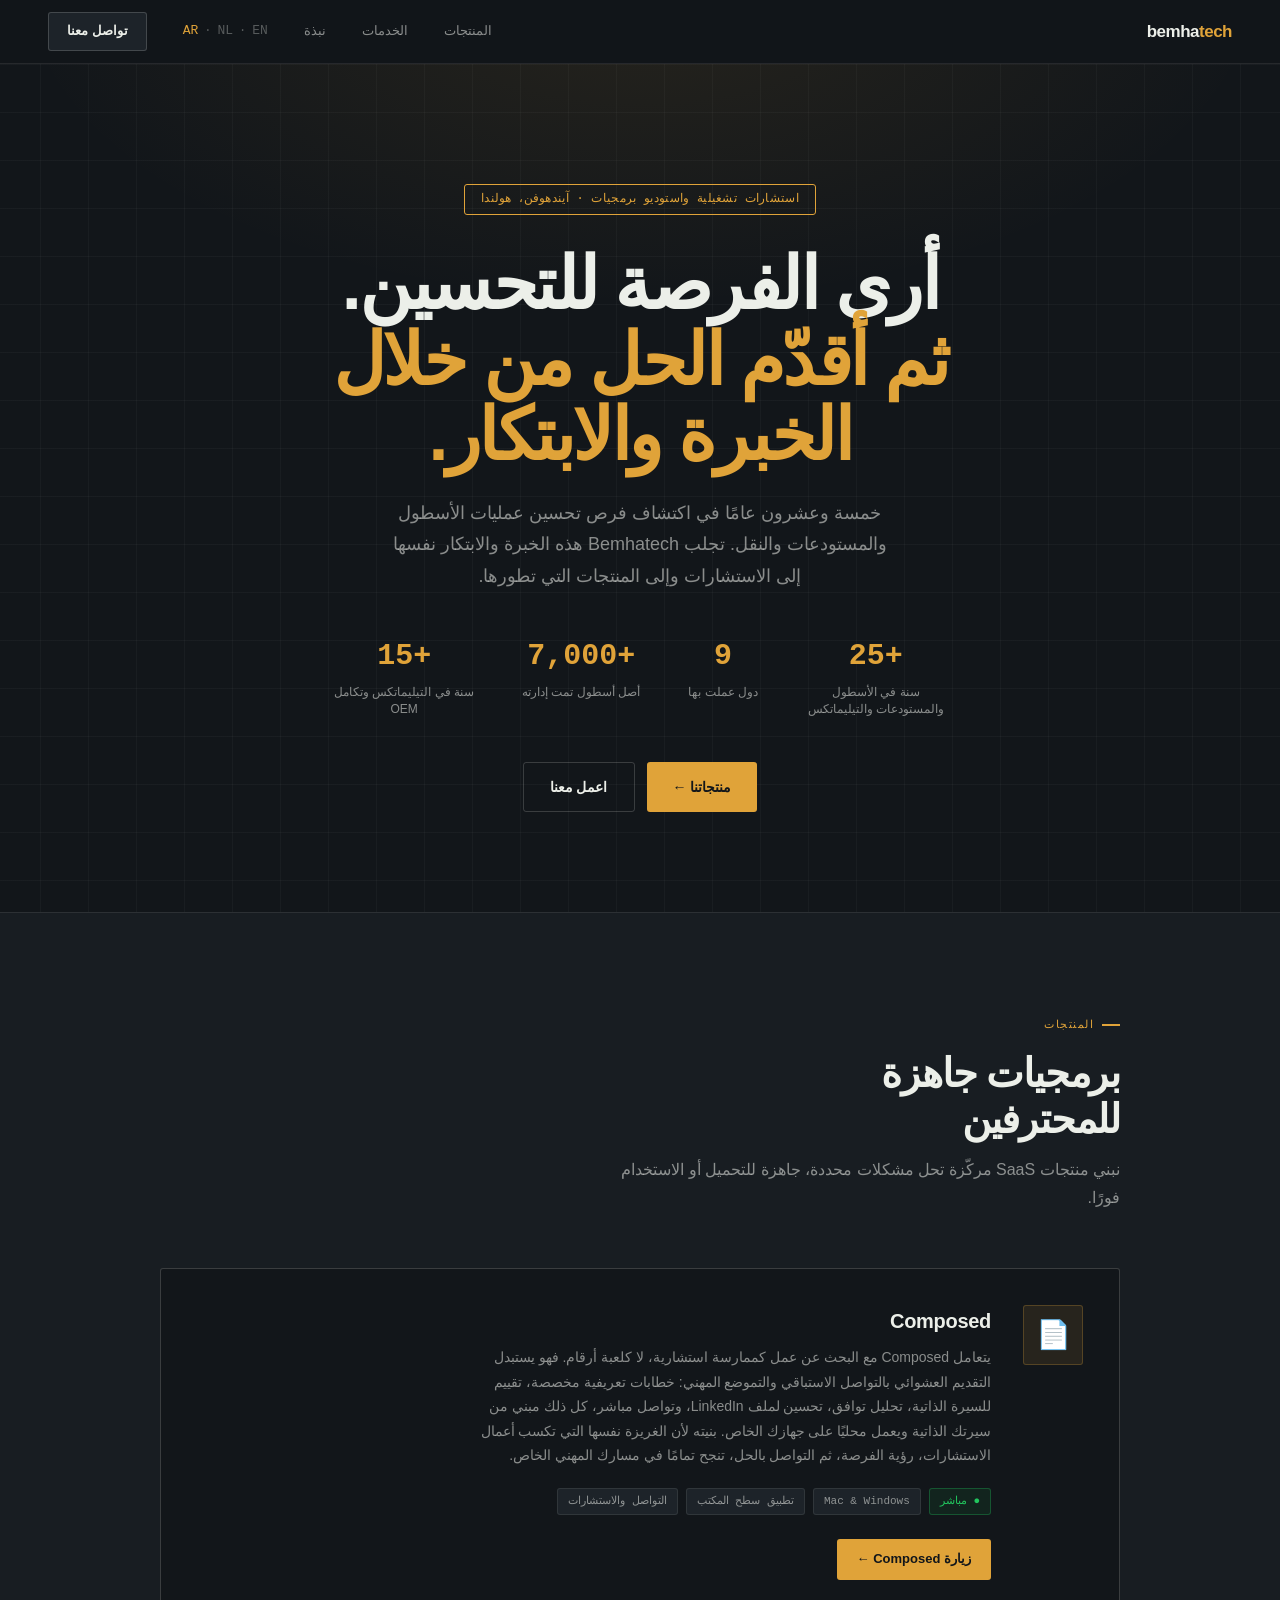
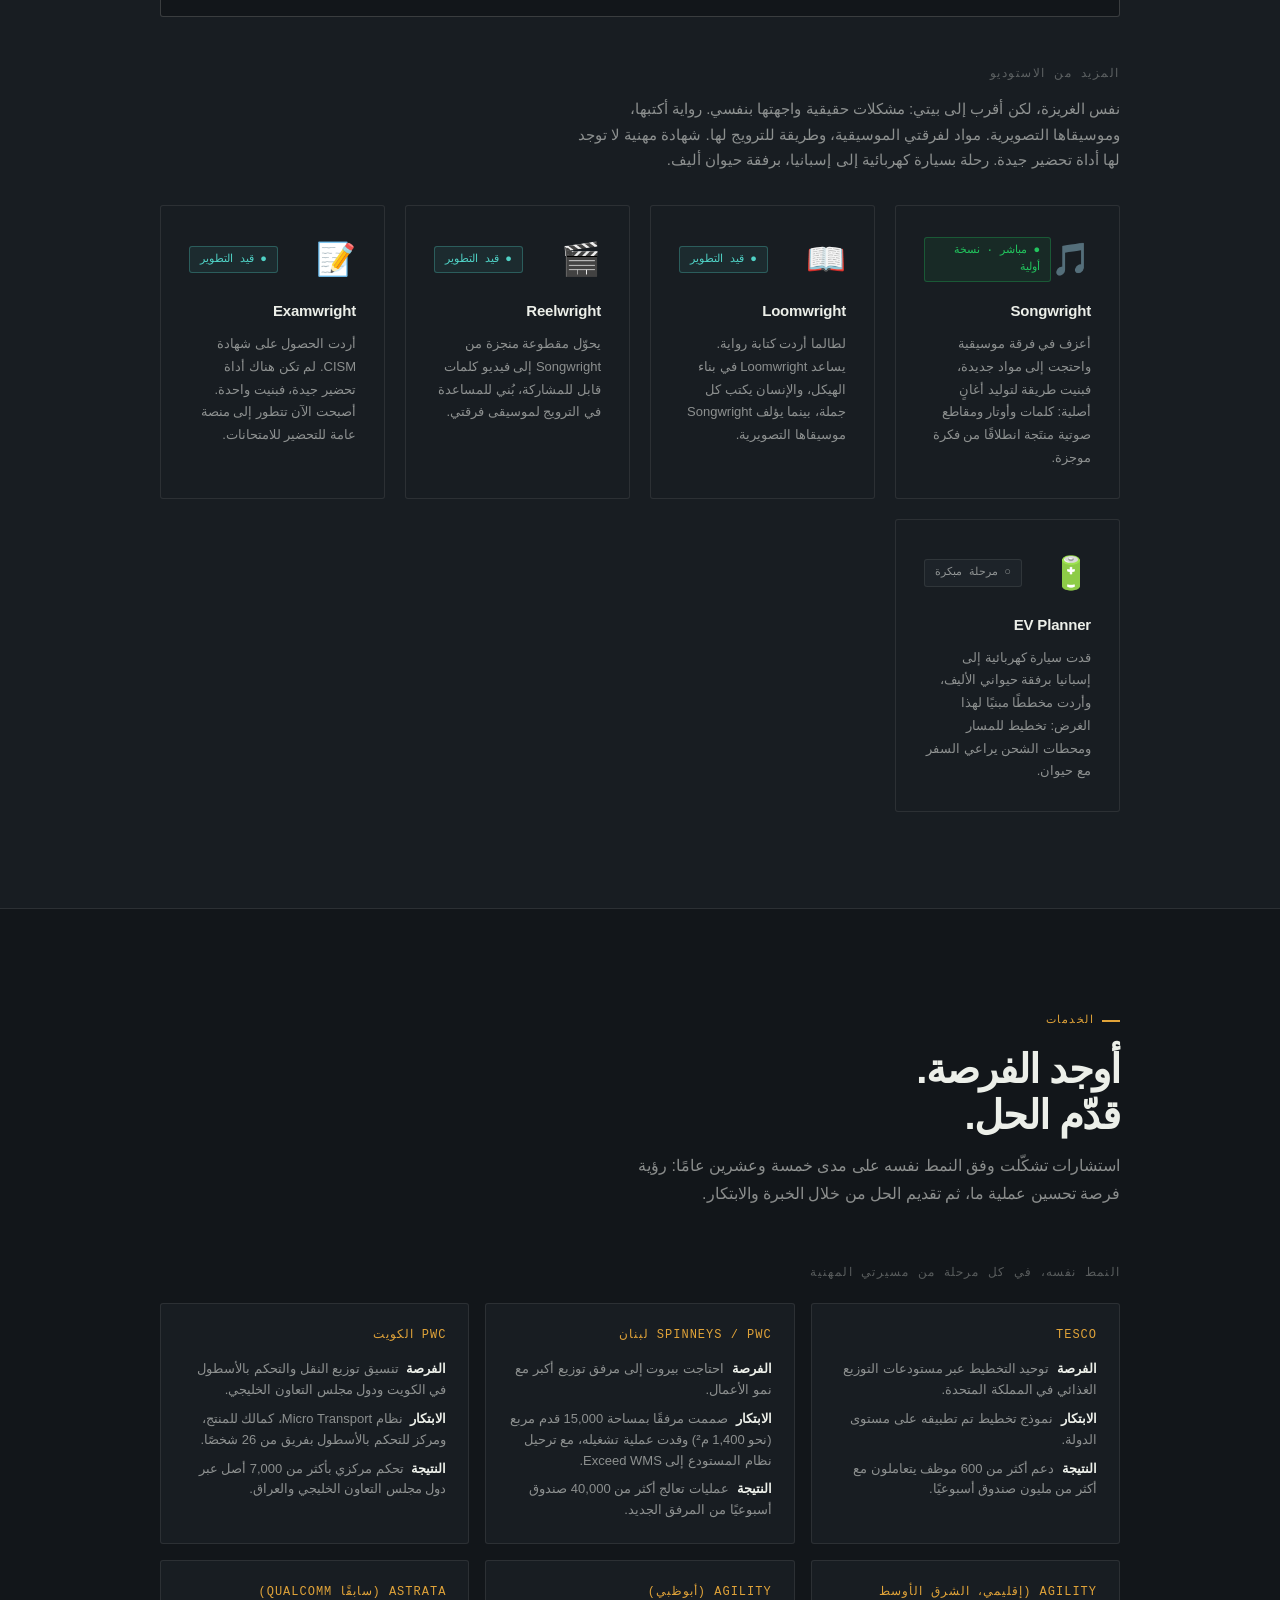
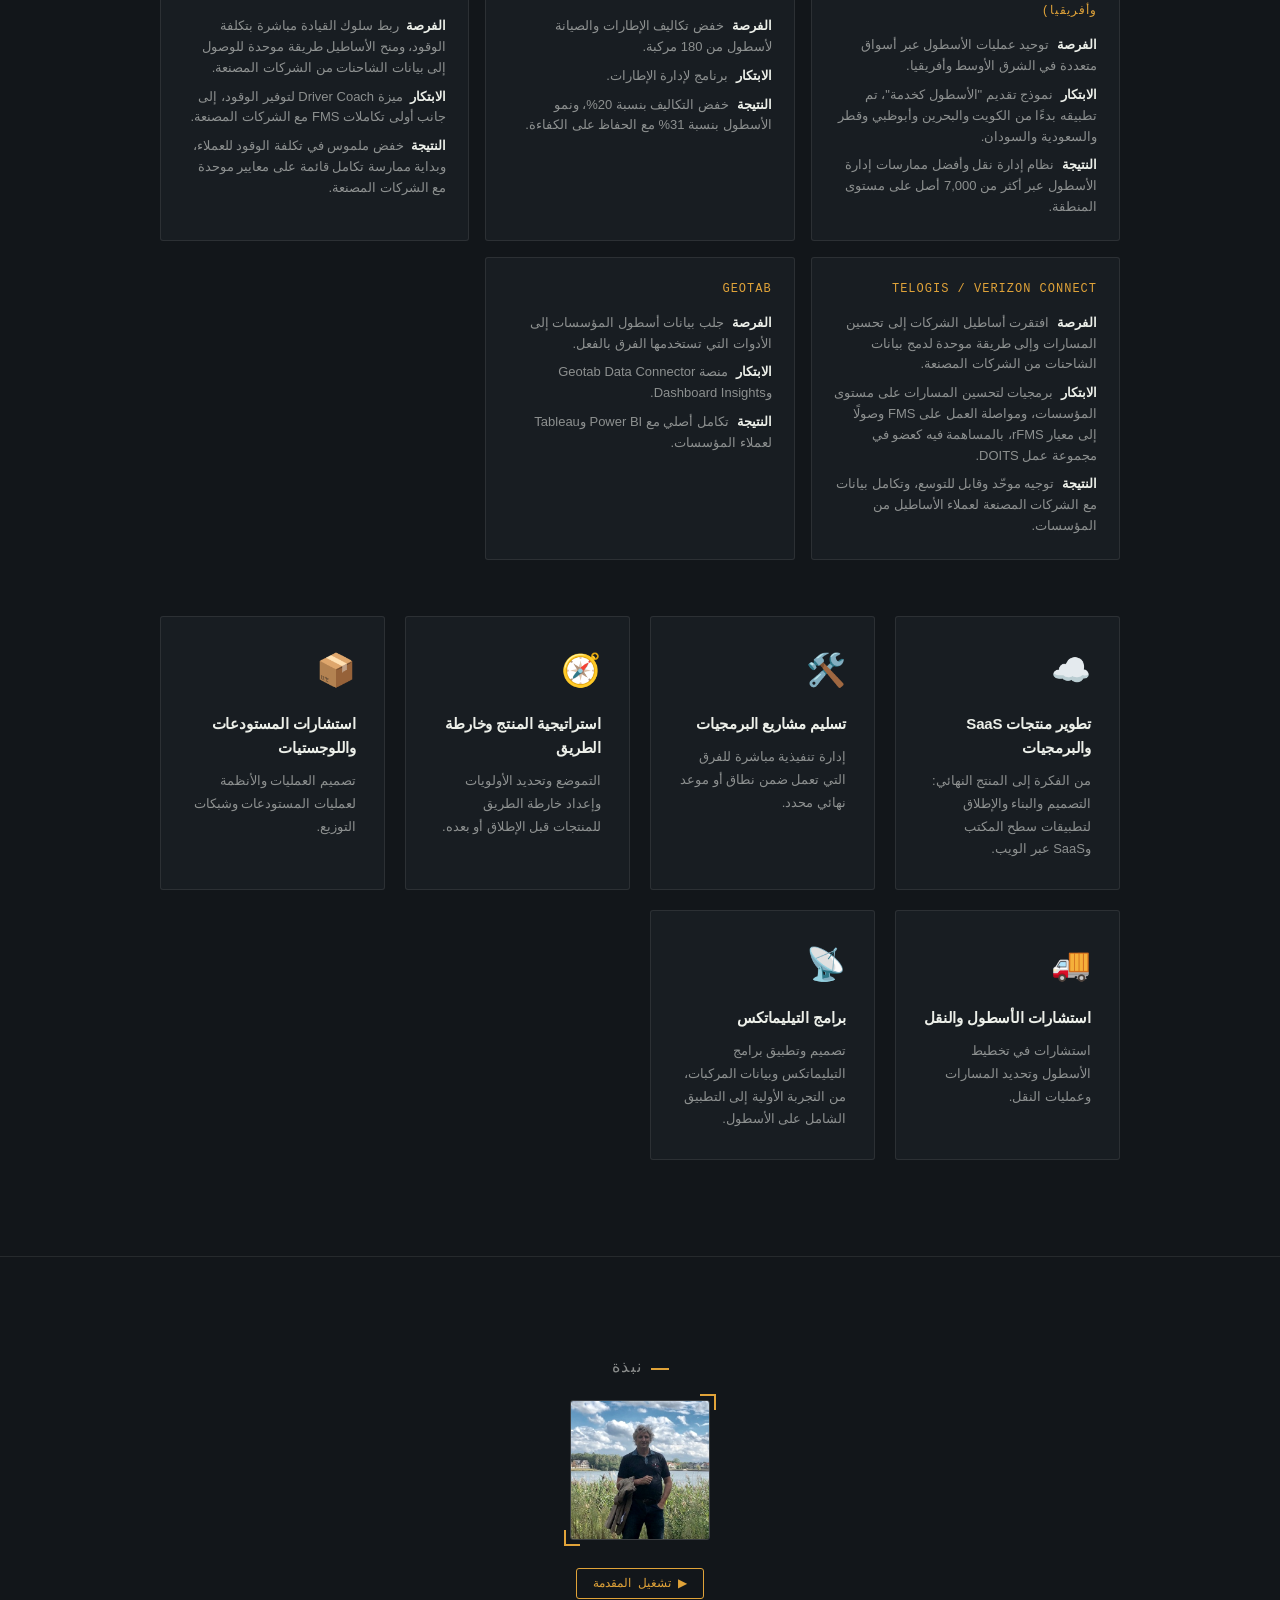
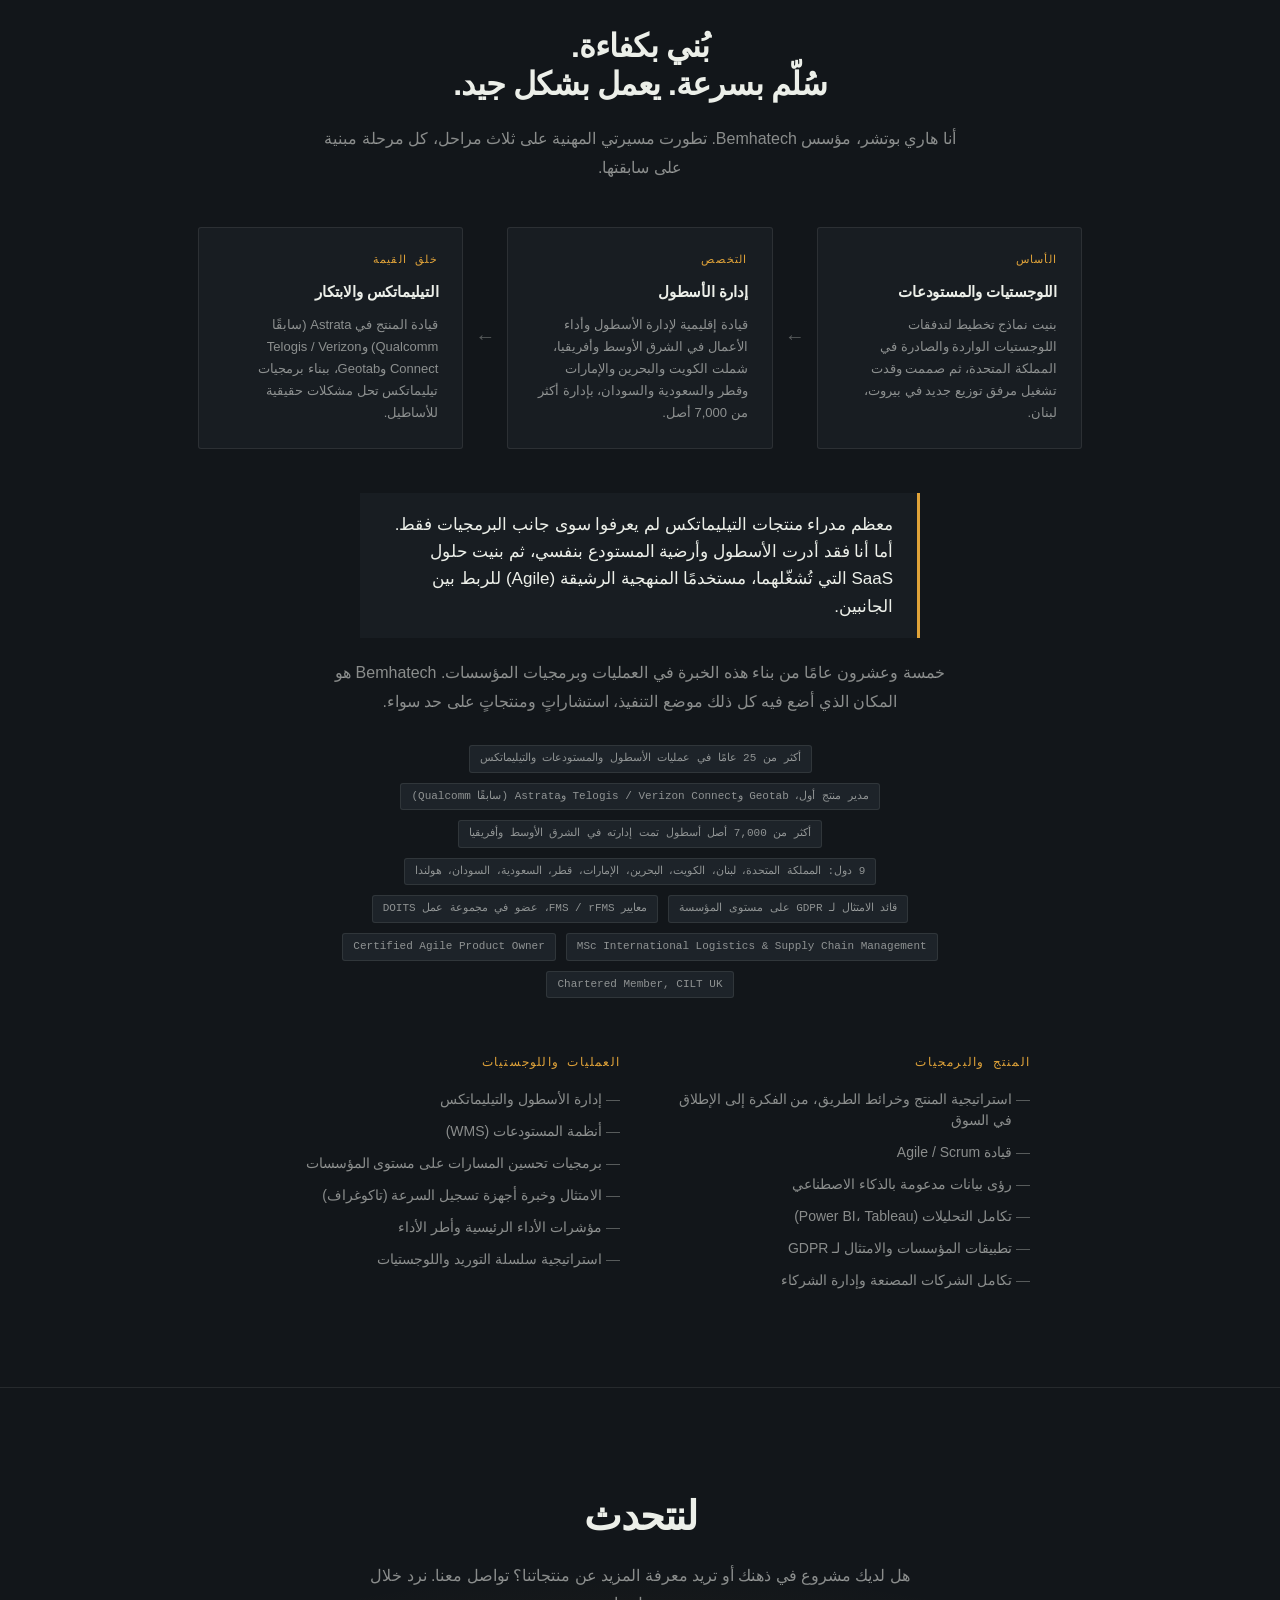
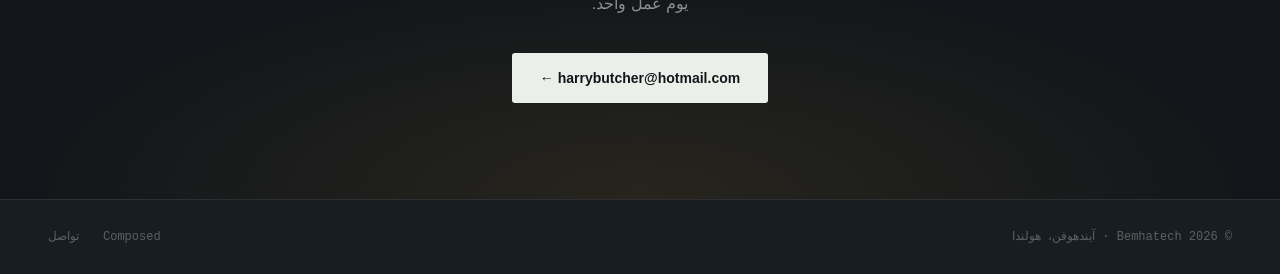
==== ar/index.html @ c2f83c28 "Redesign homepage: operator-led narrative, career track record, Dutch/Arabic support Rebuilds the st" ====
<!DOCTYPE html>
<html lang="ar" dir="rtl">
<head>
  <meta charset="UTF-8" />
  <meta name="viewport" content="width=device-width, initial-scale=1.0" />
  <title>Bemhatech | برمجيات تعمل لخدمتك</title>
  <meta name="description" content="Bemhatech استوديو برمجيات ومكتب استشارات: تطوير منتجات SaaS والبرمجيات، وتسليم المشاريع، واستراتيجية المنتج، والمستودعات، والأسطول، والنقل، والتيليماتكس، إضافة إلى مجموعة متنامية من المنتجات المطوَّرة ذاتيًا." />
  <link rel="icon" href="../favicon.svg" type="image/svg+xml" />
  <link rel="canonical" href="https://bemhatech.nl/ar/" />
  <link rel="alternate" hreflang="en" href="https://bemhatech.nl/" />
  <link rel="alternate" hreflang="nl" href="https://bemhatech.nl/nl/" />
  <link rel="alternate" hreflang="ar" href="https://bemhatech.nl/ar/" />
  <link rel="alternate" hreflang="x-default" href="https://bemhatech.nl/" />
  <meta property="og:type" content="website" />
  <meta property="og:title" content="Bemhatech | برمجيات تعمل لخدمتك" />
  <meta property="og:description" content="استشارات تشغيلية واستوديو برمجيات: تطوير SaaS، واستشارات الأسطول والمستودعات والتيليماتكس، إضافة إلى مجموعة متنامية من المنتجات المطوَّرة ذاتيًا." />
  <meta property="og:url" content="https://bemhatech.nl/ar/" />
  <meta property="og:locale" content="ar" />
  <meta name="twitter:card" content="summary" />
  <link rel="stylesheet" href="../style.css" />
  <link rel="stylesheet" href="../style-rtl.css" />
</head>
<body>

  <nav>
    <span class="logo">bemha<span>tech</span></span>
    <div class="nav-links">
      <a href="#products">المنتجات</a>
      <a href="#services">الخدمات</a>
      <a href="#about">نبذة</a>
      <div class="lang-switch">
        <a href="/">EN</a>
        <span>·</span>
        <a href="/nl/">NL</a>
        <span>·</span>
        <a href="/ar/" class="active">AR</a>
      </div>
      <a href="#contact" class="btn-nav">تواصل معنا</a>
    </div>
  </nav>

  <!-- Hero -->
  <section class="hero">
    <div class="hero-inner">
      <div class="hero-badge">استشارات تشغيلية واستوديو برمجيات · آيندهوفن، هولندا</div>
      <h1>أرى الفرصة للتحسين.<br/><span>ثم أقدّم الحل من خلال الخبرة والابتكار.</span></h1>
      <p>خمسة وعشرون عامًا في اكتشاف فرص تحسين عمليات الأسطول والمستودعات والنقل. تجلب Bemhatech هذه الخبرة والابتكار نفسها إلى الاستشارات وإلى المنتجات التي تطورها.</p>
      <div class="hero-stats">
        <div class="stat">
          <div class="num">+25</div>
          <div class="label">سنة في الأسطول والمستودعات والتيليماتكس</div>
        </div>
        <div class="stat">
          <div class="num">9</div>
          <div class="label">دول عملت بها</div>
        </div>
        <div class="stat">
          <div class="num">+7,000</div>
          <div class="label">أصل أسطول تمت إدارته</div>
        </div>
        <div class="stat">
          <div class="num">+15</div>
          <div class="label">سنة في التيليماتكس وتكامل OEM</div>
        </div>
      </div>
      <div class="hero-actions">
        <a href="#products" class="btn-primary">منتجاتنا ←</a>
        <a href="#services" class="btn-ghost">اعمل معنا</a>
      </div>
    </div>
  </section>

  <div class="divider"></div>

  <!-- Products -->
  <section class="products" id="products">
    <div class="section-inner">
      <p class="section-label">المنتجات</p>
      <h2 class="section-title">برمجيات جاهزة<br/>للمحترفين</h2>
      <p class="section-sub">نبني منتجات SaaS مركّزة تحل مشكلات محددة، جاهزة للتحميل أو الاستخدام فورًا.</p>

      <div class="product-card">
        <div class="product-icon">📄</div>
        <div class="product-info">
          <h3>Composed</h3>
          <p>يتعامل Composed مع البحث عن عمل كممارسة استشارية، لا كلعبة أرقام. فهو يستبدل التقديم العشوائي بالتواصل الاستباقي والتموضع المهني: خطابات تعريفية مخصصة، تقييم للسيرة الذاتية، تحليل توافق، تحسين لملف LinkedIn، وتواصل مباشر، كل ذلك مبني من سيرتك الذاتية ويعمل محليًا على جهازك الخاص. بنيته لأن الغريزة نفسها التي تكسب أعمال الاستشارات، رؤية الفرصة، ثم التواصل بالحل، تنجح تمامًا في مسارك المهني الخاص.</p>
          <div class="product-tags">
            <span class="tag live">● مباشر</span>
            <span class="tag">Mac &amp; Windows</span>
            <span class="tag">تطبيق سطح المكتب</span>
            <span class="tag">التواصل والاستشارات</span>
          </div>
          <a href="https://bemhatech.nl/composed" target="_blank" rel="noopener" class="btn-primary" style="font-size:13px;padding:10px 20px;">زيارة Composed ←</a>
        </div>
      </div>

      <p class="products-more-label">المزيد من الاستوديو</p>
      <p class="products-more-sub">نفس الغريزة، لكن أقرب إلى بيتي: مشكلات حقيقية واجهتها بنفسي. رواية أكتبها، وموسيقاها التصويرية. مواد لفرقتي الموسيقية، وطريقة للترويج لها. شهادة مهنية لا توجد لها أداة تحضير جيدة. رحلة بسيارة كهربائية إلى إسبانيا، برفقة حيوان أليف.</p>
      <div class="services-grid">
        <div class="service-card">
          <div class="mini-card-top">
            <span class="service-icon" style="margin-bottom:0;">🎵</span>
            <span class="tag live">● مباشر · نسخة أولية</span>
          </div>
          <h3>Songwright</h3>
          <p>أعزف في فرقة موسيقية واحتجت إلى مواد جديدة، فبنيت طريقة لتوليد أغانٍ أصلية: كلمات وأوتار ومقاطع صوتية منتَجة انطلاقًا من فكرة موجزة.</p>
        </div>
        <div class="service-card">
          <div class="mini-card-top">
            <span class="service-icon" style="margin-bottom:0;">📖</span>
            <span class="tag dev">● قيد التطوير</span>
          </div>
          <h3>Loomwright</h3>
          <p>لطالما أردت كتابة رواية. يساعد Loomwright في بناء الهيكل، والإنسان يكتب كل جملة، بينما يؤلف Songwright موسيقاها التصويرية.</p>
        </div>
        <div class="service-card">
          <div class="mini-card-top">
            <span class="service-icon" style="margin-bottom:0;">🎬</span>
            <span class="tag dev">● قيد التطوير</span>
          </div>
          <h3>Reelwright</h3>
          <p>يحوّل مقطوعة منجزة من Songwright إلى فيديو كلمات قابل للمشاركة، بُني للمساعدة في الترويج لموسيقى فرقتي.</p>
        </div>
        <div class="service-card">
          <div class="mini-card-top">
            <span class="service-icon" style="margin-bottom:0;">📝</span>
            <span class="tag dev">● قيد التطوير</span>
          </div>
          <h3>Examwright</h3>
          <p>أردت الحصول على شهادة CISM. لم تكن هناك أداة تحضير جيدة، فبنيت واحدة. أصبحت الآن تتطور إلى منصة عامة للتحضير للامتحانات.</p>
        </div>
        <div class="service-card">
          <div class="mini-card-top">
            <span class="service-icon" style="margin-bottom:0;">🔋</span>
            <span class="tag">○ مرحلة مبكرة</span>
          </div>
          <h3>EV Planner</h3>
          <p>قدت سيارة كهربائية إلى إسبانيا برفقة حيواني الأليف، وأردت مخططًا مبنيًا لهذا الغرض: تخطيط للمسار ومحطات الشحن يراعي السفر مع حيوان.</p>
        </div>
      </div>
    </div>
  </section>

  <!-- Services -->
  <section id="services">
    <div class="section-inner">
      <p class="section-label">الخدمات</p>
      <h2 class="section-title">أوجد الفرصة.<br/>قدّم الحل.</h2>
      <p class="section-sub">استشارات تشكّلت وفق النمط نفسه على مدى خمسة وعشرين عامًا: رؤية فرصة تحسين عملية ما، ثم تقديم الحل من خلال الخبرة والابتكار.</p>

      <p class="track-label">النمط نفسه، في كل مرحلة من مسيرتي المهنية</p>
      <div class="track-grid">
        <div class="track-card">
          <div class="track-org">Tesco</div>
          <p><b>الفرصة</b> توحيد التخطيط عبر مستودعات التوزيع الغذائي في المملكة المتحدة.</p>
          <p><b>الابتكار</b> نموذج تخطيط تم تطبيقه على مستوى الدولة.</p>
          <p><b>النتيجة</b> دعم أكثر من 600 موظف يتعاملون مع أكثر من مليون صندوق أسبوعيًا.</p>
        </div>
        <div class="track-card">
          <div class="track-org">Spinneys / PWC لبنان</div>
          <p><b>الفرصة</b> احتاجت بيروت إلى مرفق توزيع أكبر مع نمو الأعمال.</p>
          <p><b>الابتكار</b> صممت مرفقًا بمساحة 15,000 قدم مربع (نحو 1,400 م²) وقدت عملية تشغيله، مع ترحيل نظام المستودع إلى Exceed WMS.</p>
          <p><b>النتيجة</b> عمليات تعالج أكثر من 40,000 صندوق أسبوعيًا من المرفق الجديد.</p>
        </div>
        <div class="track-card">
          <div class="track-org">PWC الكويت</div>
          <p><b>الفرصة</b> تنسيق توزيع النقل والتحكم بالأسطول في الكويت ودول مجلس التعاون الخليجي.</p>
          <p><b>الابتكار</b> نظام Micro Transport، كمالك للمنتج، ومركز للتحكم بالأسطول بفريق من 26 شخصًا.</p>
          <p><b>النتيجة</b> تحكم مركزي بأكثر من 7,000 أصل عبر دول مجلس التعاون الخليجي والعراق.</p>
        </div>
        <div class="track-card">
          <div class="track-org">Agility (إقليمي، الشرق الأوسط وأفريقيا)</div>
          <p><b>الفرصة</b> توحيد عمليات الأسطول عبر أسواق متعددة في الشرق الأوسط وأفريقيا.</p>
          <p><b>الابتكار</b> نموذج تقديم "الأسطول كخدمة"، تم تطبيقه بدءًا من الكويت والبحرين وأبوظبي وقطر والسعودية والسودان.</p>
          <p><b>النتيجة</b> نظام إدارة نقل وأفضل ممارسات إدارة الأسطول عبر أكثر من 7,000 أصل على مستوى المنطقة.</p>
        </div>
        <div class="track-card">
          <div class="track-org">Agility (أبوظبي)</div>
          <p><b>الفرصة</b> خفض تكاليف الإطارات والصيانة لأسطول من 180 مركبة.</p>
          <p><b>الابتكار</b> برنامج لإدارة الإطارات.</p>
          <p><b>النتيجة</b> خفض التكاليف بنسبة 20%، ونمو الأسطول بنسبة 31% مع الحفاظ على الكفاءة.</p>
        </div>
        <div class="track-card">
          <div class="track-org">Astrata (سابقًا Qualcomm)</div>
          <p><b>الفرصة</b> ربط سلوك القيادة مباشرة بتكلفة الوقود، ومنح الأساطيل طريقة موحدة للوصول إلى بيانات الشاحنات من الشركات المصنعة.</p>
          <p><b>الابتكار</b> ميزة Driver Coach لتوفير الوقود، إلى جانب أولى تكاملات FMS مع الشركات المصنعة.</p>
          <p><b>النتيجة</b> خفض ملموس في تكلفة الوقود للعملاء، وبداية ممارسة تكامل قائمة على معايير موحدة مع الشركات المصنعة.</p>
        </div>
        <div class="track-card">
          <div class="track-org">Telogis / Verizon Connect</div>
          <p><b>الفرصة</b> افتقرت أساطيل الشركات إلى تحسين المسارات وإلى طريقة موحدة لدمج بيانات الشاحنات من الشركات المصنعة.</p>
          <p><b>الابتكار</b> برمجيات لتحسين المسارات على مستوى المؤسسات، ومواصلة العمل على FMS وصولًا إلى معيار rFMS، بالمساهمة فيه كعضو في مجموعة عمل DOITS.</p>
          <p><b>النتيجة</b> توجيه موحّد وقابل للتوسع، وتكامل بيانات مع الشركات المصنعة لعملاء الأساطيل من المؤسسات.</p>
        </div>
        <div class="track-card">
          <div class="track-org">Geotab</div>
          <p><b>الفرصة</b> جلب بيانات أسطول المؤسسات إلى الأدوات التي تستخدمها الفرق بالفعل.</p>
          <p><b>الابتكار</b> منصة Geotab Data Connector وDashboard Insights.</p>
          <p><b>النتيجة</b> تكامل أصلي مع Power BI وTableau لعملاء المؤسسات.</p>
        </div>
      </div>

      <div class="services-grid">
        <div class="service-card">
          <span class="service-icon">☁️</span>
          <h3>تطوير منتجات SaaS والبرمجيات</h3>
          <p>من الفكرة إلى المنتج النهائي: التصميم والبناء والإطلاق لتطبيقات سطح المكتب وSaaS عبر الويب.</p>
        </div>
        <div class="service-card">
          <span class="service-icon">🛠️</span>
          <h3>تسليم مشاريع البرمجيات</h3>
          <p>إدارة تنفيذية مباشرة للفرق التي تعمل ضمن نطاق أو موعد نهائي محدد.</p>
        </div>
        <div class="service-card">
          <span class="service-icon">🧭</span>
          <h3>استراتيجية المنتج وخارطة الطريق</h3>
          <p>التموضع وتحديد الأولويات وإعداد خارطة الطريق للمنتجات قبل الإطلاق أو بعده.</p>
        </div>
        <div class="service-card">
          <span class="service-icon">📦</span>
          <h3>استشارات المستودعات واللوجستيات</h3>
          <p>تصميم العمليات والأنظمة لعمليات المستودعات وشبكات التوزيع.</p>
        </div>
        <div class="service-card">
          <span class="service-icon">🚚</span>
          <h3>استشارات الأسطول والنقل</h3>
          <p>استشارات في تخطيط الأسطول وتحديد المسارات وعمليات النقل.</p>
        </div>
        <div class="service-card">
          <span class="service-icon">📡</span>
          <h3>برامج التيليماتكس</h3>
          <p>تصميم وتطبيق برامج التيليماتكس وبيانات المركبات، من التجربة الأولية إلى التطبيق الشامل على الأسطول.</p>
        </div>
      </div>
    </div>
  </section>

  <div class="divider"></div>

  <!-- About -->
  <section class="about" id="about">
    <div class="about-inner">
      <p class="section-label" style="justify-content:center;">نبذة</p>
      <div class="about-photo-frame">
        <img class="about-photo" src="../assets/harry-butcher.jpg" alt="هاري بوتشر، مؤسس Bemhatech" width="140" height="140" />
      </div>
      <button id="bio-play-btn" class="bio-play-btn" type="button">▶ تشغيل المقدمة</button>
      <audio id="bio-audio" src="../assets/harry-bio.mp3" preload="none"></audio>
      <h2>بُني بكفاءة.<br/>سُلّم بسرعة. يعمل بشكل جيد.</h2>
      <p>أنا هاري بوتشر، مؤسس Bemhatech. تطورت مسيرتي المهنية على ثلاث مراحل، كل مرحلة مبنية على سابقتها.</p>
    </div>

    <div class="arc">
      <div class="arc-step">
        <div class="arc-stage">الأساس</div>
        <h4>اللوجستيات والمستودعات</h4>
        <p>بنيت نماذج تخطيط لتدفقات اللوجستيات الواردة والصادرة في المملكة المتحدة، ثم صممت وقدت تشغيل مرفق توزيع جديد في بيروت، لبنان.</p>
      </div>
      <div class="arc-arrow">←</div>
      <div class="arc-step">
        <div class="arc-stage">التخصص</div>
        <h4>إدارة الأسطول</h4>
        <p>قيادة إقليمية لإدارة الأسطول وأداء الأعمال في الشرق الأوسط وأفريقيا، شملت الكويت والبحرين والإمارات وقطر والسعودية والسودان، بإدارة أكثر من 7,000 أصل.</p>
      </div>
      <div class="arc-arrow">←</div>
      <div class="arc-step">
        <div class="arc-stage">خلق القيمة</div>
        <h4>التيليماتكس والابتكار</h4>
        <p>قيادة المنتج في Astrata (سابقًا Qualcomm) وTelogis / Verizon Connect وGeotab، ببناء برمجيات تيليماتكس تحل مشكلات حقيقية للأساطيل.</p>
      </div>
    </div>

    <div class="about-inner">
      <p class="usp">معظم مدراء منتجات التيليماتكس لم يعرفوا سوى جانب البرمجيات فقط. أما أنا فقد أدرت الأسطول وأرضية المستودع بنفسي، ثم بنيت حلول SaaS التي تُشغّلهما، مستخدمًا المنهجية الرشيقة (Agile) للربط بين الجانبين.</p>
      <p>خمسة وعشرون عامًا من بناء هذه الخبرة في العمليات وبرمجيات المؤسسات. Bemhatech هو المكان الذي أضع فيه كل ذلك موضع التنفيذ، استشاراتٍ ومنتجاتٍ على حد سواء.</p>

      <div class="about-highlights">
        <span class="tag">أكثر من 25 عامًا في عمليات الأسطول والمستودعات والتيليماتكس</span>
        <span class="tag">مدير منتج أول، Geotab وTelogis / Verizon Connect وAstrata (سابقًا Qualcomm)</span>
        <span class="tag">أكثر من 7,000 أصل أسطول تمت إدارته في الشرق الأوسط وأفريقيا</span>
        <span class="tag">9 دول: المملكة المتحدة، لبنان، الكويت، البحرين، الإمارات، قطر، السعودية، السودان، هولندا</span>
        <span class="tag">قائد الامتثال لـ GDPR على مستوى المؤسسة</span>
        <span class="tag">معايير FMS / rFMS، عضو في مجموعة عمل DOITS</span>
        <span class="tag">MSc International Logistics &amp; Supply Chain Management</span>
        <span class="tag">Certified Agile Product Owner</span>
        <span class="tag">Chartered Member, CILT UK</span>
      </div>
    </div>

    <div class="skills-wrap">
      <div class="skills-col">
        <h4>المنتج والبرمجيات</h4>
        <ul>
          <li>استراتيجية المنتج وخرائط الطريق، من الفكرة إلى الإطلاق في السوق</li>
          <li>قيادة Agile / Scrum</li>
          <li>رؤى بيانات مدعومة بالذكاء الاصطناعي</li>
          <li>تكامل التحليلات (Power BI، Tableau)</li>
          <li>تطبيقات المؤسسات والامتثال لـ GDPR</li>
          <li>تكامل الشركات المصنعة وإدارة الشركاء</li>
        </ul>
      </div>
      <div class="skills-col">
        <h4>العمليات واللوجستيات</h4>
        <ul>
          <li>إدارة الأسطول والتيليماتكس</li>
          <li>أنظمة المستودعات (WMS)</li>
          <li>برمجيات تحسين المسارات على مستوى المؤسسات</li>
          <li>الامتثال وخبرة أجهزة تسجيل السرعة (تاكوغراف)</li>
          <li>مؤشرات الأداء الرئيسية وأطر الأداء</li>
          <li>استراتيجية سلسلة التوريد واللوجستيات</li>
        </ul>
      </div>
    </div>
  </section>

  <!-- Contact -->
  <section class="contact" id="contact">
    <div class="contact-inner">
      <h2>لنتحدث</h2>
      <p>هل لديك مشروع في ذهنك أو تريد معرفة المزيد عن منتجاتنا؟ تواصل معنا. نرد خلال يوم عمل واحد.</p>
      <a href="mailto:harrybutcher@hotmail.com" class="btn-white">harrybutcher@hotmail.com ←</a>
    </div>
  </section>

  <!-- Footer -->
  <footer>
    <span>© 2026 Bemhatech · آيندهوفن، هولندا</span>
    <div style="display:flex;gap:24px;">
      <a href="https://bemhatech.nl/composed" target="_blank" rel="noopener">Composed</a>
      <a href="mailto:harrybutcher@hotmail.com">تواصل</a>
    </div>
  </footer>

  <script>
    const bioBtn = document.getElementById('bio-play-btn');
    const bioAudio = document.getElementById('bio-audio');
    bioBtn.addEventListener('click', () => {
      if (bioAudio.paused) {
        bioAudio.play();
        bioBtn.textContent = '⏸ إيقاف المقدمة مؤقتًا';
      } else {
        bioAudio.pause();
        bioBtn.textContent = '▶ تشغيل المقدمة';
      }
    });
    bioAudio.addEventListener('ended', () => {
      bioBtn.textContent = '▶ تشغيل المقدمة';
    });
  </script>
</body>
</html>
---- style.css ----
*, *::before, *::after { box-sizing: border-box; margin: 0; padding: 0; }

:root {
  --bg: #12161A;
  --surface: #181D22;
  --surface2: #1D2329;
  --border: rgba(236,239,233,0.09);
  --border2: rgba(236,239,233,0.18);
  --text: #ECEFE9;
  --muted: rgba(236,239,233,0.55);
  --muted2: rgba(236,239,233,0.32);
  --highlight: #E0A339;
  --highlight2: #F0BE66;
  --green: #22c55e;
  --status-dev: #4FD1C5;
  --radius: 3px;
  --radius-lg: 3px;
  --mono: ui-monospace, "SF Mono", "Cascadia Code", "Roboto Mono", Menlo, monospace;
}

html { scroll-behavior: smooth; }

body {
  font-family: -apple-system, BlinkMacSystemFont, 'Segoe UI', sans-serif;
  background: var(--bg);
  color: var(--text);
  font-size: 15px;
  line-height: 1.6;
  -webkit-font-smoothing: antialiased;
}

a { color: inherit; text-decoration: none; }

/* ── Nav ── */
nav {
  position: sticky;
  top: 0;
  z-index: 100;
  display: flex;
  align-items: center;
  justify-content: space-between;
  padding: 0 48px;
  height: 64px;
  background: rgba(18,22,26,0.85);
  backdrop-filter: blur(20px);
  -webkit-backdrop-filter: blur(20px);
  border-bottom: 1px solid var(--border);
}

.logo {
  font-size: 17px;
  font-weight: 700;
  letter-spacing: -0.5px;
  color: var(--text);
}

.logo span { color: var(--highlight); }

.nav-links {
  display: flex;
  align-items: center;
  gap: 36px;
}

.nav-links a {
  font-size: 13px;
  font-weight: 500;
  color: var(--muted);
  transition: color 0.15s;
}

.nav-links a:hover { color: var(--text); }

.lang-switch {
  display: flex;
  align-items: center;
  gap: 6px;
  font-family: var(--mono);
  font-size: 12px;
}

.lang-switch a { color: var(--muted2); }
.lang-switch a:hover { color: var(--text); }
.lang-switch a.active { color: var(--highlight); }
.lang-switch span { color: var(--muted2); }

.btn-nav {
  font-size: 13px !important;
  font-weight: 600 !important;
  color: var(--text) !important;
  background: var(--surface2);
  border: 1px solid var(--border2);
  border-radius: var(--radius);
  padding: 8px 18px;
  transition: border-color 0.2s, background 0.2s !important;
}

.btn-nav:hover {
  border-color: var(--highlight) !important;
  background: rgba(224,163,57,0.1) !important;
  color: var(--text) !important;
}

/* ── Hero ── */
.hero {
  position: relative;
  overflow: hidden;
  padding: 120px 48px 100px;
  text-align: center;
  background-image:
    linear-gradient(rgba(236,239,233,0.035) 1px, transparent 1px),
    linear-gradient(90deg, rgba(236,239,233,0.035) 1px, transparent 1px);
  background-size: 48px 48px;
  background-position: center top;
}

.hero::before {
  content: '';
  position: absolute;
  inset: 0;
  background: radial-gradient(ellipse 70% 55% at 50% -10%, rgba(224,163,57,0.10) 0%, transparent 70%);
  pointer-events: none;
}

.hero-inner {
  position: relative;
  max-width: 760px;
  margin: 0 auto;
}

.hero-badge {
  display: inline-flex;
  align-items: center;
  gap: 8px;
  font-family: var(--mono);
  font-size: 12px;
  font-weight: 500;
  color: var(--highlight);
  background: transparent;
  border: 1px solid var(--highlight);
  border-radius: var(--radius);
  padding: 5px 16px;
  margin-bottom: 32px;
  letter-spacing: 0.3px;
}

.hero h1 {
  font-size: clamp(40px, 7vw, 72px);
  font-weight: 800;
  letter-spacing: -2.5px;
  line-height: 1.05;
  margin-bottom: 24px;
  color: var(--text);
}

.hero h1 span { color: var(--highlight); }

.hero p {
  font-size: 18px;
  color: var(--muted);
  line-height: 1.75;
  max-width: 520px;
  margin: 0 auto 40px;
}

/* ── Hero stats ── */
.hero-stats {
  display: flex;
  gap: 48px;
  justify-content: center;
  flex-wrap: wrap;
  margin: 0 0 44px;
}

.hero-stats .stat { text-align: center; }

.hero-stats .num {
  font-family: var(--mono);
  font-size: 30px;
  font-weight: 700;
  color: var(--highlight);
  font-variant-numeric: tabular-nums;
}

.hero-stats .label {
  font-size: 12px;
  color: var(--muted);
  max-width: 140px;
  margin: 4px auto 0;
  line-height: 1.4;
}

.hero-actions {
  display: flex;
  gap: 12px;
  justify-content: center;
  flex-wrap: wrap;
}

/* ── Buttons ── */
.btn-primary {
  display: inline-flex;
  align-items: center;
  gap: 6px;
  background: var(--highlight);
  color: var(--bg);
  font-size: 14px;
  font-weight: 700;
  padding: 13px 26px;
  border-radius: var(--radius);
  transition: background 0.15s, transform 0.1s, box-shadow 0.15s;
}

.btn-primary:hover {
  background: var(--highlight2);
  transform: translateY(-1px);
  box-shadow: 0 8px 24px rgba(224,163,57,0.25);
}

.btn-ghost {
  display: inline-flex;
  align-items: center;
  gap: 6px;
  background: transparent;
  color: var(--text);
  font-size: 14px;
  font-weight: 600;
  padding: 13px 26px;
  border-radius: var(--radius);
  border: 1px solid var(--border2);
  transition: border-color 0.15s, background 0.15s;
}

.btn-ghost:hover {
  border-color: var(--highlight);
  background: rgba(224,163,57,0.08);
}

.btn-white {
  display: inline-flex;
  align-items: center;
  gap: 6px;
  background: var(--text);
  color: var(--bg);
  font-size: 14px;
  font-weight: 700;
  padding: 14px 28px;
  border-radius: var(--radius);
  transition: opacity 0.15s, transform 0.1s;
}

.btn-white:hover {
  opacity: 0.9;
  transform: translateY(-1px);
}

/* ── Section ── */
section { padding: 96px 48px; }
section[id] { scroll-margin-top: 84px; }

.section-inner {
  max-width: 960px;
  margin: 0 auto;
}

.section-label {
  display: inline-flex;
  align-items: center;
  gap: 8px;
  font-family: var(--mono);
  font-size: 11px;
  font-weight: 500;
  text-transform: uppercase;
  letter-spacing: 1.5px;
  color: var(--highlight);
  margin-bottom: 16px;
}

.section-label::before {
  content: '';
  display: block;
  width: 18px;
  height: 2px;
  background: var(--highlight);
}

.section-title {
  font-size: clamp(26px, 4vw, 40px);
  font-weight: 800;
  letter-spacing: -1.2px;
  margin-bottom: 14px;
  line-height: 1.15;
}

.section-sub {
  font-size: 16px;
  color: var(--muted);
  max-width: 520px;
  line-height: 1.75;
  margin-bottom: 56px;
}

/* ── Products ── */
.products { background: var(--surface); border-top: 1px solid var(--border); border-bottom: 1px solid var(--border); }

.product-card {
  background: var(--bg);
  border: 1px solid var(--border2);
  border-radius: var(--radius-lg);
  padding: 36px;
  display: flex;
  gap: 32px;
  align-items: flex-start;
  transition: border-color 0.2s, box-shadow 0.2s;
  position: relative;
  overflow: hidden;
}

.product-card::before {
  content: '';
  position: absolute;
  top: 0; left: 0; right: 0;
  height: 1px;
  background: linear-gradient(90deg, transparent, var(--highlight), transparent);
  opacity: 0;
  transition: opacity 0.3s;
}

.product-card:hover {
  border-color: rgba(224,163,57,0.4);
  box-shadow: 0 8px 48px rgba(224,163,57,0.10);
}

.product-card:hover::before { opacity: 1; }

.product-icon {
  width: 60px;
  height: 60px;
  border-radius: var(--radius);
  background: rgba(224,163,57,0.10);
  border: 1px solid rgba(224,163,57,0.25);
  display: flex;
  align-items: center;
  justify-content: center;
  font-size: 28px;
  flex-shrink: 0;
}

.product-info h3 {
  font-size: 20px;
  font-weight: 700;
  margin-bottom: 8px;
  letter-spacing: -0.3px;
}

.product-info p {
  font-size: 14px;
  color: var(--muted);
  line-height: 1.75;
  margin-bottom: 20px;
  max-width: 520px;
}

.product-tags {
  display: flex;
  gap: 8px;
  flex-wrap: wrap;
  margin-bottom: 24px;
}

.tag {
  font-family: var(--mono);
  font-size: 11px;
  font-weight: 500;
  padding: 4px 10px;
  border-radius: var(--radius);
  background: var(--surface2);
  border: 1px solid var(--border);
  color: var(--muted);
}

.tag.live {
  background: rgba(34,197,94,0.08);
  border-color: rgba(34,197,94,0.3);
  color: var(--green);
}

.tag.dev {
  background: rgba(79,209,197,0.08);
  border-color: rgba(79,209,197,0.3);
  color: var(--status-dev);
}

.products-more-label {
  font-family: var(--mono);
  font-size: 12px;
  font-weight: 500;
  text-transform: uppercase;
  letter-spacing: 1.5px;
  color: var(--muted2);
  margin: 48px 0 12px;
}

.products-more-sub {
  font-size: 15px;
  color: var(--muted);
  line-height: 1.7;
  max-width: 560px;
  margin: 0 0 32px;
}

.mini-card-top {
  display: flex;
  align-items: center;
  justify-content: space-between;
  margin-bottom: 14px;
}

/* ── Track record ── */
.track-label {
  font-family: var(--mono);
  font-size: 12px;
  font-weight: 500;
  text-transform: uppercase;
  letter-spacing: 1.2px;
  color: var(--muted2);
  margin-bottom: 20px;
}

.track-grid {
  display: grid;
  grid-template-columns: repeat(auto-fit, minmax(230px, 1fr));
  gap: 16px;
  margin-bottom: 56px;
}

.track-card {
  background: var(--surface);
  border: 1px solid var(--border);
  border-radius: var(--radius);
  padding: 22px;
}

.track-org {
  font-family: var(--mono);
  font-size: 12px;
  font-weight: 500;
  text-transform: uppercase;
  letter-spacing: 1px;
  color: var(--highlight);
  margin-bottom: 14px;
}

.track-card p {
  font-size: 13px;
  color: var(--muted);
  line-height: 1.6;
  margin-bottom: 8px;
}

.track-card p:last-child { margin-bottom: 0; }

.track-card p b {
  color: var(--text);
  font-weight: 600;
  margin-right: 4px;
}

/* ── About photo (bracket frame) ── */
.about-photo-frame {
  position: relative;
  width: 140px;
  height: 140px;
  margin: 0 auto 28px;
}

.about-photo-frame::before,
.about-photo-frame::after {
  content: '';
  position: absolute;
  width: 16px;
  height: 16px;
  border: 2px solid var(--highlight);
  z-index: 1;
}

.about-photo-frame::before { top: -6px; left: -6px; border-right: none; border-bottom: none; }
.about-photo-frame::after { bottom: -6px; right: -6px; border-left: none; border-top: none; }

.about-photo {
  width: 140px;
  height: 140px;
  border-radius: var(--radius);
  object-fit: cover;
  display: block;
  border: 1px solid var(--border2);
  filter: grayscale(35%) contrast(1.05);
}

.bio-play-btn {
  display: inline-flex;
  align-items: center;
  gap: 6px;
  font-family: var(--mono);
  font-size: 12px;
  font-weight: 500;
  color: var(--highlight);
  background: transparent;
  border: 1px solid var(--highlight);
  border-radius: var(--radius);
  padding: 7px 16px;
  margin-bottom: 28px;
  cursor: pointer;
  transition: background 0.15s, color 0.15s;
}

.bio-play-btn:hover {
  background: rgba(224,163,57,0.1);
}

/* ── About: career arc ── */
.arc {
  max-width: 900px;
  margin: 44px auto;
  padding: 0 8px;
  display: flex;
  align-items: stretch;
  justify-content: center;
  gap: 16px;
  flex-wrap: wrap;
  text-align: left;
}

.arc-step {
  flex: 1 1 220px;
  background: var(--surface);
  border: 1px solid var(--border);
  border-radius: var(--radius);
  padding: 24px;
}

.arc-stage {
  font-family: var(--mono);
  font-size: 11px;
  font-weight: 500;
  text-transform: uppercase;
  letter-spacing: 1.2px;
  color: var(--highlight);
  margin-bottom: 10px;
}

.arc-step h4 {
  font-size: 15px;
  font-weight: 700;
  letter-spacing: -0.2px;
  margin-bottom: 10px;
}

.arc-step p {
  font-size: 13px;
  color: var(--muted);
  line-height: 1.7;
}

.arc-arrow {
  display: flex;
  align-items: center;
  justify-content: center;
  flex: 0 0 auto;
  color: var(--muted2);
  font-size: 20px;
  font-family: var(--mono);
}

@media (max-width: 760px) {
  .arc { flex-direction: column; }
  .arc-arrow { display: none; }
}

/* ── About: USP callout ── */
.about-inner p.usp {
  max-width: 560px;
  margin: 0 auto 20px;
  padding: 18px 24px;
  border-left: 3px solid var(--highlight);
  background: var(--surface);
  font-size: 17px;
  font-weight: 500;
  color: var(--text);
  text-align: left;
  line-height: 1.6;
}

/* ── About: highlights & skills ── */
.about-highlights {
  display: flex;
  flex-wrap: wrap;
  gap: 10px;
  justify-content: center;
  margin-top: 28px;
}

.skills-wrap {
  max-width: 780px;
  margin: 56px auto 0;
  display: grid;
  grid-template-columns: 1fr 1fr;
  gap: 40px;
  text-align: left;
}

.skills-col h4 {
  font-family: var(--mono);
  font-size: 12px;
  font-weight: 500;
  text-transform: uppercase;
  letter-spacing: 1.2px;
  color: var(--highlight);
  margin-bottom: 16px;
}

.skills-col ul {
  list-style: none;
  display: flex;
  flex-direction: column;
  gap: 11px;
}

.skills-col li {
  font-size: 14px;
  color: var(--muted);
  line-height: 1.5;
  padding-left: 18px;
  position: relative;
}

.skills-col li::before {
  content: '—';
  position: absolute;
  left: 0;
  color: var(--muted2);
}

@media (max-width: 680px) {
  .skills-wrap { grid-template-columns: 1fr; gap: 32px; }
}

/* ── Services ── */
.services-grid {
  display: grid;
  grid-template-columns: repeat(auto-fit, minmax(220px, 1fr));
  gap: 20px;
}

.service-card {
  background: var(--surface);
  border: 1px solid var(--border);
  border-radius: var(--radius);
  padding: 28px;
  transition: border-color 0.2s, transform 0.15s;
}

.service-card:hover {
  border-color: var(--border2);
  transform: translateY(-3px);
}

.service-icon {
  font-size: 32px;
  margin-bottom: 16px;
  display: block;
}

.service-card h3 {
  font-size: 15px;
  font-weight: 700;
  margin-bottom: 10px;
  letter-spacing: -0.2px;
}

.service-card p {
  font-size: 13px;
  color: var(--muted);
  line-height: 1.75;
}

/* ── About ── */
.about { border-top: 1px solid var(--border); }

.about-inner {
  max-width: 640px;
  margin: 0 auto;
  text-align: center;
}

.about-inner h2 {
  font-size: 32px;
  font-weight: 800;
  letter-spacing: -1px;
  margin-bottom: 20px;
  line-height: 1.2;
}

.about-inner p {
  font-size: 16px;
  color: var(--muted);
  line-height: 1.85;
  margin-bottom: 16px;
}

/* ── Contact ── */
.contact {
  position: relative;
  overflow: hidden;
  text-align: center;
  border-top: 1px solid var(--border);
}

.contact::before {
  content: '';
  position: absolute;
  inset: 0;
  background: radial-gradient(ellipse 70% 80% at 50% 100%, rgba(224,163,57,0.10) 0%, transparent 70%);
  pointer-events: none;
}

.contact-inner {
  position: relative;
  max-width: 560px;
  margin: 0 auto;
}

.contact h2 {
  font-size: 40px;
  font-weight: 800;
  letter-spacing: -1.5px;
  margin-bottom: 14px;
}

.contact p {
  font-size: 16px;
  color: var(--muted);
  margin-bottom: 36px;
  line-height: 1.7;
}

/* ── Footer ── */
footer {
  background: var(--surface);
  border-top: 1px solid var(--border);
  padding: 28px 48px;
  display: flex;
  justify-content: space-between;
  align-items: center;
  color: var(--muted2);
  font-family: var(--mono);
  font-size: 12px;
}

footer a { color: var(--muted2); transition: color 0.15s; }
footer a:hover { color: var(--muted); }

/* ── Responsive ── */
@media (max-width: 680px) {
  nav { padding: 0 20px; }
  .nav-links > a:not(.btn-nav) { display: none; }
  section { padding: 64px 20px; }
  .hero { padding: 80px 20px 64px; }
  .hero h1 { letter-spacing: -1.5px; }
  .product-card { flex-direction: column; gap: 20px; }
  footer { flex-direction: column; gap: 12px; text-align: center; padding: 24px 20px; }
}
---- style-rtl.css ----
/* RTL overrides for Arabic, loaded after style.css on the /ar/ page only. */

.about-photo-frame::before { left: auto; right: -6px; border-right: 2px solid var(--highlight); border-left: none; }
.about-photo-frame::after { right: auto; left: -6px; border-left: 2px solid var(--highlight); border-right: none; }

.arc { text-align: right; }

.about-inner p.usp {
  border-left: none;
  border-right: 3px solid var(--highlight);
  text-align: right;
}

.skills-wrap { text-align: right; }

.skills-col li {
  padding-left: 0;
  padding-right: 18px;
}

.skills-col li::before {
  left: auto;
  right: 0;
}

.track-card p b { margin-right: 0; margin-left: 4px; }
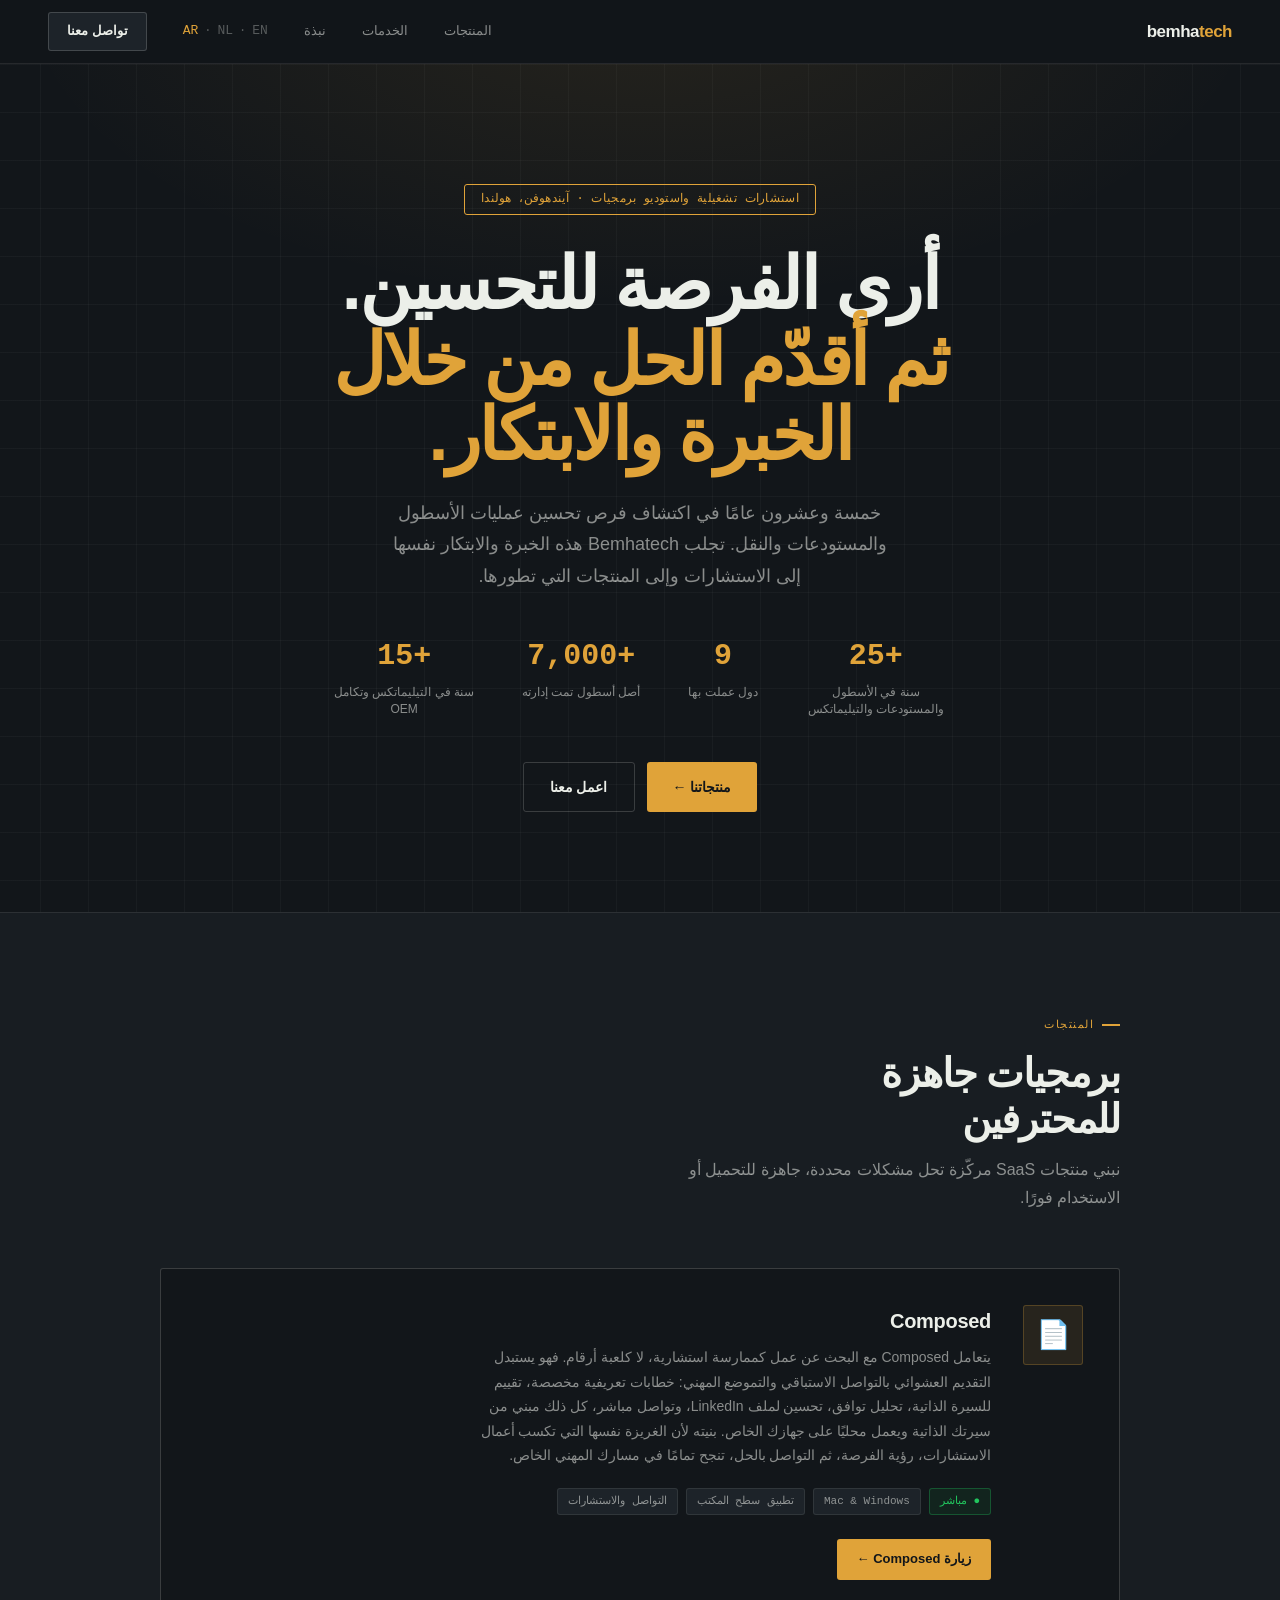
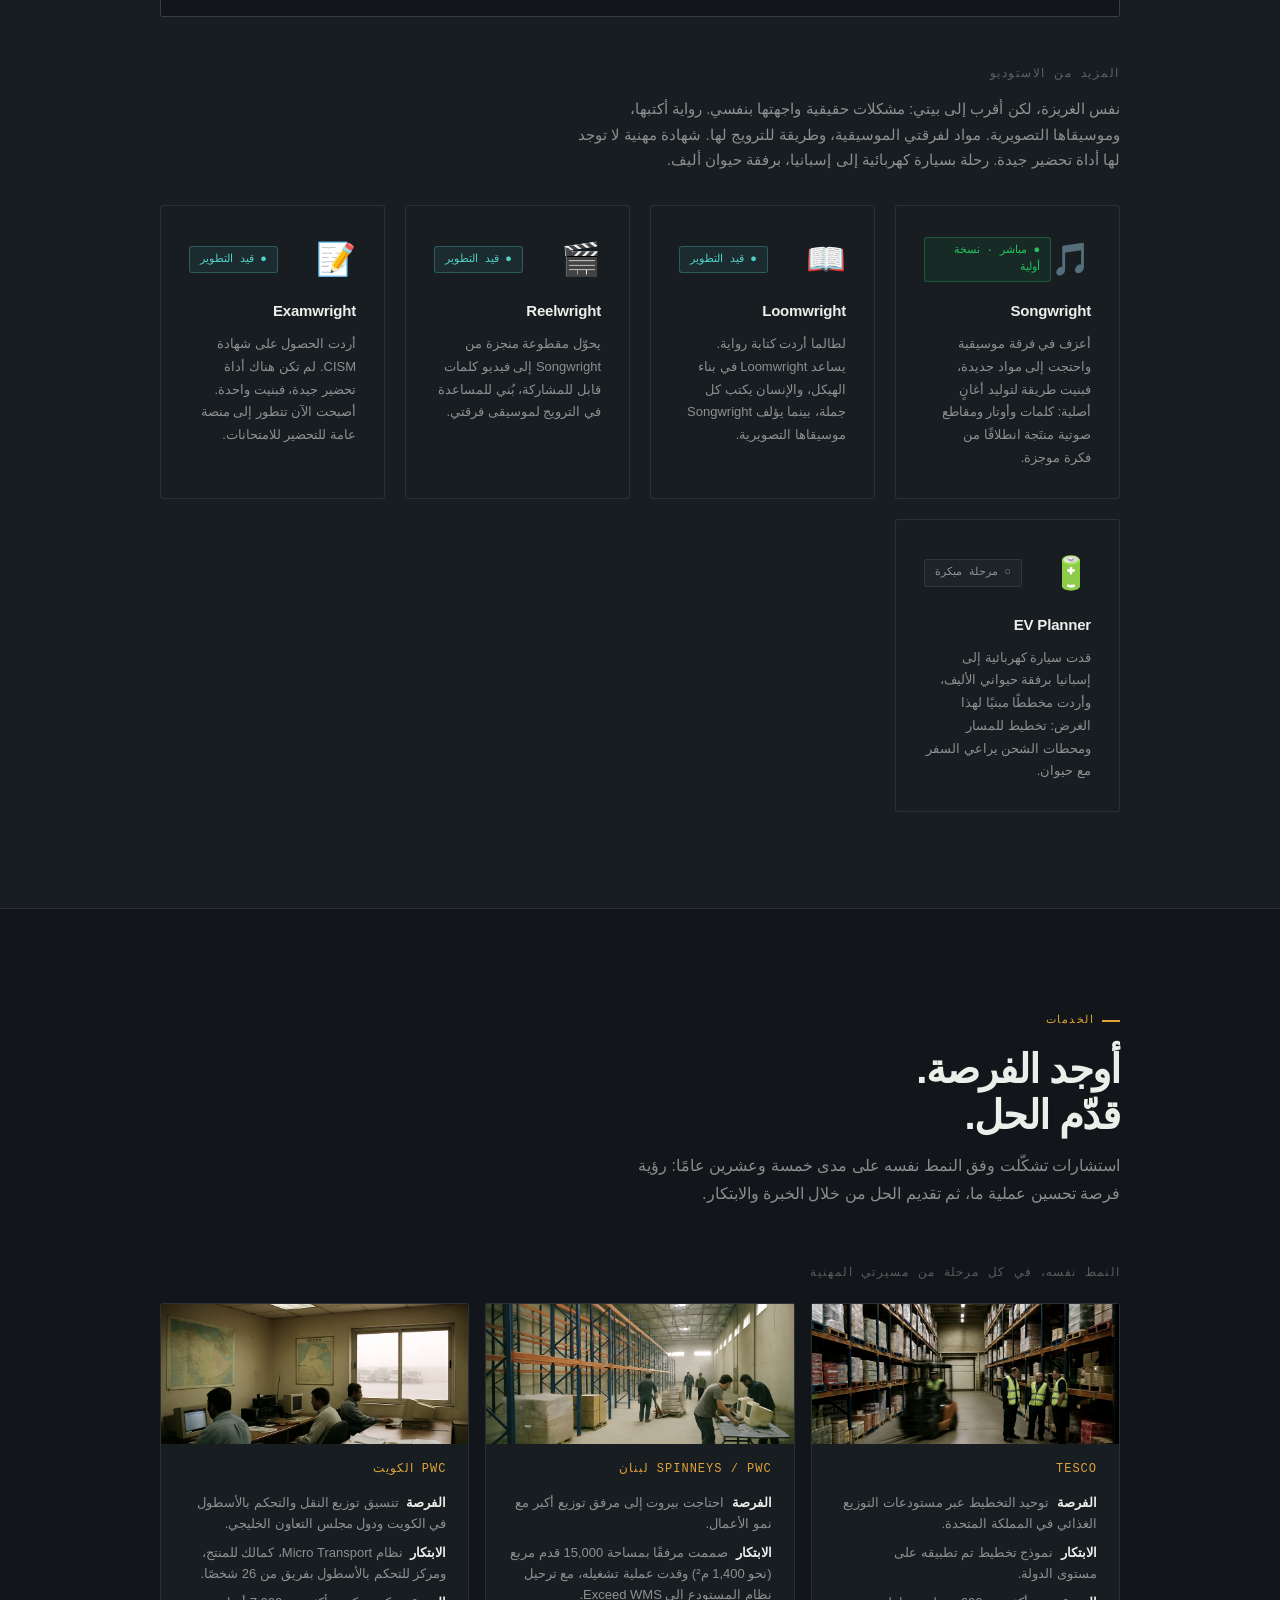
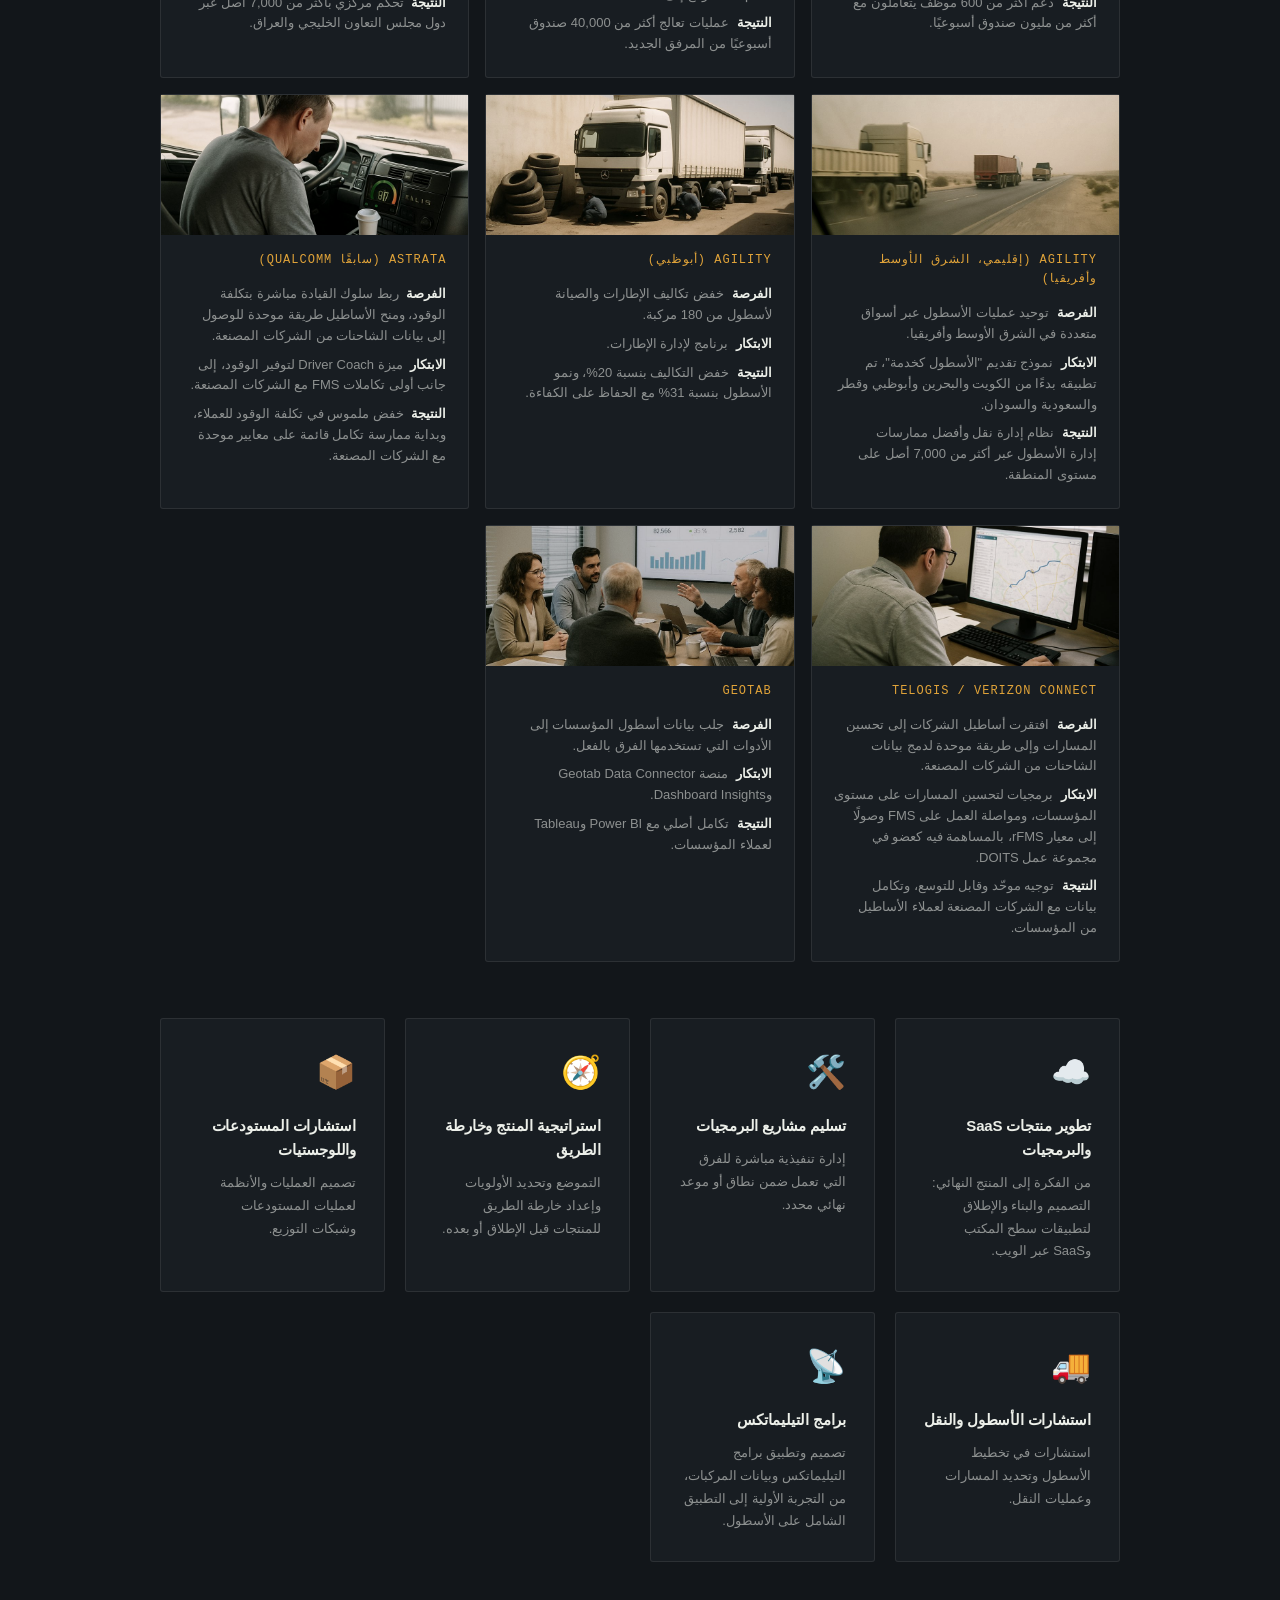
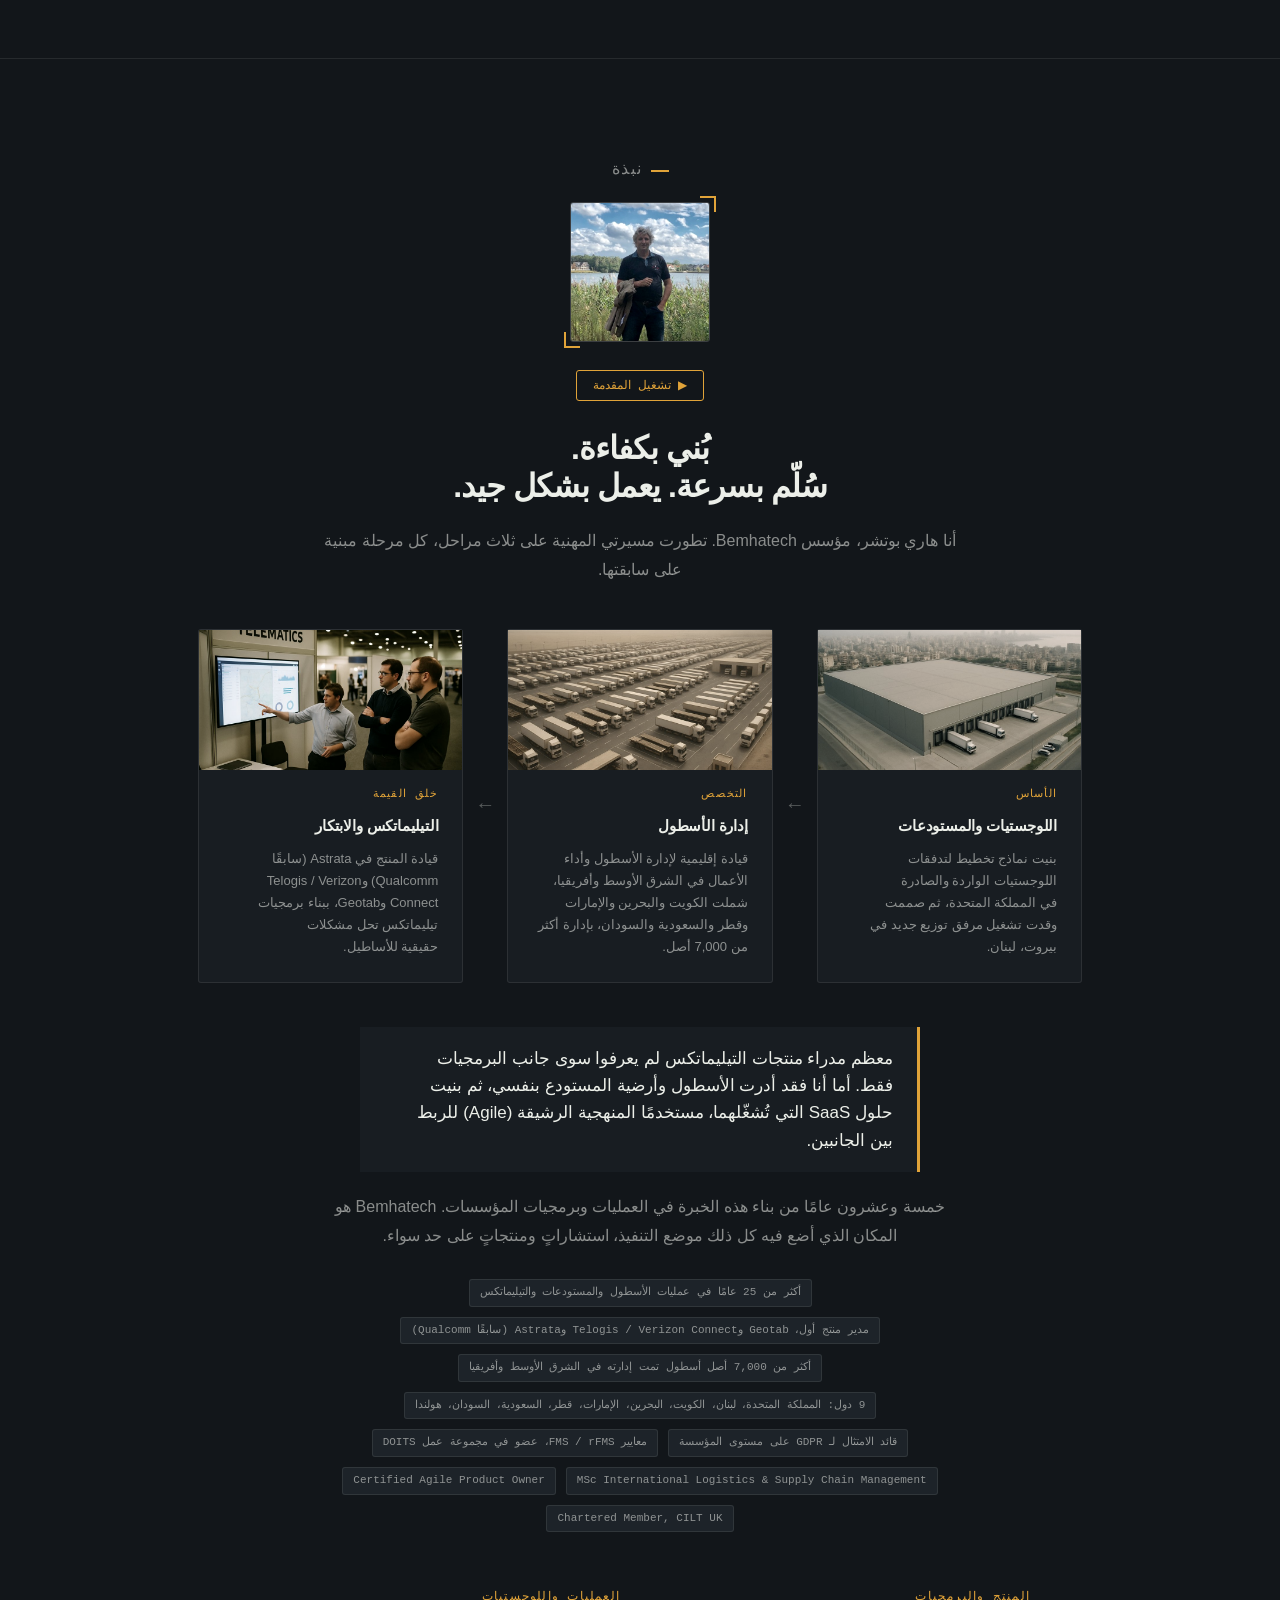
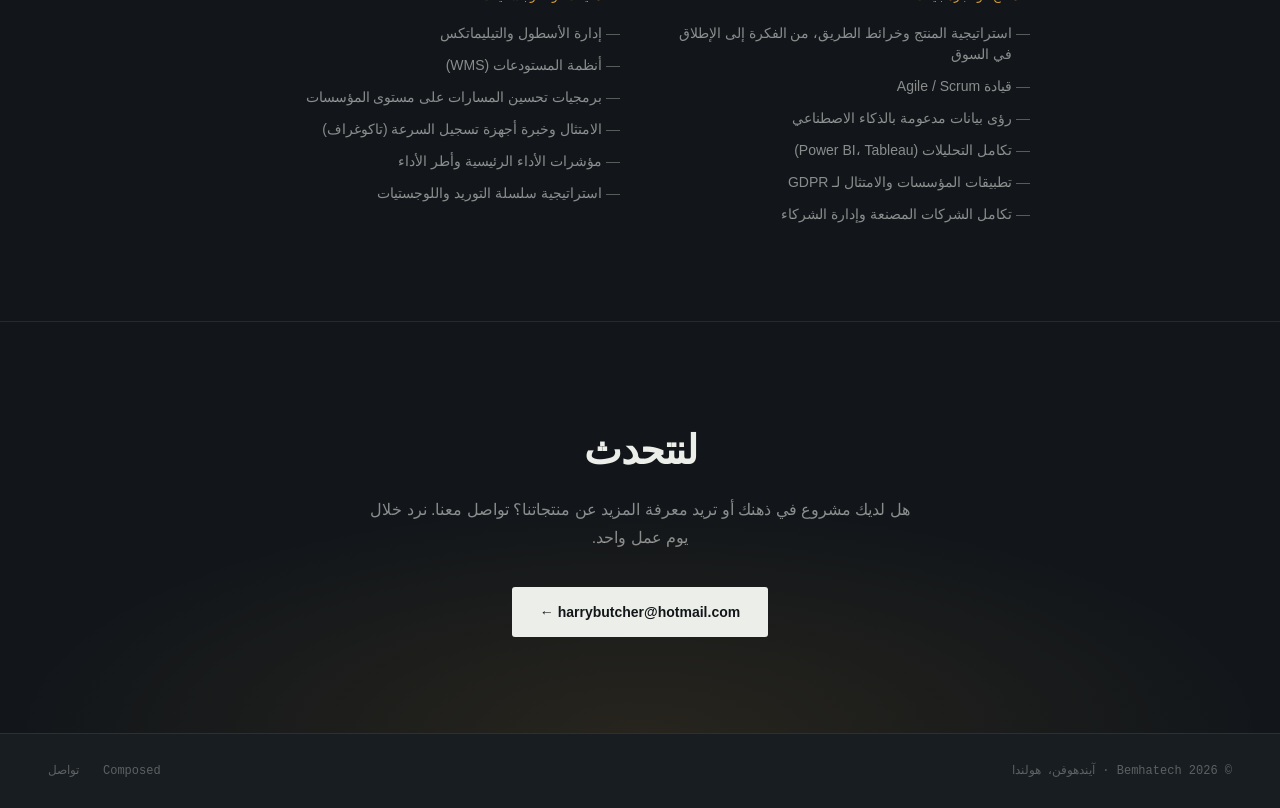
==== commit fc35a957: "Add illustrative photography across career track record and arc Adds 11 AI-generated documentary-sty" ====
--- a/ar/index.html
+++ b/ar/index.html
@@ -151,48 +151,56 @@
       <p class="track-label">النمط نفسه، في كل مرحلة من مسيرتي المهنية</p>
       <div class="track-grid">
         <div class="track-card">
+          <img class="track-photo" src="../assets/track-tesco.jpg" alt="مستودع توزيع غذائي في المملكة المتحدة" loading="lazy" />
           <div class="track-org">Tesco</div>
           <p><b>الفرصة</b> توحيد التخطيط عبر مستودعات التوزيع الغذائي في المملكة المتحدة.</p>
           <p><b>الابتكار</b> نموذج تخطيط تم تطبيقه على مستوى الدولة.</p>
           <p><b>النتيجة</b> دعم أكثر من 600 موظف يتعاملون مع أكثر من مليون صندوق أسبوعيًا.</p>
         </div>
         <div class="track-card">
+          <img class="track-photo" src="../assets/track-lebanon.jpg" alt="تشغيل مرفق توزيع في بيروت، لبنان" loading="lazy" />
           <div class="track-org">Spinneys / PWC لبنان</div>
           <p><b>الفرصة</b> احتاجت بيروت إلى مرفق توزيع أكبر مع نمو الأعمال.</p>
           <p><b>الابتكار</b> صممت مرفقًا بمساحة 15,000 قدم مربع (نحو 1,400 م²) وقدت عملية تشغيله، مع ترحيل نظام المستودع إلى Exceed WMS.</p>
           <p><b>النتيجة</b> عمليات تعالج أكثر من 40,000 صندوق أسبوعيًا من المرفق الجديد.</p>
         </div>
         <div class="track-card">
+          <img class="track-photo" src="../assets/track-kuwait.jpg" alt="مركز التحكم بالأسطول في الكويت" loading="lazy" />
           <div class="track-org">PWC الكويت</div>
           <p><b>الفرصة</b> تنسيق توزيع النقل والتحكم بالأسطول في الكويت ودول مجلس التعاون الخليجي.</p>
           <p><b>الابتكار</b> نظام Micro Transport، كمالك للمنتج، ومركز للتحكم بالأسطول بفريق من 26 شخصًا.</p>
           <p><b>النتيجة</b> تحكم مركزي بأكثر من 7,000 أصل عبر دول مجلس التعاون الخليجي والعراق.</p>
         </div>
         <div class="track-card">
+          <img class="track-photo" src="../assets/track-mea.jpg" alt="قافلة شاحنات على طريق صحراوي في الشرق الأوسط" loading="lazy" />
           <div class="track-org">Agility (إقليمي، الشرق الأوسط وأفريقيا)</div>
           <p><b>الفرصة</b> توحيد عمليات الأسطول عبر أسواق متعددة في الشرق الأوسط وأفريقيا.</p>
           <p><b>الابتكار</b> نموذج تقديم "الأسطول كخدمة"، تم تطبيقه بدءًا من الكويت والبحرين وأبوظبي وقطر والسعودية والسودان.</p>
           <p><b>النتيجة</b> نظام إدارة نقل وأفضل ممارسات إدارة الأسطول عبر أكثر من 7,000 أصل على مستوى المنطقة.</p>
         </div>
         <div class="track-card">
+          <img class="track-photo" src="../assets/track-abudhabi.jpg" alt="ورشة صيانة مركبات في أبوظبي" loading="lazy" />
           <div class="track-org">Agility (أبوظبي)</div>
           <p><b>الفرصة</b> خفض تكاليف الإطارات والصيانة لأسطول من 180 مركبة.</p>
           <p><b>الابتكار</b> برنامج لإدارة الإطارات.</p>
           <p><b>النتيجة</b> خفض التكاليف بنسبة 20%، ونمو الأسطول بنسبة 31% مع الحفاظ على الكفاءة.</p>
         </div>
         <div class="track-card">
+          <img class="track-photo" src="../assets/track-driver-coach.jpg" alt="سائق ينظر إلى نتيجة Driver Coach داخل مقصورة شاحنة IVECO Stralis" loading="lazy" />
           <div class="track-org">Astrata (سابقًا Qualcomm)</div>
           <p><b>الفرصة</b> ربط سلوك القيادة مباشرة بتكلفة الوقود، ومنح الأساطيل طريقة موحدة للوصول إلى بيانات الشاحنات من الشركات المصنعة.</p>
           <p><b>الابتكار</b> ميزة Driver Coach لتوفير الوقود، إلى جانب أولى تكاملات FMS مع الشركات المصنعة.</p>
           <p><b>النتيجة</b> خفض ملموس في تكلفة الوقود للعملاء، وبداية ممارسة تكامل قائمة على معايير موحدة مع الشركات المصنعة.</p>
         </div>
         <div class="track-card">
+          <img class="track-photo" src="../assets/track-telogis.jpg" alt="موظف تنسيق ينظر إلى مركبة على مسار محدد" loading="lazy" />
           <div class="track-org">Telogis / Verizon Connect</div>
           <p><b>الفرصة</b> افتقرت أساطيل الشركات إلى تحسين المسارات وإلى طريقة موحدة لدمج بيانات الشاحنات من الشركات المصنعة.</p>
           <p><b>الابتكار</b> برمجيات لتحسين المسارات على مستوى المؤسسات، ومواصلة العمل على FMS وصولًا إلى معيار rFMS، بالمساهمة فيه كعضو في مجموعة عمل DOITS.</p>
           <p><b>النتيجة</b> توجيه موحّد وقابل للتوسع، وتكامل بيانات مع الشركات المصنعة لعملاء الأساطيل من المؤسسات.</p>
         </div>
         <div class="track-card">
+          <img class="track-photo" src="../assets/track-geotab.jpg" alt="مديرون تنفيذيون يناقشون لوحة بيانات Power BI في قاعة اجتماعات" loading="lazy" />
           <div class="track-org">Geotab</div>
           <p><b>الفرصة</b> جلب بيانات أسطول المؤسسات إلى الأدوات التي تستخدمها الفرق بالفعل.</p>
           <p><b>الابتكار</b> منصة Geotab Data Connector وDashboard Insights.</p>
@@ -252,18 +260,21 @@
 
     <div class="arc">
       <div class="arc-step">
+        <img class="arc-photo" src="../assets/arc-foundation-aerial.jpg" alt="منظر جوي لمرفق التوزيع على شكل حرف L في بيروت، لبنان" loading="lazy" />
         <div class="arc-stage">الأساس</div>
         <h4>اللوجستيات والمستودعات</h4>
         <p>بنيت نماذج تخطيط لتدفقات اللوجستيات الواردة والصادرة في المملكة المتحدة، ثم صممت وقدت تشغيل مرفق توزيع جديد في بيروت، لبنان.</p>
       </div>
       <div class="arc-arrow">←</div>
       <div class="arc-step">
+        <img class="arc-photo" src="../assets/arc-specialisation-fleet.jpg" alt="مجمع كبير لصيانة الأسطول بورشة يمر عبرها المركبات" loading="lazy" />
         <div class="arc-stage">التخصص</div>
         <h4>إدارة الأسطول</h4>
         <p>قيادة إقليمية لإدارة الأسطول وأداء الأعمال في الشرق الأوسط وأفريقيا، شملت الكويت والبحرين والإمارات وقطر والسعودية والسودان، بإدارة أكثر من 7,000 أصل.</p>
       </div>
       <div class="arc-arrow">←</div>
       <div class="arc-step">
+        <img class="arc-photo" src="../assets/arc-value-telematics.jpg" alt="جناح تيليماتكس في معرض تجاري مع عملاء يناقشون لوحة بيانات الأسطول" loading="lazy" />
         <div class="arc-stage">خلق القيمة</div>
         <h4>التيليماتكس والابتكار</h4>
         <p>قيادة المنتج في Astrata (سابقًا Qualcomm) وTelogis / Verizon Connect وGeotab، ببناء برمجيات تيليماتكس تحل مشكلات حقيقية للأساطيل.</p>
--- a/style.css
+++ b/style.css
@@ -29,6 +29,8 @@
   -webkit-font-smoothing: antialiased;
 }
 
+p, li { text-wrap: pretty; }
+
 a { color: inherit; text-decoration: none; }
 
 /* ── Nav ── */
@@ -441,6 +443,15 @@
   padding: 22px;
 }
 
+.track-photo {
+  display: block;
+  width: calc(100% + 44px);
+  margin: -22px -22px 16px -22px;
+  height: 140px;
+  object-fit: cover;
+  filter: grayscale(25%) contrast(1.05) saturate(0.9);
+}
+
 .track-org {
   font-family: var(--mono);
   font-size: 12px;
@@ -537,6 +548,15 @@
   border: 1px solid var(--border);
   border-radius: var(--radius);
   padding: 24px;
+}
+
+.arc-photo {
+  display: block;
+  width: calc(100% + 48px);
+  margin: -24px -24px 16px -24px;
+  height: 140px;
+  object-fit: cover;
+  filter: grayscale(25%) contrast(1.05) saturate(0.9);
 }
 
 .arc-stage {
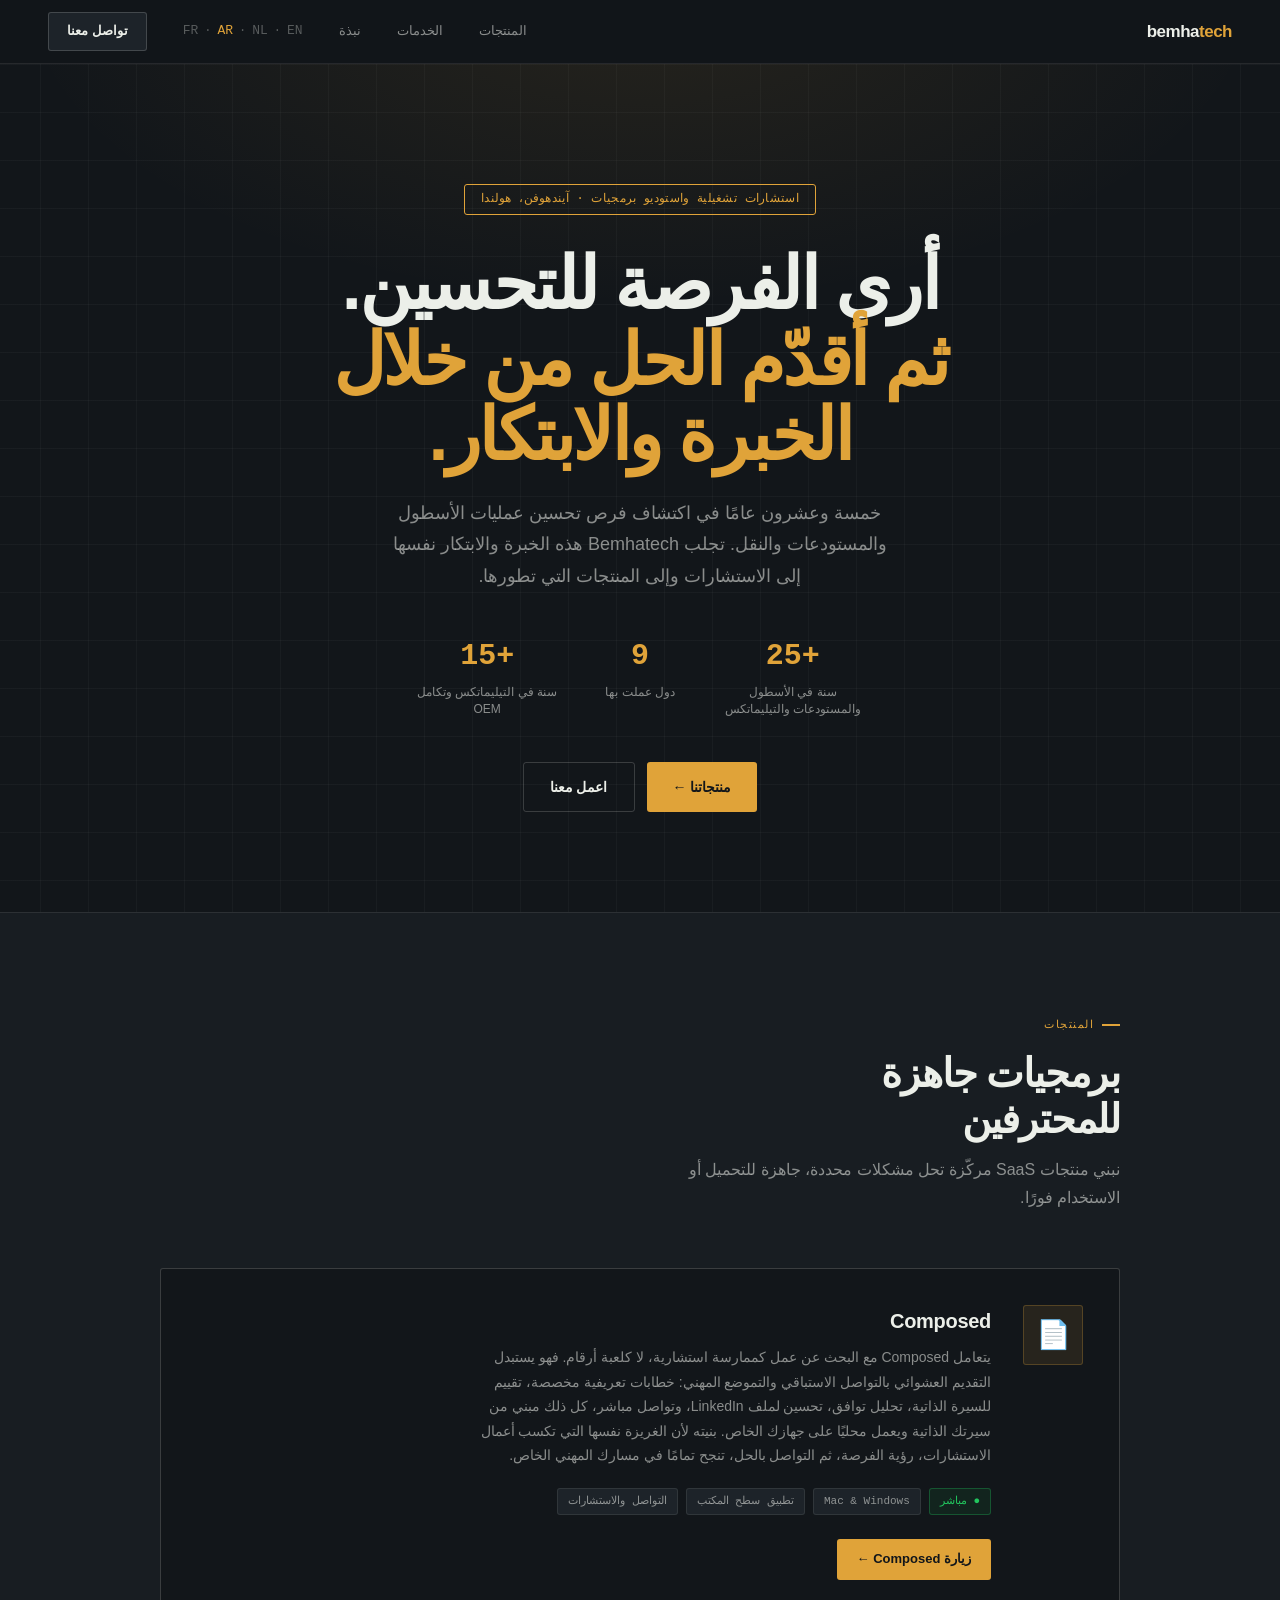
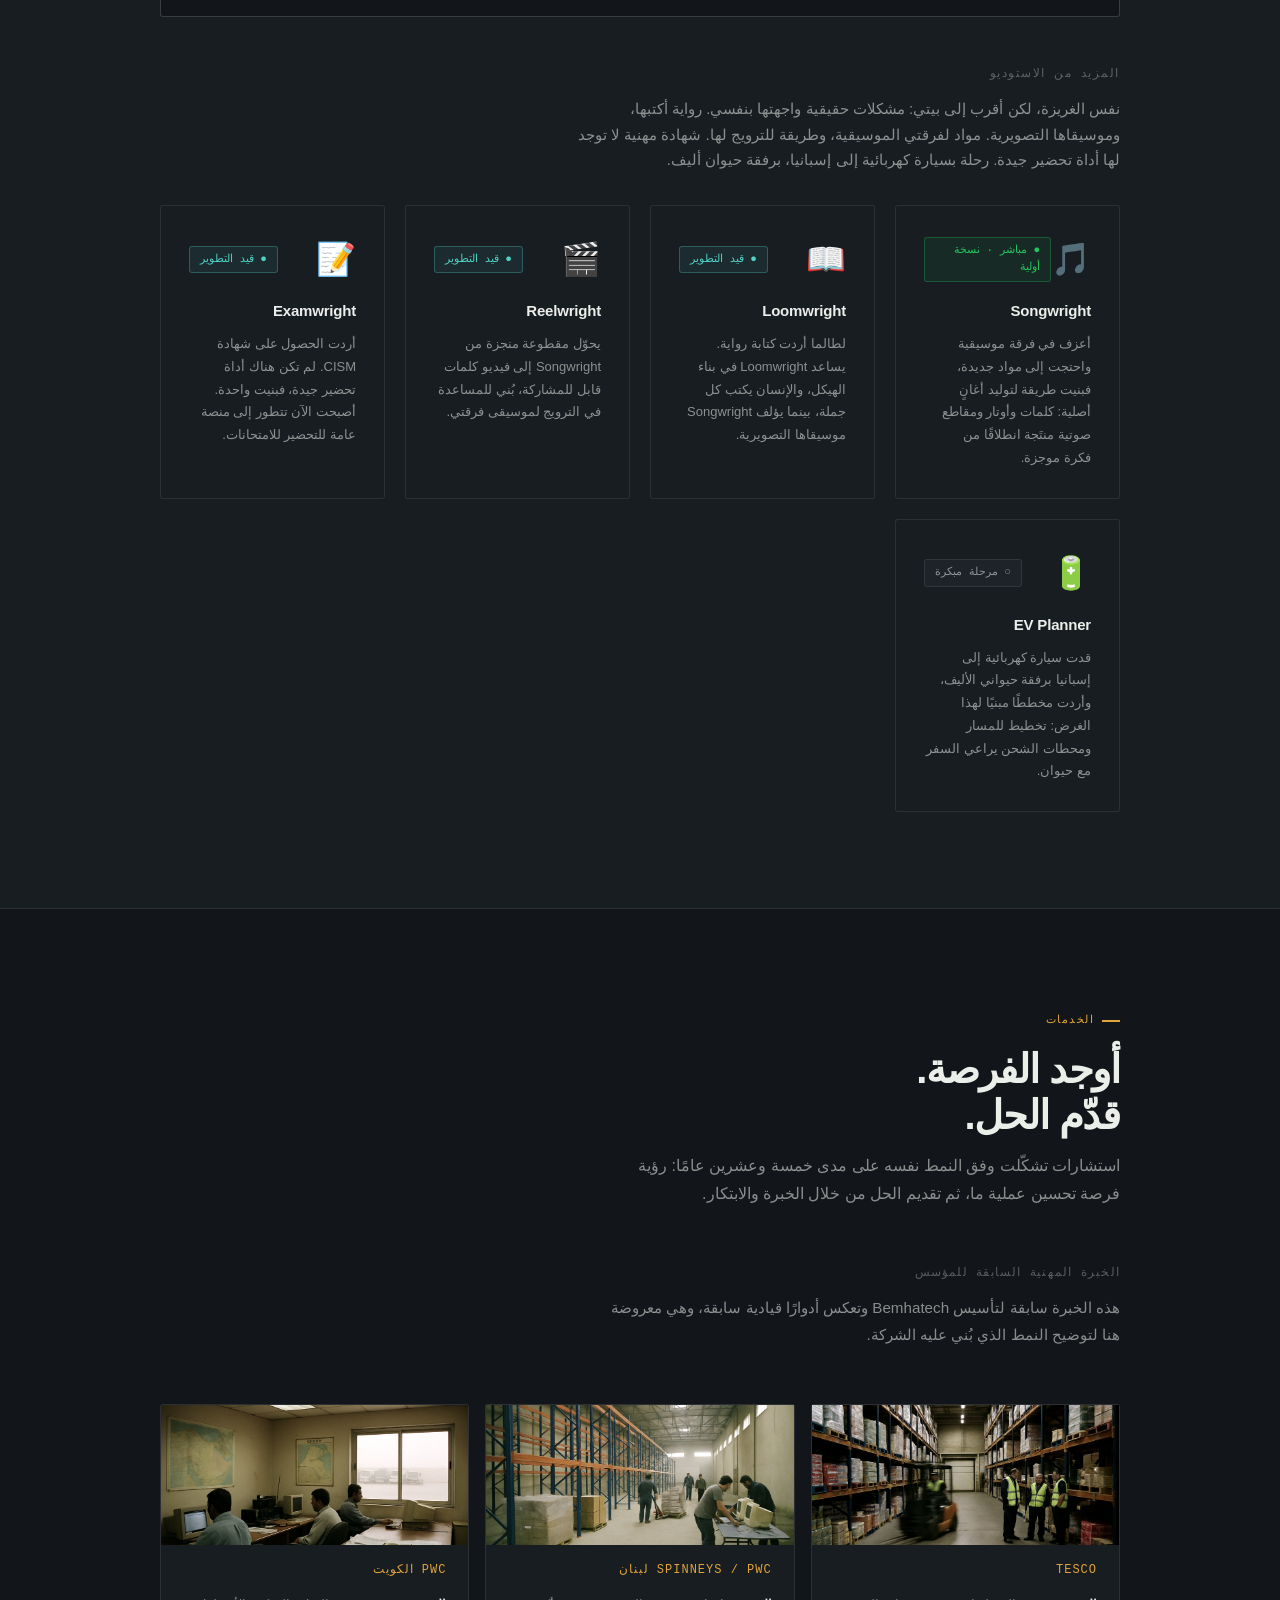
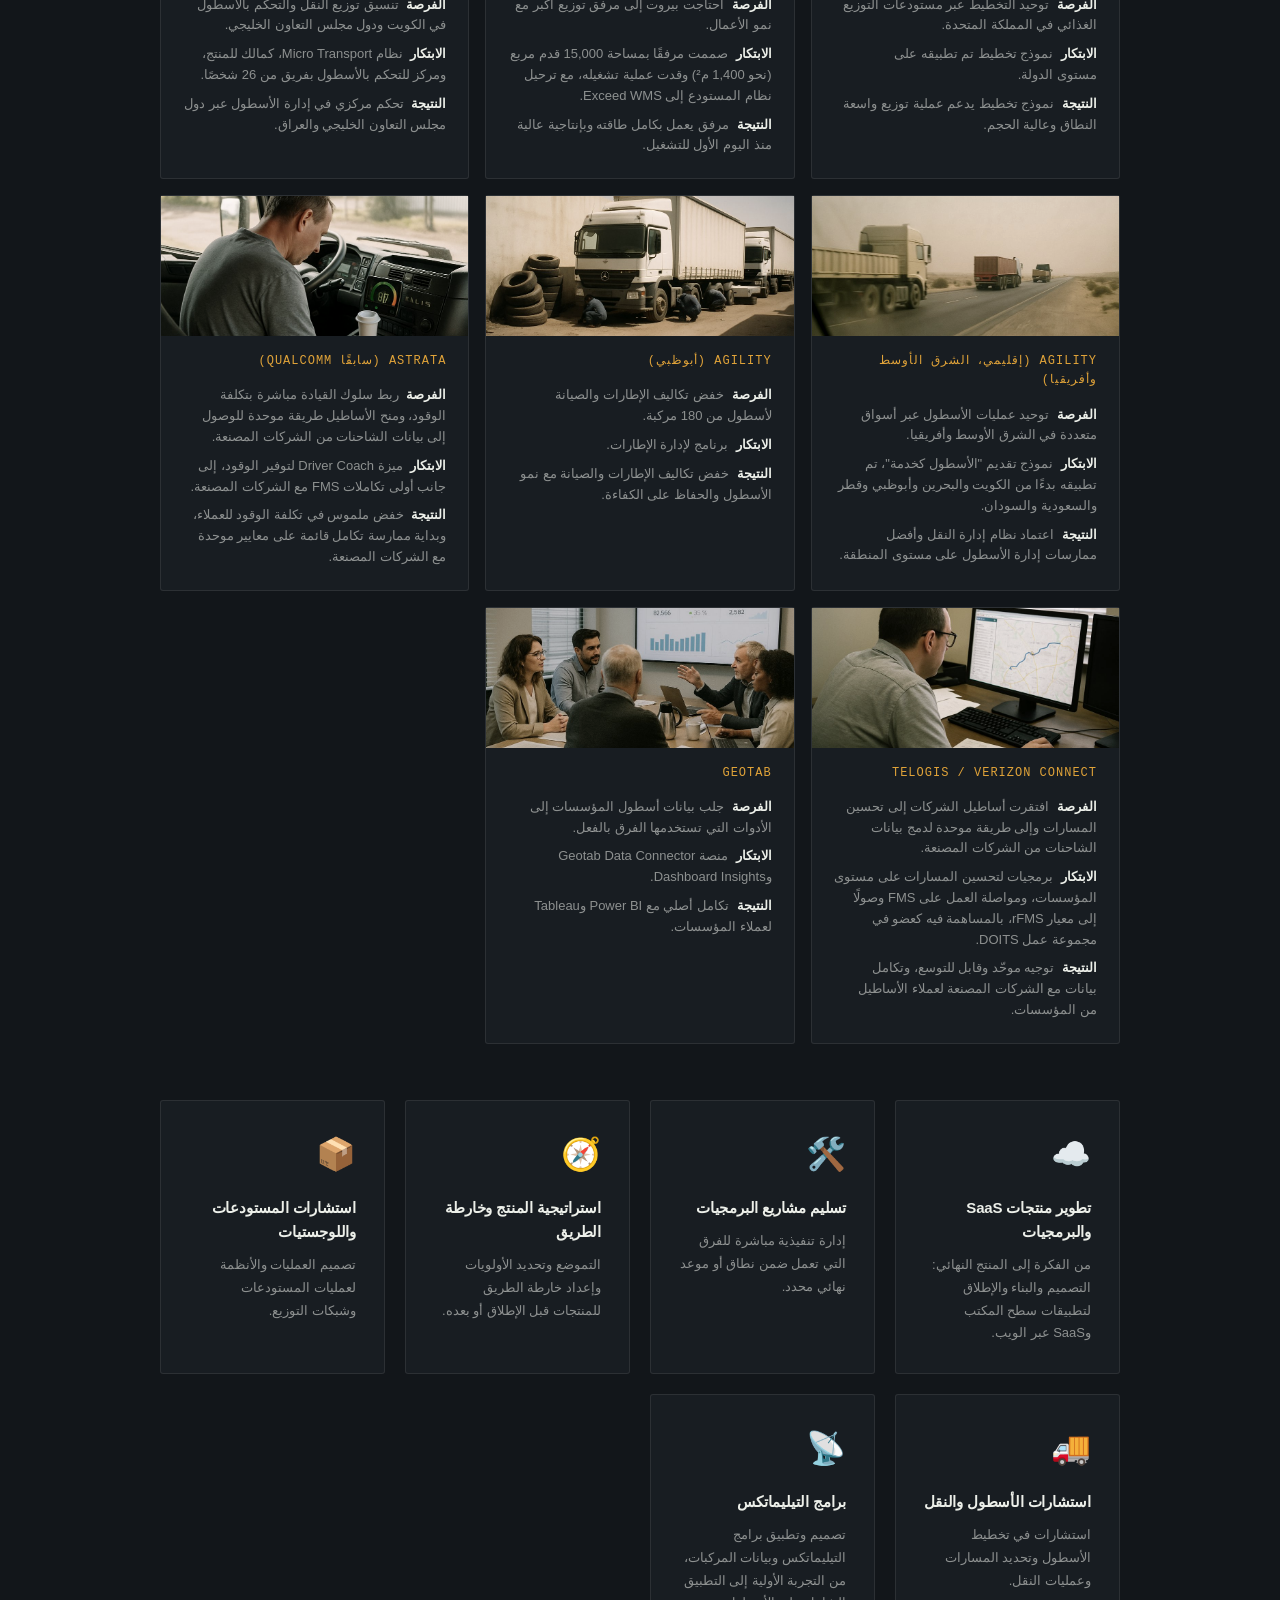
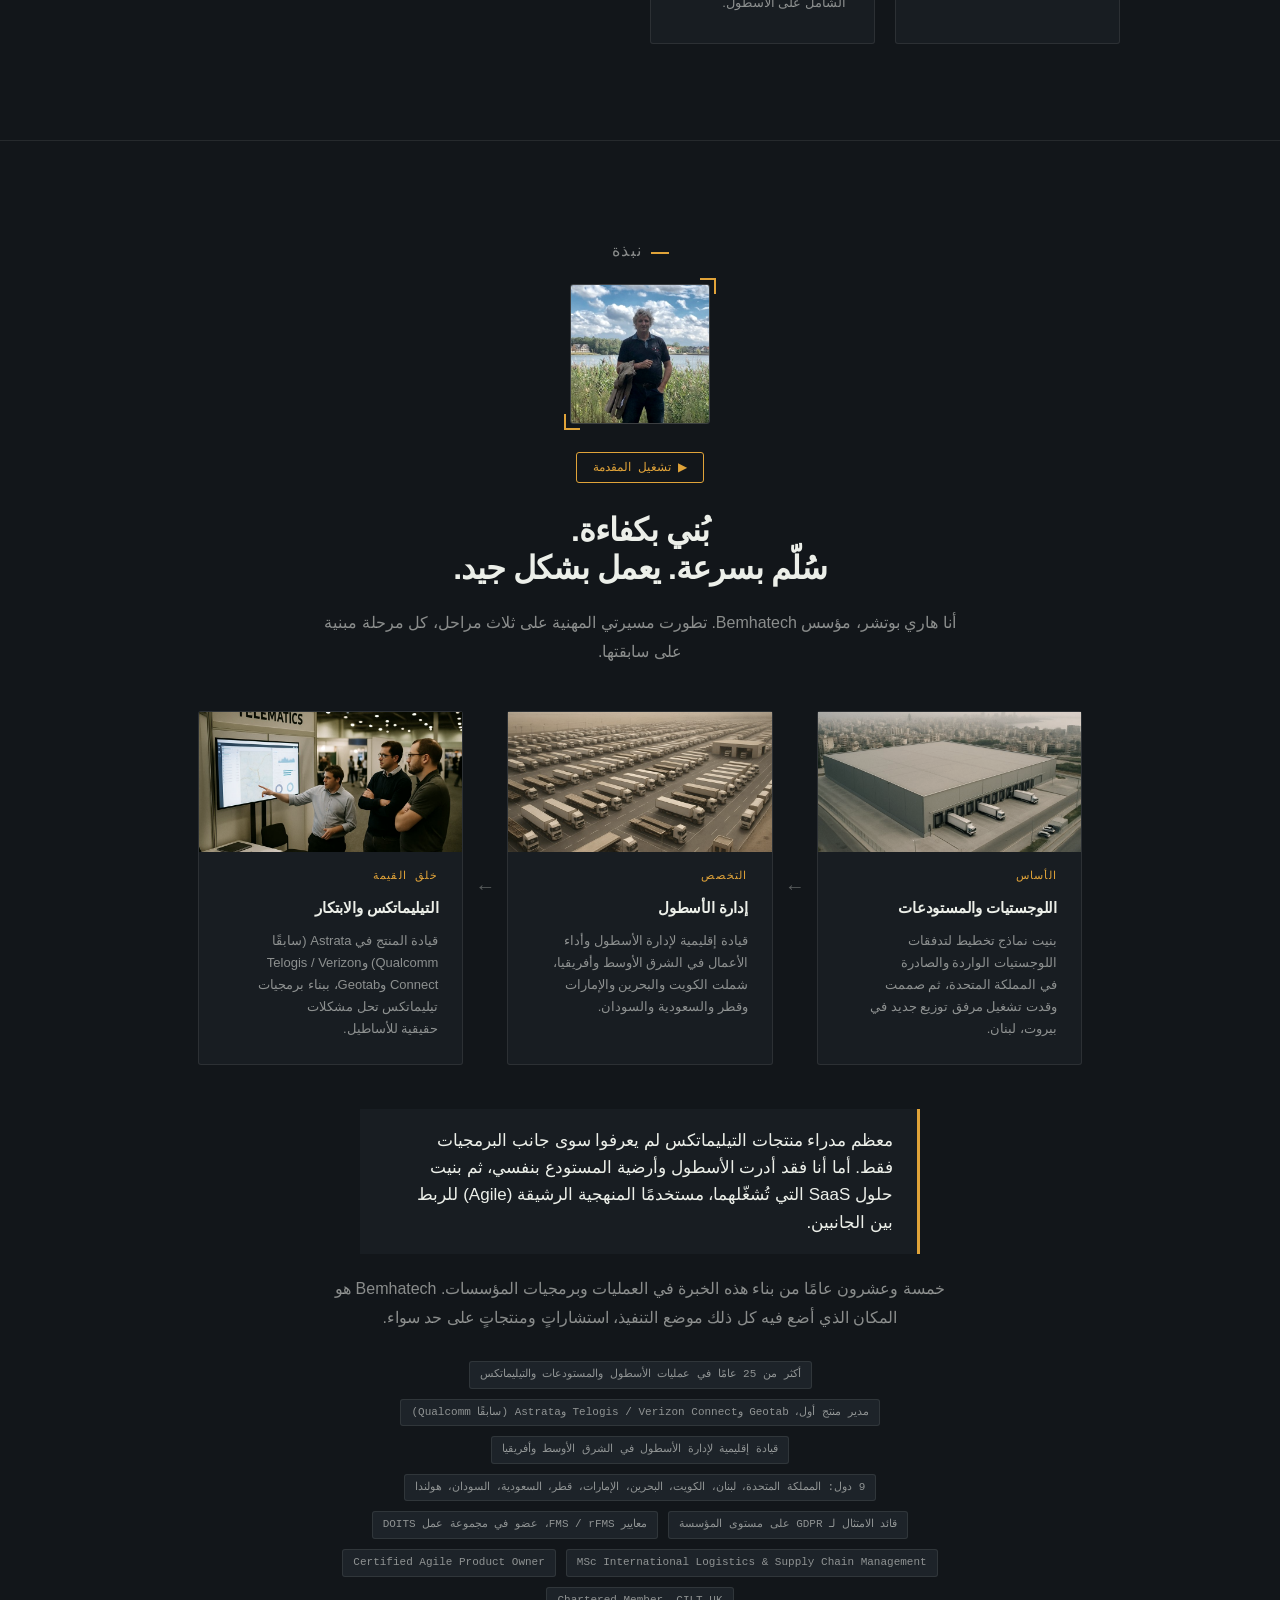
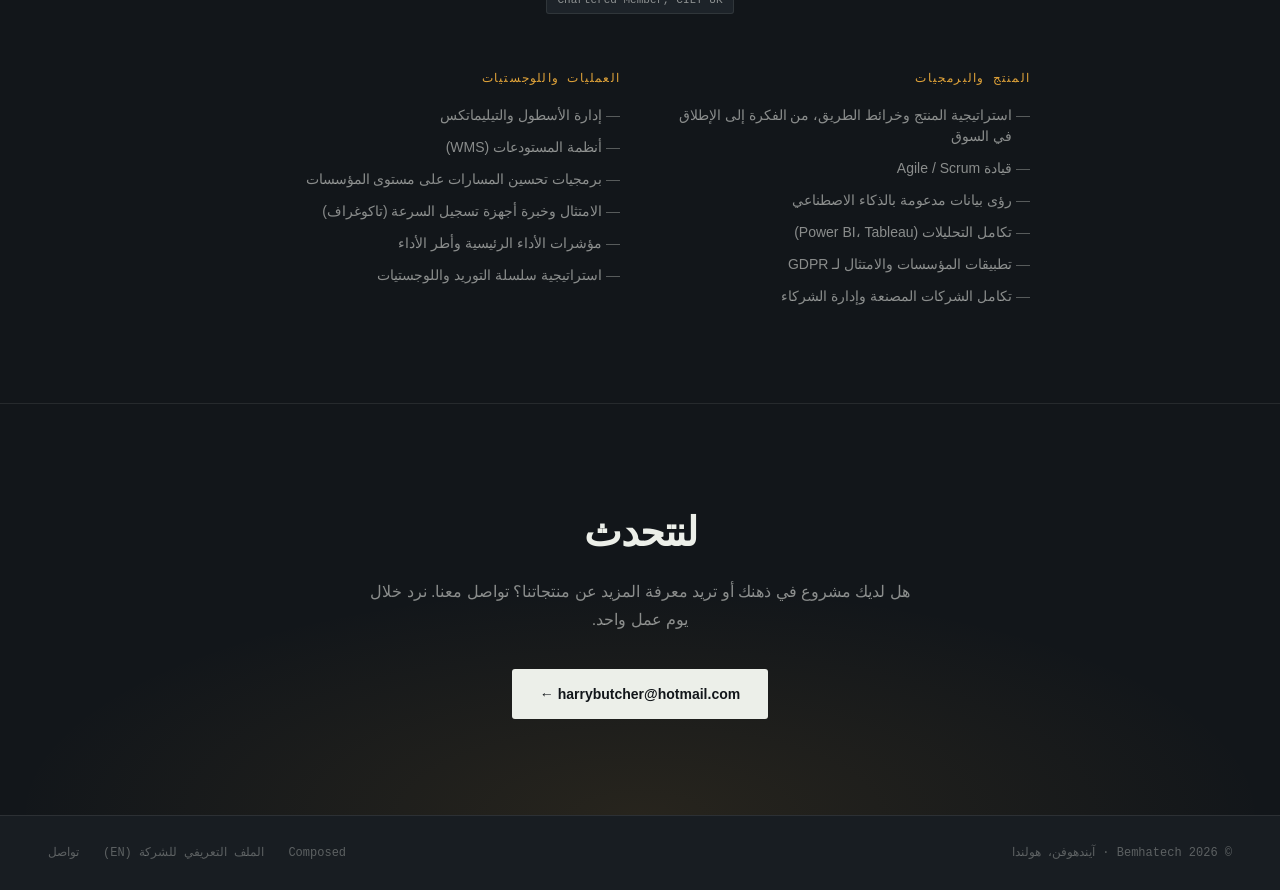
==== commit c15e924b: "Remove prior-employer performance metrics pending written consent Strip quantified business-outcome " ====
--- a/ar/index.html
+++ b/ar/index.html
@@ -10,6 +10,7 @@
   <link rel="alternate" hreflang="en" href="https://bemhatech.nl/" />
   <link rel="alternate" hreflang="nl" href="https://bemhatech.nl/nl/" />
   <link rel="alternate" hreflang="ar" href="https://bemhatech.nl/ar/" />
+  <link rel="alternate" hreflang="fr" href="https://bemhatech.nl/fr/" />
   <link rel="alternate" hreflang="x-default" href="https://bemhatech.nl/" />
   <meta property="og:type" content="website" />
   <meta property="og:title" content="Bemhatech | برمجيات تعمل لخدمتك" />
@@ -34,6 +35,8 @@
         <a href="/nl/">NL</a>
         <span>·</span>
         <a href="/ar/" class="active">AR</a>
+        <span>·</span>
+        <a href="/fr/">FR</a>
       </div>
       <a href="#contact" class="btn-nav">تواصل معنا</a>
     </div>
@@ -55,10 +58,6 @@
           <div class="label">دول عملت بها</div>
         </div>
         <div class="stat">
-          <div class="num">+7,000</div>
-          <div class="label">أصل أسطول تمت إدارته</div>
-        </div>
-        <div class="stat">
           <div class="num">+15</div>
           <div class="label">سنة في التيليماتكس وتكامل OEM</div>
         </div>
@@ -148,42 +147,43 @@
       <h2 class="section-title">أوجد الفرصة.<br/>قدّم الحل.</h2>
       <p class="section-sub">استشارات تشكّلت وفق النمط نفسه على مدى خمسة وعشرين عامًا: رؤية فرصة تحسين عملية ما، ثم تقديم الحل من خلال الخبرة والابتكار.</p>
 
-      <p class="track-label">النمط نفسه، في كل مرحلة من مسيرتي المهنية</p>
+      <p class="track-label">الخبرة المهنية السابقة للمؤسس</p>
+      <p class="section-sub" style="margin-top:-8px;font-size:0.95rem;">هذه الخبرة سابقة لتأسيس Bemhatech وتعكس أدوارًا قيادية سابقة، وهي معروضة هنا لتوضيح النمط الذي بُني عليه الشركة.</p>
       <div class="track-grid">
         <div class="track-card">
           <img class="track-photo" src="../assets/track-tesco.jpg" alt="مستودع توزيع غذائي في المملكة المتحدة" loading="lazy" />
           <div class="track-org">Tesco</div>
           <p><b>الفرصة</b> توحيد التخطيط عبر مستودعات التوزيع الغذائي في المملكة المتحدة.</p>
           <p><b>الابتكار</b> نموذج تخطيط تم تطبيقه على مستوى الدولة.</p>
-          <p><b>النتيجة</b> دعم أكثر من 600 موظف يتعاملون مع أكثر من مليون صندوق أسبوعيًا.</p>
+          <p><b>النتيجة</b> نموذج تخطيط يدعم عملية توزيع واسعة النطاق وعالية الحجم.</p>
         </div>
         <div class="track-card">
           <img class="track-photo" src="../assets/track-lebanon.jpg" alt="تشغيل مرفق توزيع في بيروت، لبنان" loading="lazy" />
           <div class="track-org">Spinneys / PWC لبنان</div>
           <p><b>الفرصة</b> احتاجت بيروت إلى مرفق توزيع أكبر مع نمو الأعمال.</p>
           <p><b>الابتكار</b> صممت مرفقًا بمساحة 15,000 قدم مربع (نحو 1,400 م²) وقدت عملية تشغيله، مع ترحيل نظام المستودع إلى Exceed WMS.</p>
-          <p><b>النتيجة</b> عمليات تعالج أكثر من 40,000 صندوق أسبوعيًا من المرفق الجديد.</p>
+          <p><b>النتيجة</b> مرفق يعمل بكامل طاقته وبإنتاجية عالية منذ اليوم الأول للتشغيل.</p>
         </div>
         <div class="track-card">
           <img class="track-photo" src="../assets/track-kuwait.jpg" alt="مركز التحكم بالأسطول في الكويت" loading="lazy" />
           <div class="track-org">PWC الكويت</div>
           <p><b>الفرصة</b> تنسيق توزيع النقل والتحكم بالأسطول في الكويت ودول مجلس التعاون الخليجي.</p>
           <p><b>الابتكار</b> نظام Micro Transport، كمالك للمنتج، ومركز للتحكم بالأسطول بفريق من 26 شخصًا.</p>
-          <p><b>النتيجة</b> تحكم مركزي بأكثر من 7,000 أصل عبر دول مجلس التعاون الخليجي والعراق.</p>
+          <p><b>النتيجة</b> تحكم مركزي في إدارة الأسطول عبر دول مجلس التعاون الخليجي والعراق.</p>
         </div>
         <div class="track-card">
           <img class="track-photo" src="../assets/track-mea.jpg" alt="قافلة شاحنات على طريق صحراوي في الشرق الأوسط" loading="lazy" />
           <div class="track-org">Agility (إقليمي، الشرق الأوسط وأفريقيا)</div>
           <p><b>الفرصة</b> توحيد عمليات الأسطول عبر أسواق متعددة في الشرق الأوسط وأفريقيا.</p>
           <p><b>الابتكار</b> نموذج تقديم "الأسطول كخدمة"، تم تطبيقه بدءًا من الكويت والبحرين وأبوظبي وقطر والسعودية والسودان.</p>
-          <p><b>النتيجة</b> نظام إدارة نقل وأفضل ممارسات إدارة الأسطول عبر أكثر من 7,000 أصل على مستوى المنطقة.</p>
+          <p><b>النتيجة</b> اعتماد نظام إدارة النقل وأفضل ممارسات إدارة الأسطول على مستوى المنطقة.</p>
         </div>
         <div class="track-card">
           <img class="track-photo" src="../assets/track-abudhabi.jpg" alt="ورشة صيانة مركبات في أبوظبي" loading="lazy" />
           <div class="track-org">Agility (أبوظبي)</div>
           <p><b>الفرصة</b> خفض تكاليف الإطارات والصيانة لأسطول من 180 مركبة.</p>
           <p><b>الابتكار</b> برنامج لإدارة الإطارات.</p>
-          <p><b>النتيجة</b> خفض التكاليف بنسبة 20%، ونمو الأسطول بنسبة 31% مع الحفاظ على الكفاءة.</p>
+          <p><b>النتيجة</b> خفض تكاليف الإطارات والصيانة مع نمو الأسطول والحفاظ على الكفاءة.</p>
         </div>
         <div class="track-card">
           <img class="track-photo" src="../assets/track-driver-coach.jpg" alt="سائق ينظر إلى نتيجة Driver Coach داخل مقصورة شاحنة IVECO Stralis" loading="lazy" />
@@ -270,7 +270,7 @@
         <img class="arc-photo" src="../assets/arc-specialisation-fleet.jpg" alt="مجمع كبير لصيانة الأسطول بورشة يمر عبرها المركبات" loading="lazy" />
         <div class="arc-stage">التخصص</div>
         <h4>إدارة الأسطول</h4>
-        <p>قيادة إقليمية لإدارة الأسطول وأداء الأعمال في الشرق الأوسط وأفريقيا، شملت الكويت والبحرين والإمارات وقطر والسعودية والسودان، بإدارة أكثر من 7,000 أصل.</p>
+        <p>قيادة إقليمية لإدارة الأسطول وأداء الأعمال في الشرق الأوسط وأفريقيا، شملت الكويت والبحرين والإمارات وقطر والسعودية والسودان.</p>
       </div>
       <div class="arc-arrow">←</div>
       <div class="arc-step">
@@ -288,7 +288,7 @@
       <div class="about-highlights">
         <span class="tag">أكثر من 25 عامًا في عمليات الأسطول والمستودعات والتيليماتكس</span>
         <span class="tag">مدير منتج أول، Geotab وTelogis / Verizon Connect وAstrata (سابقًا Qualcomm)</span>
-        <span class="tag">أكثر من 7,000 أصل أسطول تمت إدارته في الشرق الأوسط وأفريقيا</span>
+        <span class="tag">قيادة إقليمية لإدارة الأسطول في الشرق الأوسط وأفريقيا</span>
         <span class="tag">9 دول: المملكة المتحدة، لبنان، الكويت، البحرين، الإمارات، قطر، السعودية، السودان، هولندا</span>
         <span class="tag">قائد الامتثال لـ GDPR على مستوى المؤسسة</span>
         <span class="tag">معايير FMS / rFMS، عضو في مجموعة عمل DOITS</span>
@@ -338,6 +338,7 @@
     <span>© 2026 Bemhatech · آيندهوفن، هولندا</span>
     <div style="display:flex;gap:24px;">
       <a href="https://bemhatech.nl/composed" target="_blank" rel="noopener">Composed</a>
+      <a href="/profile/">الملف التعريفي للشركة (EN)</a>
       <a href="mailto:harrybutcher@hotmail.com">تواصل</a>
     </div>
   </footer>
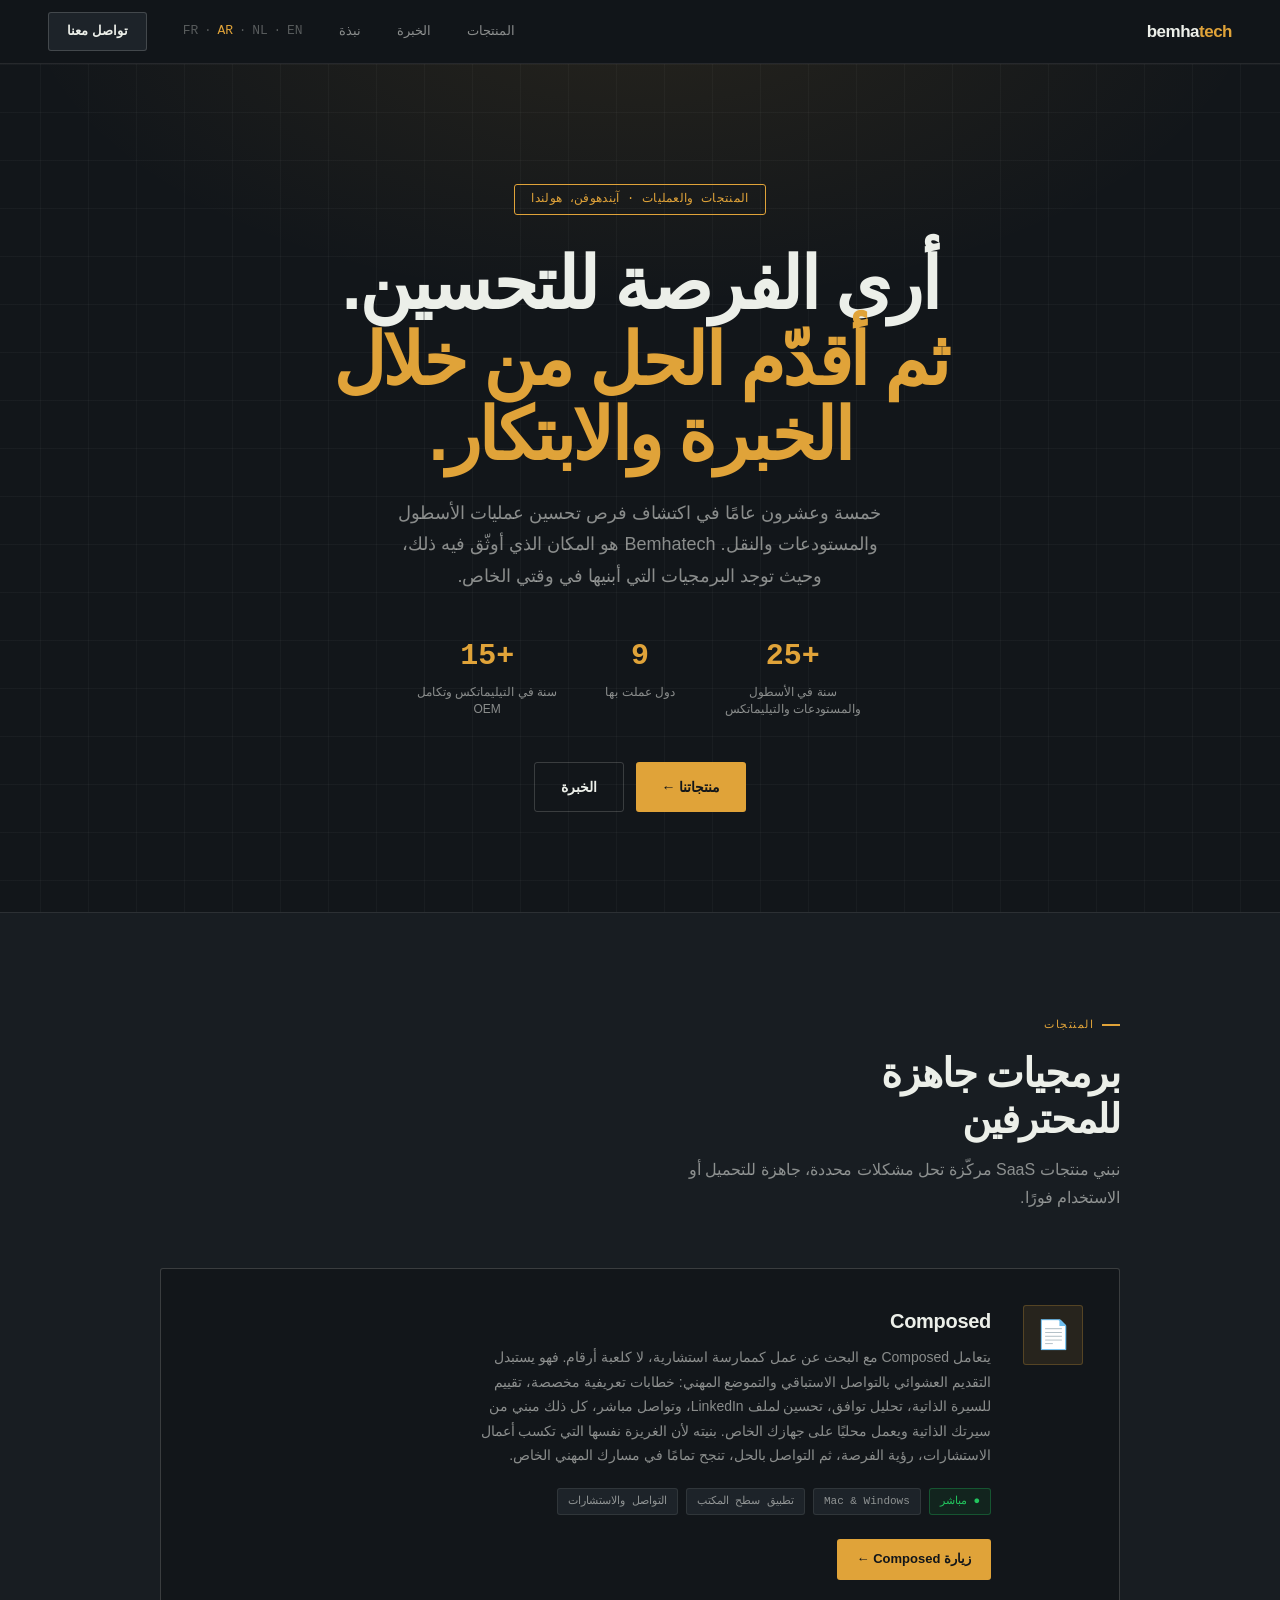
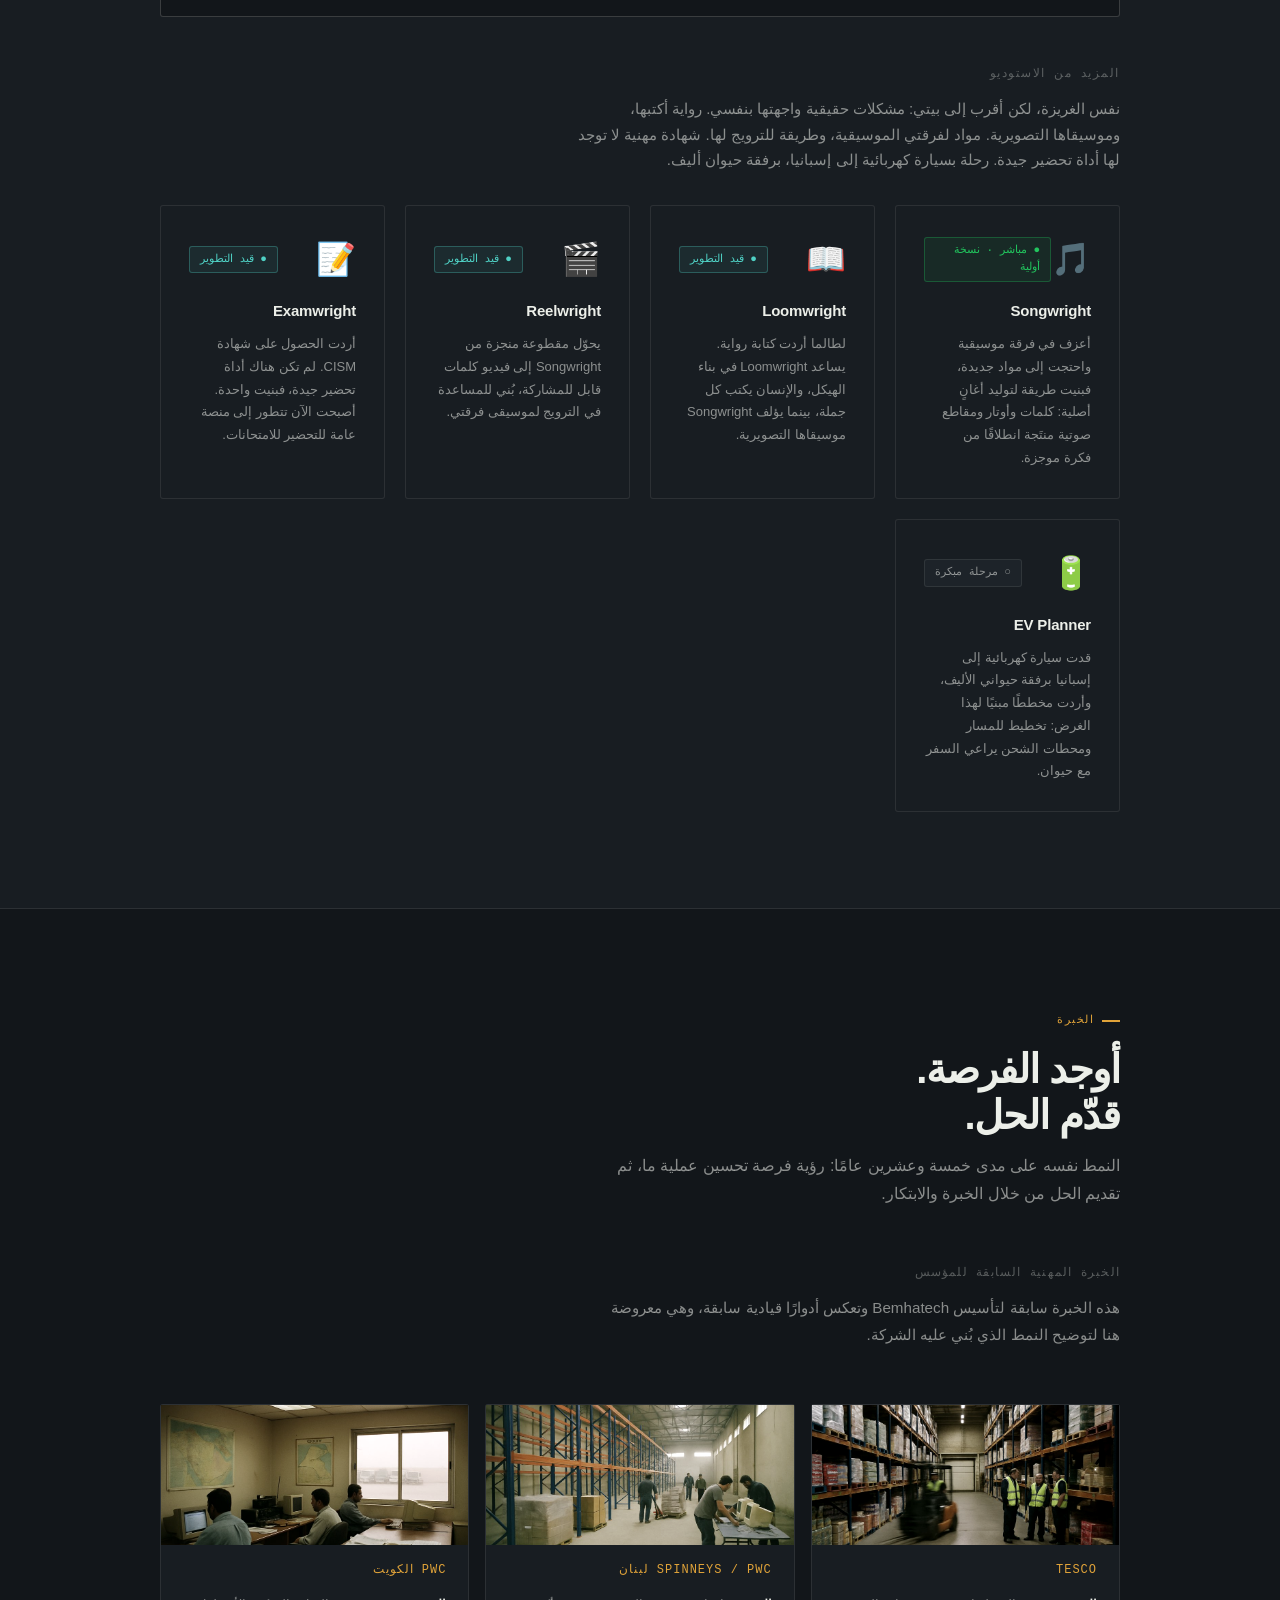
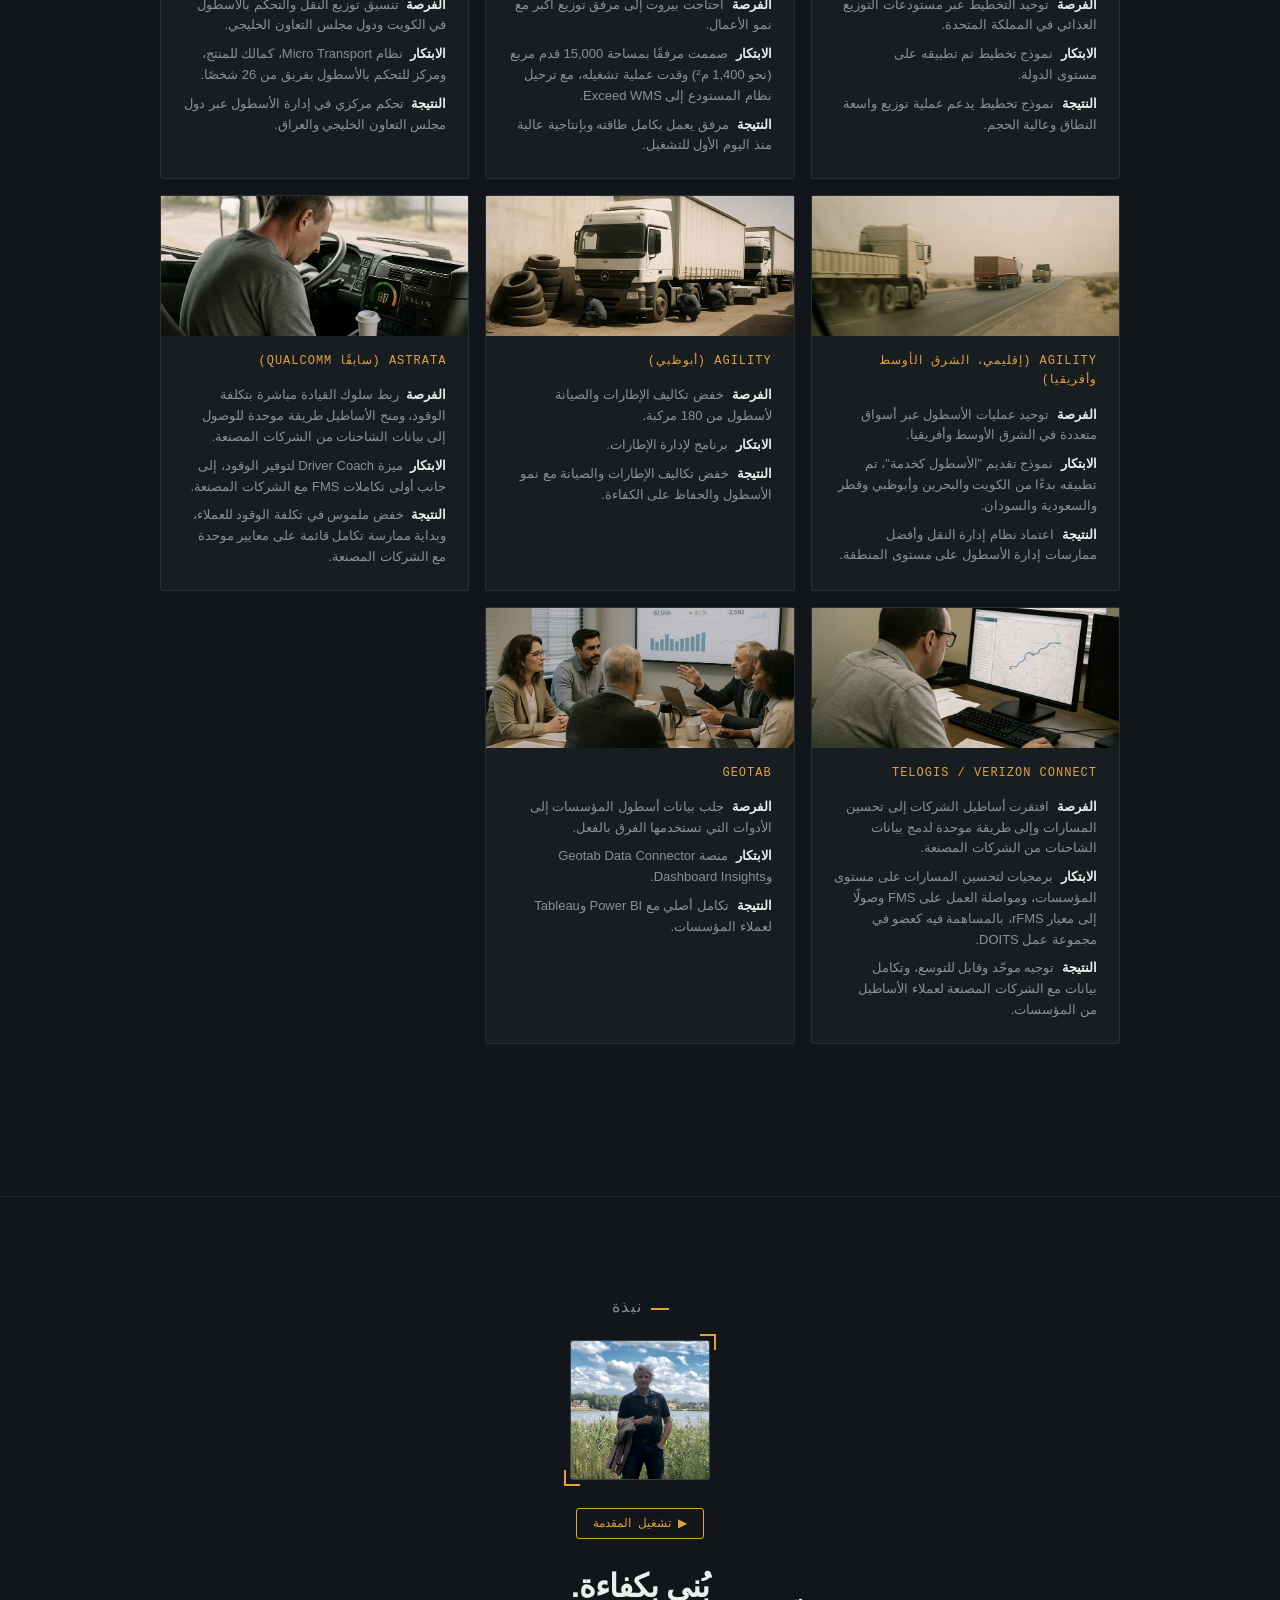
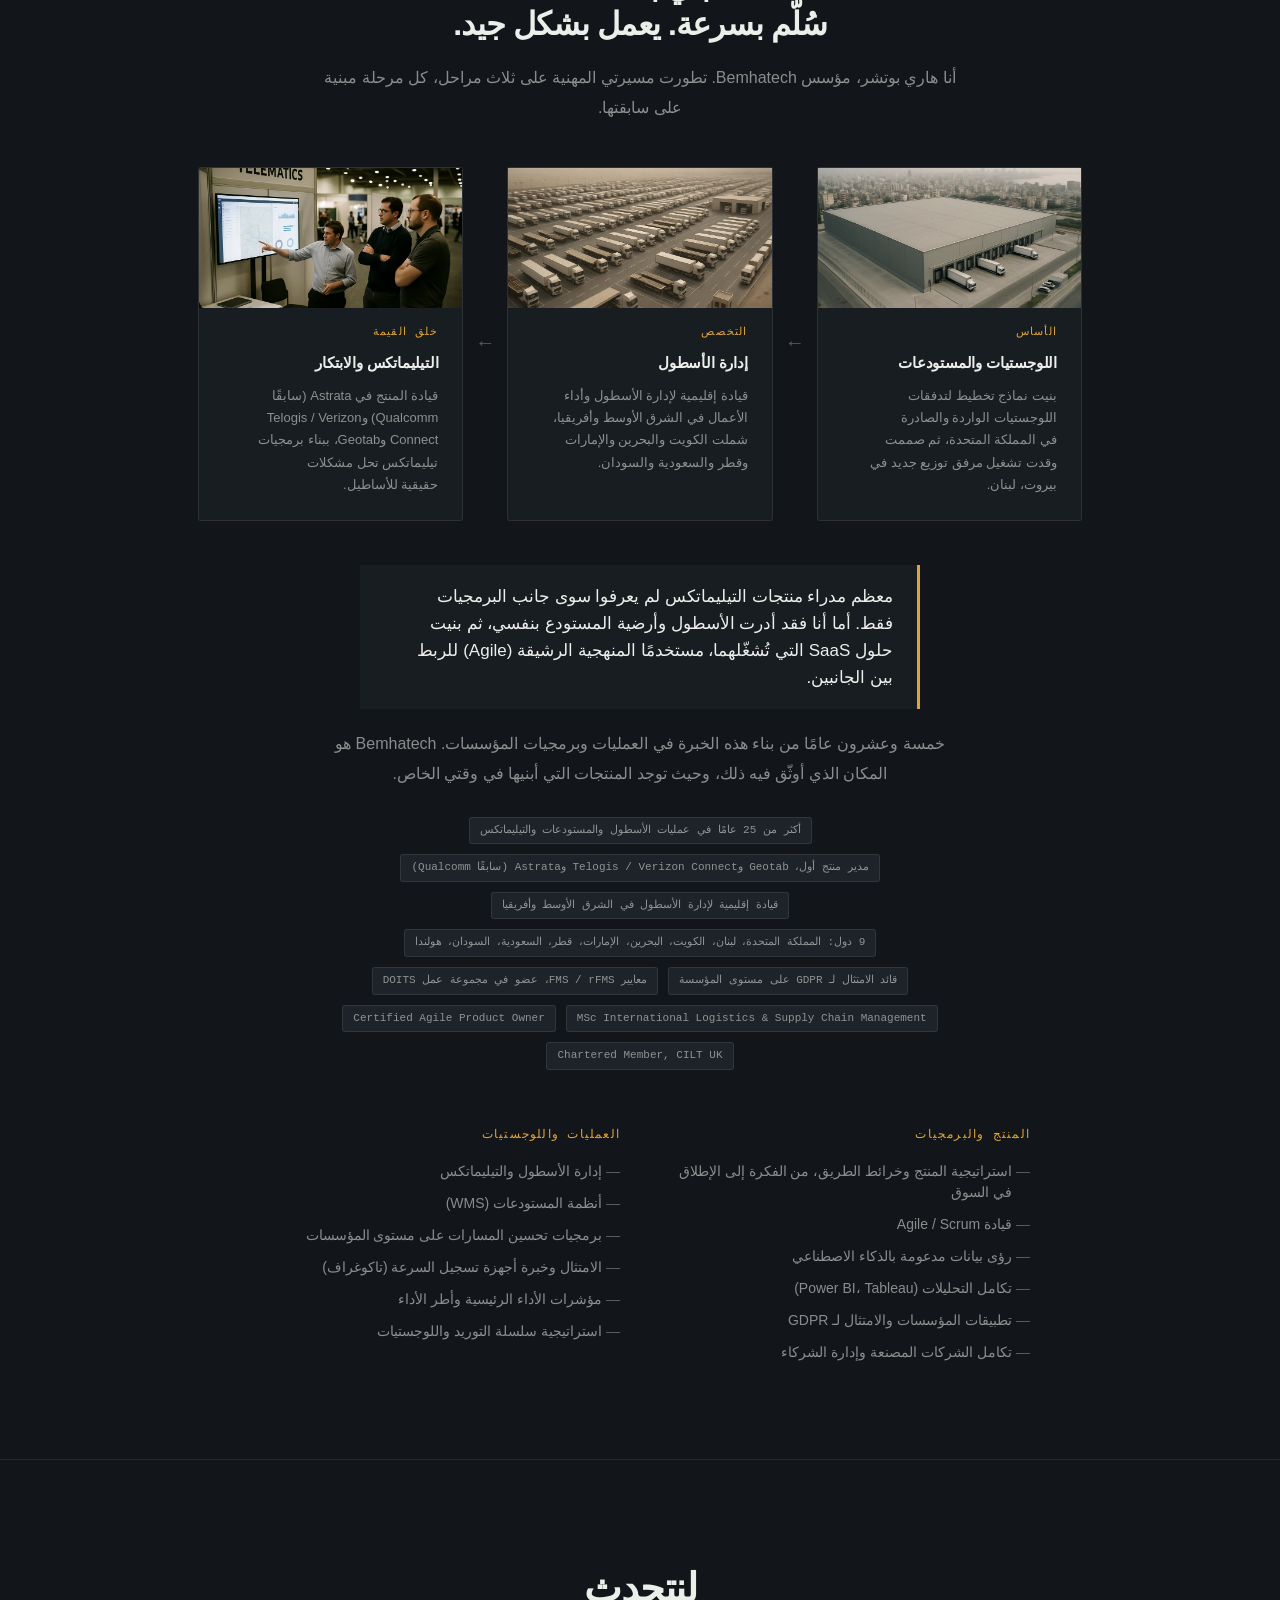
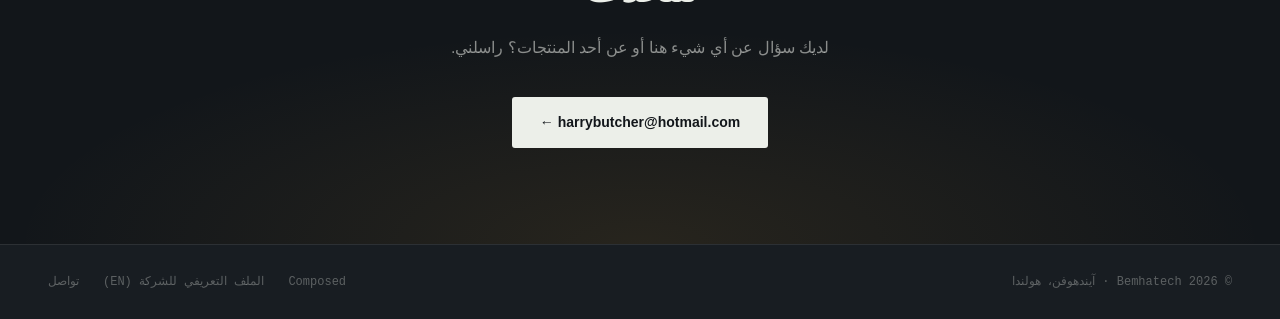
==== commit ff97942f: "Reframe site as personal portfolio: remove services-for-hire and Composed paid tier - Replace Servic" ====
--- a/ar/index.html
+++ b/ar/index.html
@@ -4,7 +4,7 @@
   <meta charset="UTF-8" />
   <meta name="viewport" content="width=device-width, initial-scale=1.0" />
   <title>Bemhatech | برمجيات تعمل لخدمتك</title>
-  <meta name="description" content="Bemhatech استوديو برمجيات ومكتب استشارات: تطوير منتجات SaaS والبرمجيات، وتسليم المشاريع، واستراتيجية المنتج، والمستودعات، والأسطول، والنقل، والتيليماتكس، إضافة إلى مجموعة متنامية من المنتجات المطوَّرة ذاتيًا." />
+  <meta name="description" content="Bemhatech هو الموقع الشخصي لهاري بوتشر: خمسة وعشرون عامًا في عمليات الأسطول والمستودعات والتيليماتكس وإدارة المنتجات، إضافة إلى مجموعة متنامية من المنتجات المطوَّرة ذاتيًا." />
   <link rel="icon" href="../favicon.svg" type="image/svg+xml" />
   <link rel="canonical" href="https://bemhatech.nl/ar/" />
   <link rel="alternate" hreflang="en" href="https://bemhatech.nl/" />
@@ -14,7 +14,7 @@
   <link rel="alternate" hreflang="x-default" href="https://bemhatech.nl/" />
   <meta property="og:type" content="website" />
   <meta property="og:title" content="Bemhatech | برمجيات تعمل لخدمتك" />
-  <meta property="og:description" content="استشارات تشغيلية واستوديو برمجيات: تطوير SaaS، واستشارات الأسطول والمستودعات والتيليماتكس، إضافة إلى مجموعة متنامية من المنتجات المطوَّرة ذاتيًا." />
+  <meta property="og:description" content="هاري بوتشر - خمسة وعشرون عامًا في عمليات الأسطول والمستودعات والتيليماتكس وإدارة المنتجات، إضافة إلى مجموعة متنامية من المنتجات المطوَّرة ذاتيًا." />
   <meta property="og:url" content="https://bemhatech.nl/ar/" />
   <meta property="og:locale" content="ar" />
   <meta name="twitter:card" content="summary" />
@@ -27,7 +27,7 @@
     <span class="logo">bemha<span>tech</span></span>
     <div class="nav-links">
       <a href="#products">المنتجات</a>
-      <a href="#services">الخدمات</a>
+      <a href="#experience">الخبرة</a>
       <a href="#about">نبذة</a>
       <div class="lang-switch">
         <a href="/">EN</a>
@@ -45,9 +45,9 @@
   <!-- Hero -->
   <section class="hero">
     <div class="hero-inner">
-      <div class="hero-badge">استشارات تشغيلية واستوديو برمجيات · آيندهوفن، هولندا</div>
+      <div class="hero-badge">المنتجات والعمليات · آيندهوفن، هولندا</div>
       <h1>أرى الفرصة للتحسين.<br/><span>ثم أقدّم الحل من خلال الخبرة والابتكار.</span></h1>
-      <p>خمسة وعشرون عامًا في اكتشاف فرص تحسين عمليات الأسطول والمستودعات والنقل. تجلب Bemhatech هذه الخبرة والابتكار نفسها إلى الاستشارات وإلى المنتجات التي تطورها.</p>
+      <p>خمسة وعشرون عامًا في اكتشاف فرص تحسين عمليات الأسطول والمستودعات والنقل. Bemhatech هو المكان الذي أوثّق فيه ذلك، وحيث توجد البرمجيات التي أبنيها في وقتي الخاص.</p>
       <div class="hero-stats">
         <div class="stat">
           <div class="num">+25</div>
@@ -64,7 +64,7 @@
       </div>
       <div class="hero-actions">
         <a href="#products" class="btn-primary">منتجاتنا ←</a>
-        <a href="#services" class="btn-ghost">اعمل معنا</a>
+        <a href="#experience" class="btn-ghost">الخبرة</a>
       </div>
     </div>
   </section>
@@ -140,12 +140,12 @@
     </div>
   </section>
 
-  <!-- Services -->
-  <section id="services">
+  <!-- Experience -->
+  <section id="experience">
     <div class="section-inner">
-      <p class="section-label">الخدمات</p>
+      <p class="section-label">الخبرة</p>
       <h2 class="section-title">أوجد الفرصة.<br/>قدّم الحل.</h2>
-      <p class="section-sub">استشارات تشكّلت وفق النمط نفسه على مدى خمسة وعشرين عامًا: رؤية فرصة تحسين عملية ما، ثم تقديم الحل من خلال الخبرة والابتكار.</p>
+      <p class="section-sub">النمط نفسه على مدى خمسة وعشرين عامًا: رؤية فرصة تحسين عملية ما، ثم تقديم الحل من خلال الخبرة والابتكار.</p>
 
       <p class="track-label">الخبرة المهنية السابقة للمؤسس</p>
       <p class="section-sub" style="margin-top:-8px;font-size:0.95rem;">هذه الخبرة سابقة لتأسيس Bemhatech وتعكس أدوارًا قيادية سابقة، وهي معروضة هنا لتوضيح النمط الذي بُني عليه الشركة.</p>
@@ -208,38 +208,6 @@
         </div>
       </div>
 
-      <div class="services-grid">
-        <div class="service-card">
-          <span class="service-icon">☁️</span>
-          <h3>تطوير منتجات SaaS والبرمجيات</h3>
-          <p>من الفكرة إلى المنتج النهائي: التصميم والبناء والإطلاق لتطبيقات سطح المكتب وSaaS عبر الويب.</p>
-        </div>
-        <div class="service-card">
-          <span class="service-icon">🛠️</span>
-          <h3>تسليم مشاريع البرمجيات</h3>
-          <p>إدارة تنفيذية مباشرة للفرق التي تعمل ضمن نطاق أو موعد نهائي محدد.</p>
-        </div>
-        <div class="service-card">
-          <span class="service-icon">🧭</span>
-          <h3>استراتيجية المنتج وخارطة الطريق</h3>
-          <p>التموضع وتحديد الأولويات وإعداد خارطة الطريق للمنتجات قبل الإطلاق أو بعده.</p>
-        </div>
-        <div class="service-card">
-          <span class="service-icon">📦</span>
-          <h3>استشارات المستودعات واللوجستيات</h3>
-          <p>تصميم العمليات والأنظمة لعمليات المستودعات وشبكات التوزيع.</p>
-        </div>
-        <div class="service-card">
-          <span class="service-icon">🚚</span>
-          <h3>استشارات الأسطول والنقل</h3>
-          <p>استشارات في تخطيط الأسطول وتحديد المسارات وعمليات النقل.</p>
-        </div>
-        <div class="service-card">
-          <span class="service-icon">📡</span>
-          <h3>برامج التيليماتكس</h3>
-          <p>تصميم وتطبيق برامج التيليماتكس وبيانات المركبات، من التجربة الأولية إلى التطبيق الشامل على الأسطول.</p>
-        </div>
-      </div>
     </div>
   </section>
 
@@ -283,7 +251,7 @@
 
     <div class="about-inner">
       <p class="usp">معظم مدراء منتجات التيليماتكس لم يعرفوا سوى جانب البرمجيات فقط. أما أنا فقد أدرت الأسطول وأرضية المستودع بنفسي، ثم بنيت حلول SaaS التي تُشغّلهما، مستخدمًا المنهجية الرشيقة (Agile) للربط بين الجانبين.</p>
-      <p>خمسة وعشرون عامًا من بناء هذه الخبرة في العمليات وبرمجيات المؤسسات. Bemhatech هو المكان الذي أضع فيه كل ذلك موضع التنفيذ، استشاراتٍ ومنتجاتٍ على حد سواء.</p>
+      <p>خمسة وعشرون عامًا من بناء هذه الخبرة في العمليات وبرمجيات المؤسسات. Bemhatech هو المكان الذي أوثّق فيه ذلك، وحيث توجد المنتجات التي أبنيها في وقتي الخاص.</p>
 
       <div class="about-highlights">
         <span class="tag">أكثر من 25 عامًا في عمليات الأسطول والمستودعات والتيليماتكس</span>
@@ -328,7 +296,7 @@
   <section class="contact" id="contact">
     <div class="contact-inner">
       <h2>لنتحدث</h2>
-      <p>هل لديك مشروع في ذهنك أو تريد معرفة المزيد عن منتجاتنا؟ تواصل معنا. نرد خلال يوم عمل واحد.</p>
+      <p>لديك سؤال عن أي شيء هنا أو عن أحد المنتجات؟ راسلني.</p>
       <a href="mailto:harrybutcher@hotmail.com" class="btn-white">harrybutcher@hotmail.com ←</a>
     </div>
   </section>
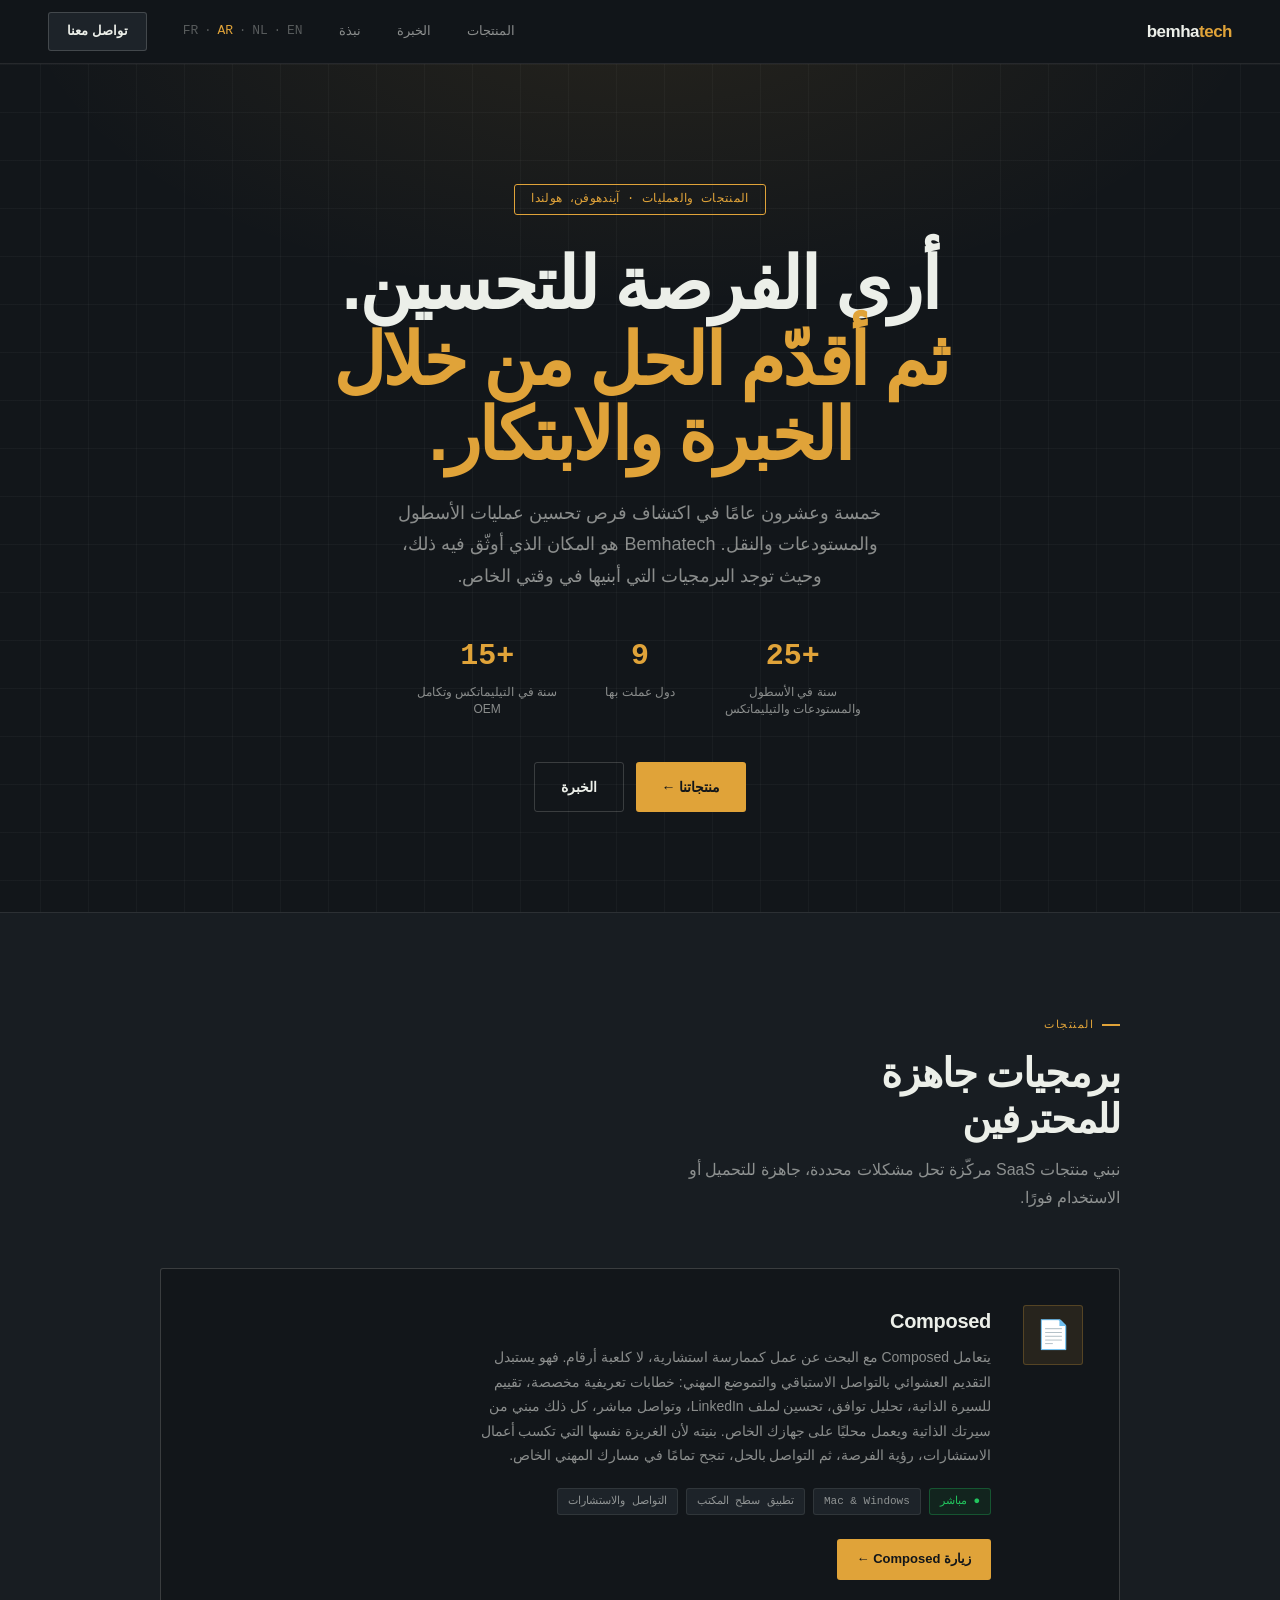
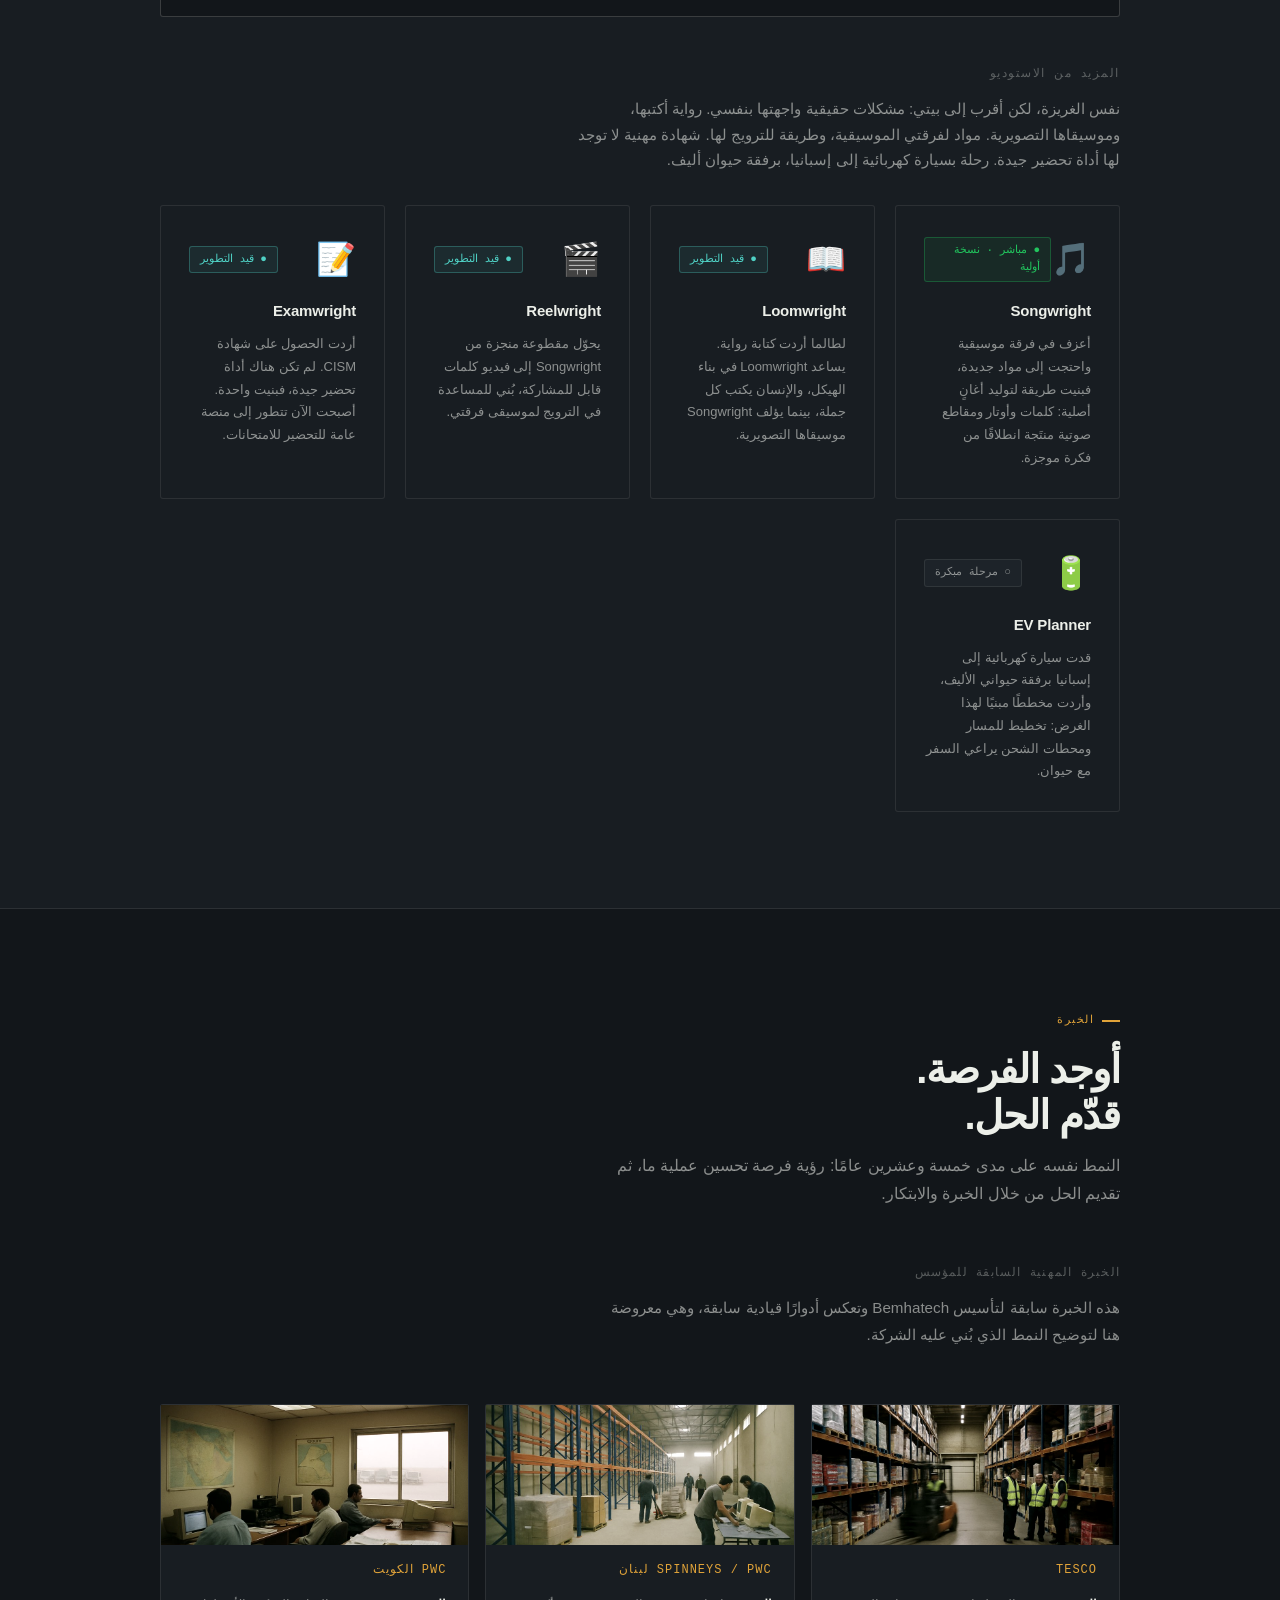
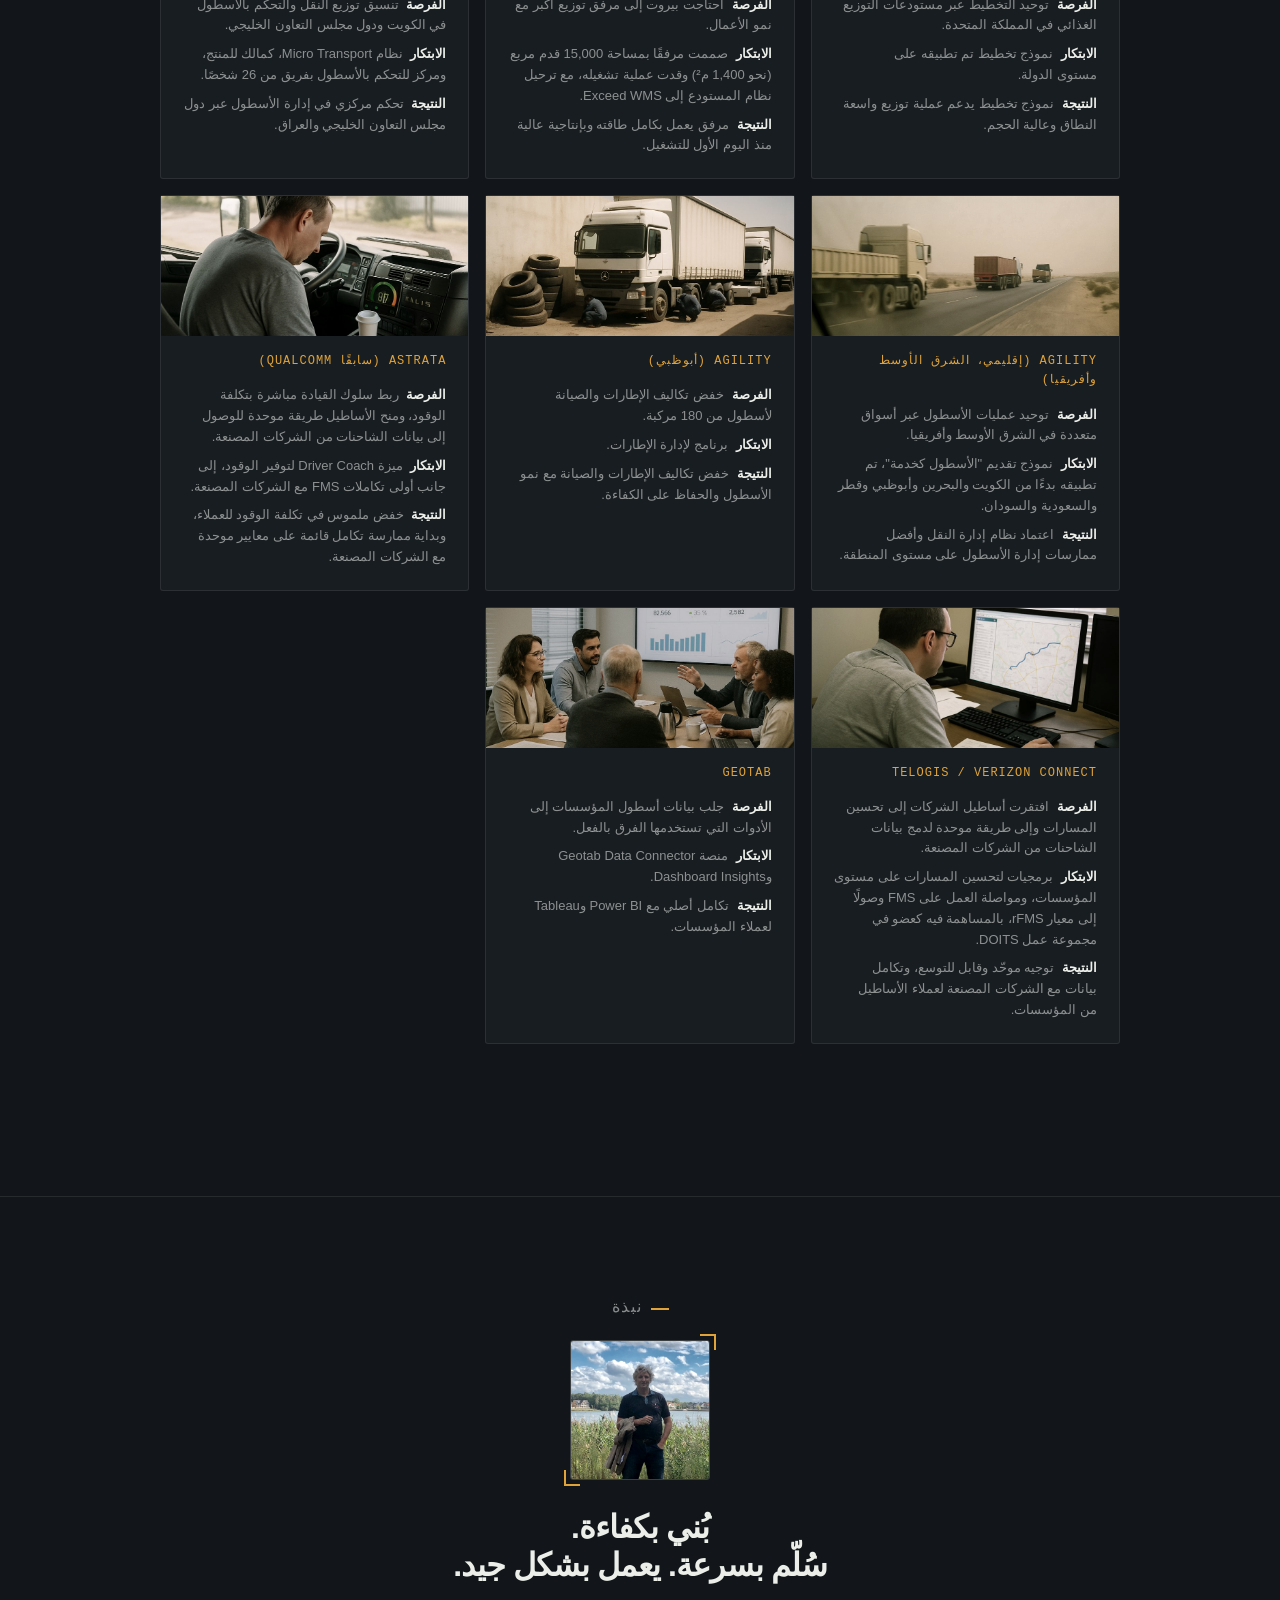
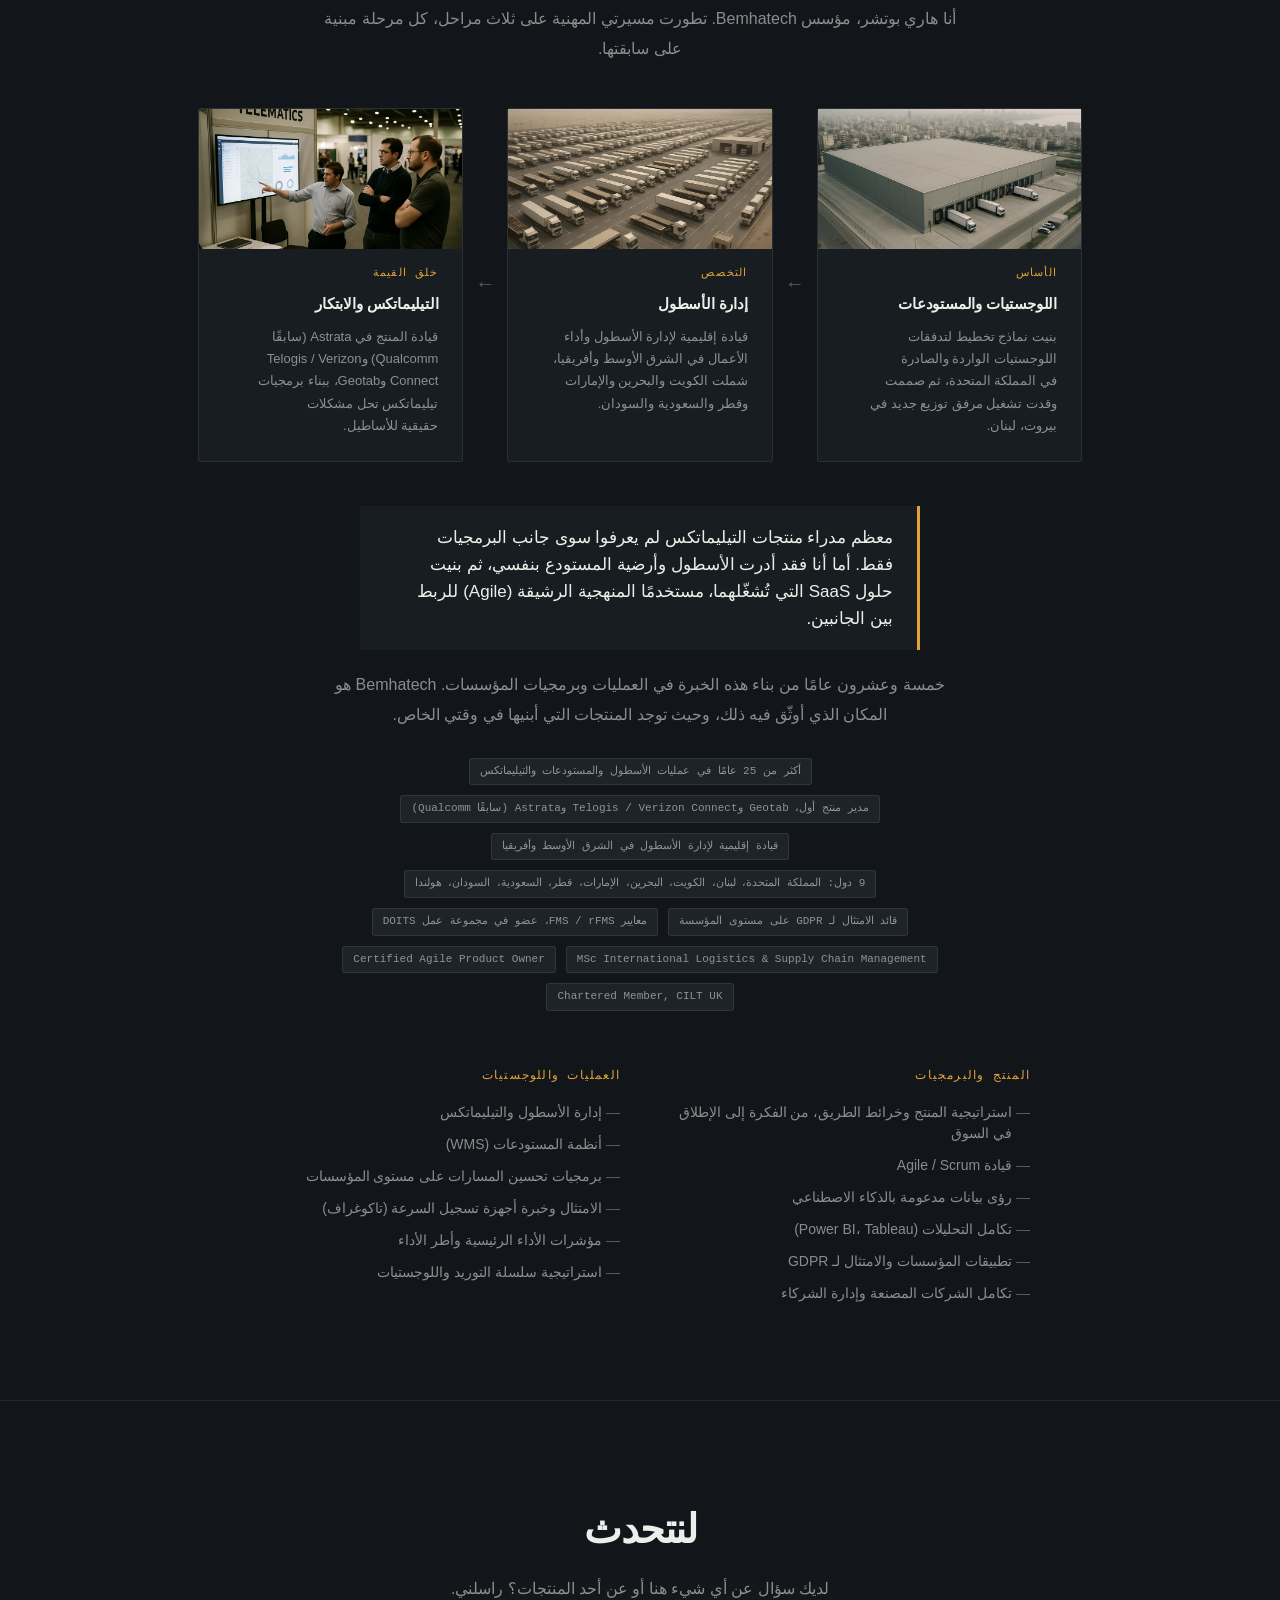
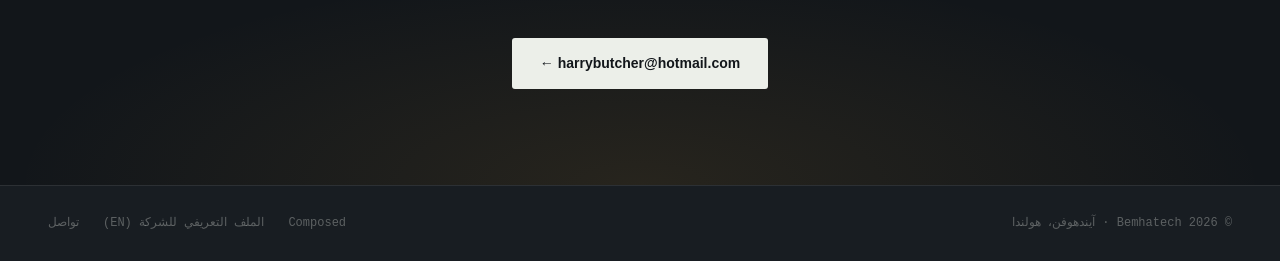
==== commit ccb568d3: "Remove company profile PDF and audio bio, and the player they fed - Delete assets/bemhatech-company-" ====
--- a/ar/index.html
+++ b/ar/index.html
@@ -220,8 +220,6 @@
       <div class="about-photo-frame">
         <img class="about-photo" src="../assets/harry-butcher.jpg" alt="هاري بوتشر، مؤسس Bemhatech" width="140" height="140" />
       </div>
-      <button id="bio-play-btn" class="bio-play-btn" type="button">▶ تشغيل المقدمة</button>
-      <audio id="bio-audio" src="../assets/harry-bio.mp3" preload="none"></audio>
       <h2>بُني بكفاءة.<br/>سُلّم بسرعة. يعمل بشكل جيد.</h2>
       <p>أنا هاري بوتشر، مؤسس Bemhatech. تطورت مسيرتي المهنية على ثلاث مراحل، كل مرحلة مبنية على سابقتها.</p>
     </div>
@@ -311,21 +309,5 @@
     </div>
   </footer>
 
-  <script>
-    const bioBtn = document.getElementById('bio-play-btn');
-    const bioAudio = document.getElementById('bio-audio');
-    bioBtn.addEventListener('click', () => {
-      if (bioAudio.paused) {
-        bioAudio.play();
-        bioBtn.textContent = '⏸ إيقاف المقدمة مؤقتًا';
-      } else {
-        bioAudio.pause();
-        bioBtn.textContent = '▶ تشغيل المقدمة';
-      }
-    });
-    bioAudio.addEventListener('ended', () => {
-      bioBtn.textContent = '▶ تشغيل المقدمة';
-    });
-  </script>
 </body>
 </html>
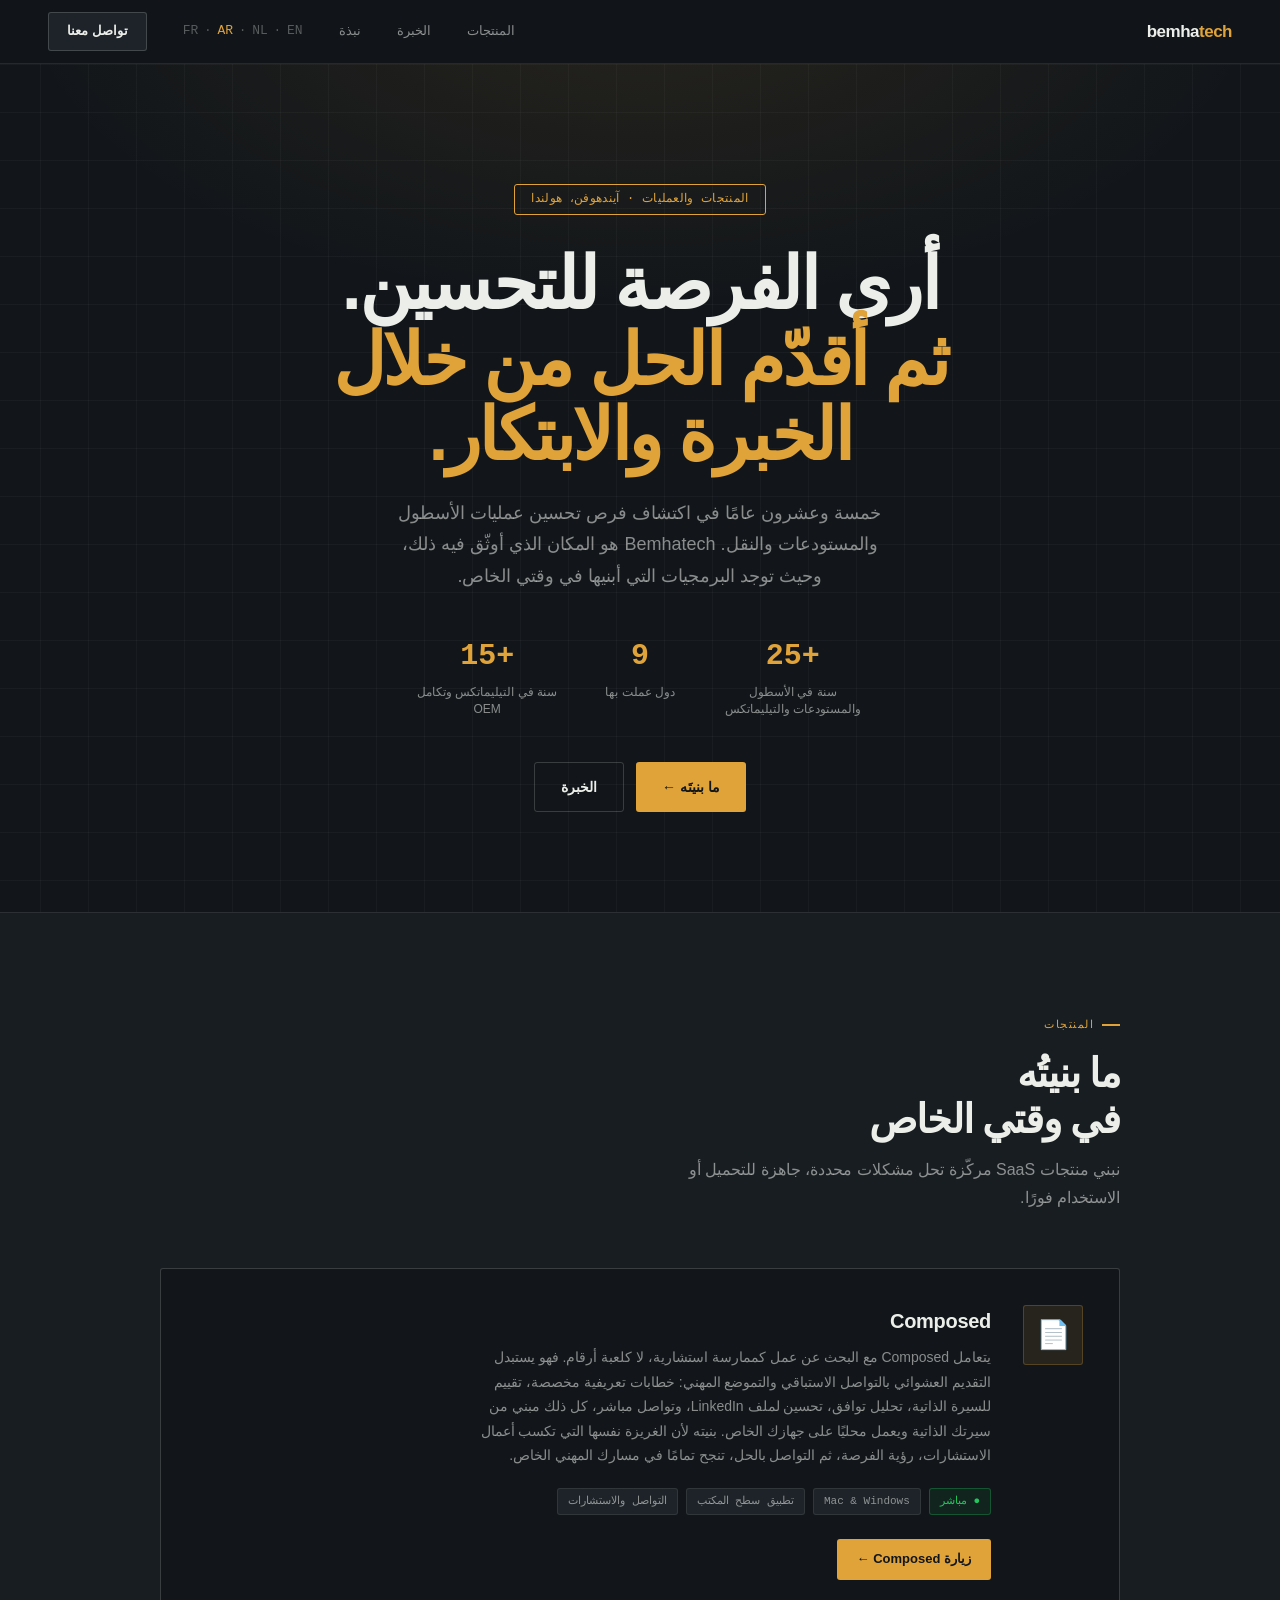
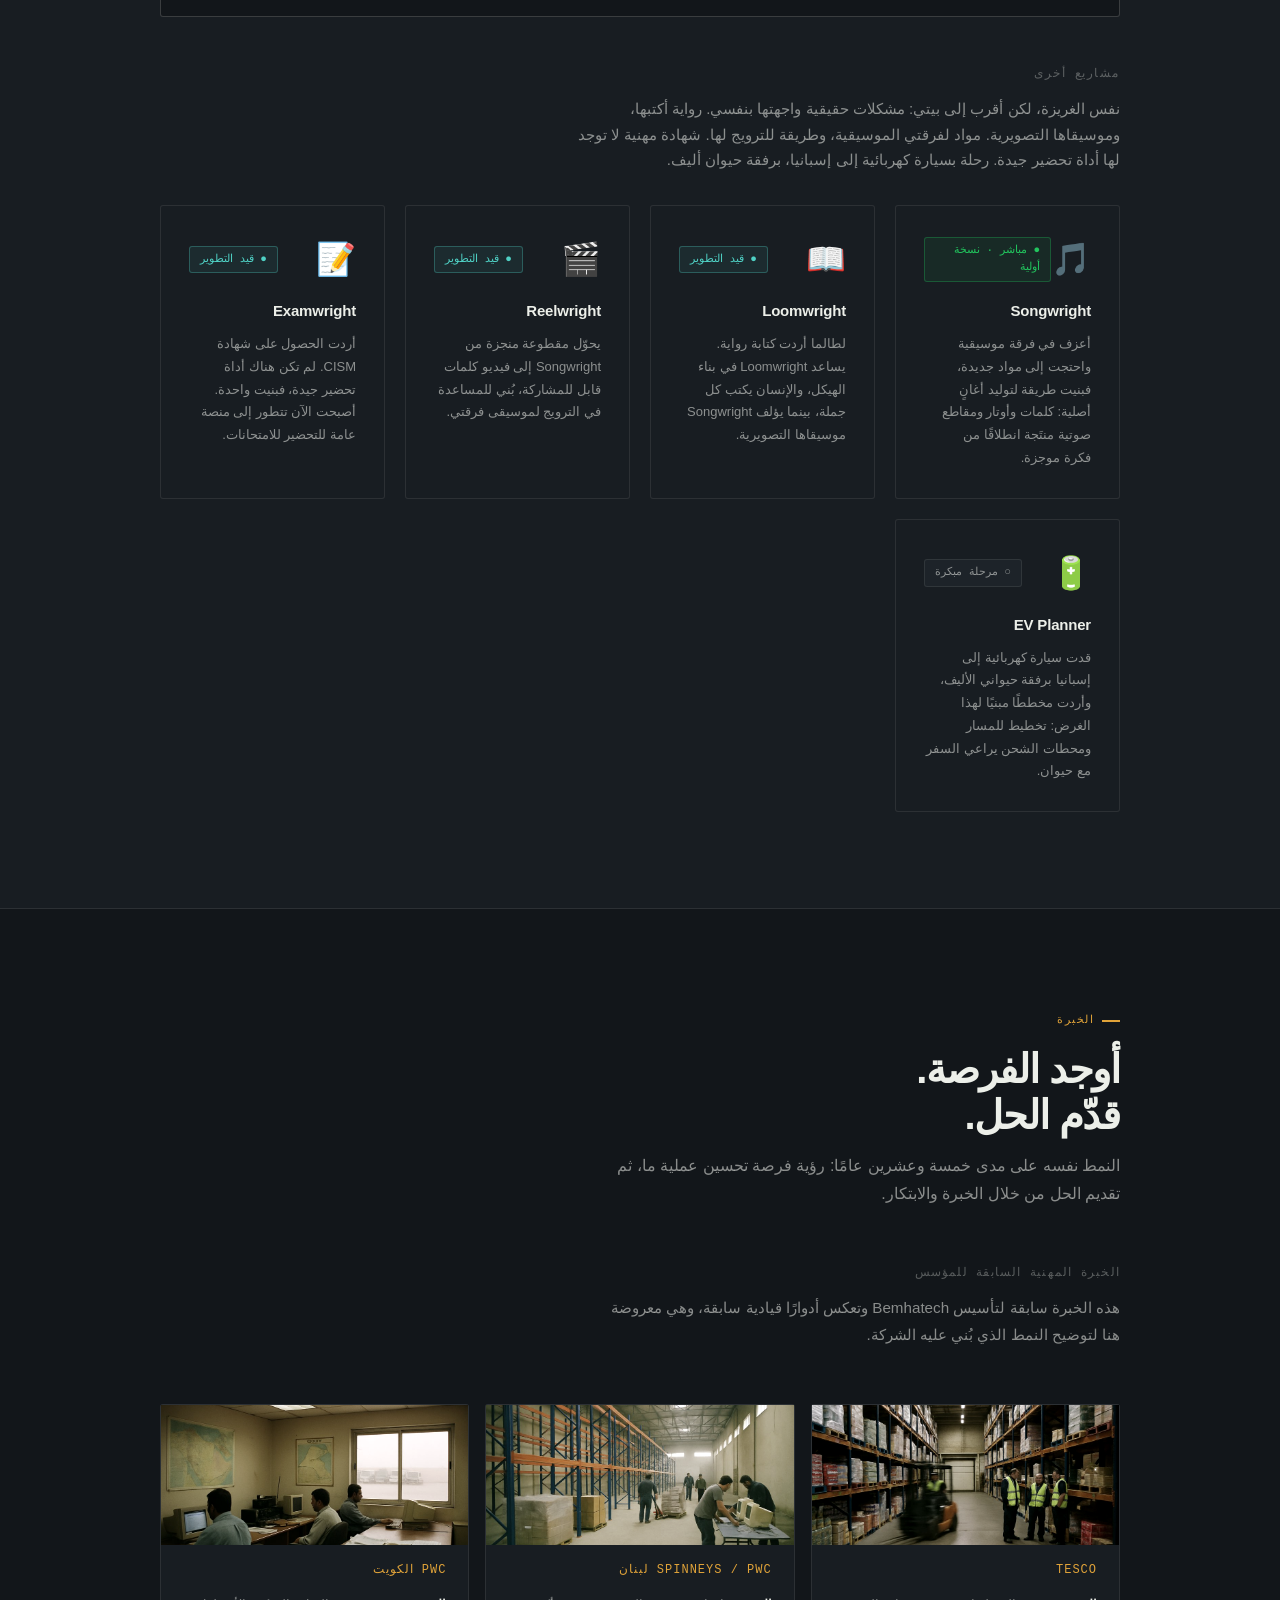
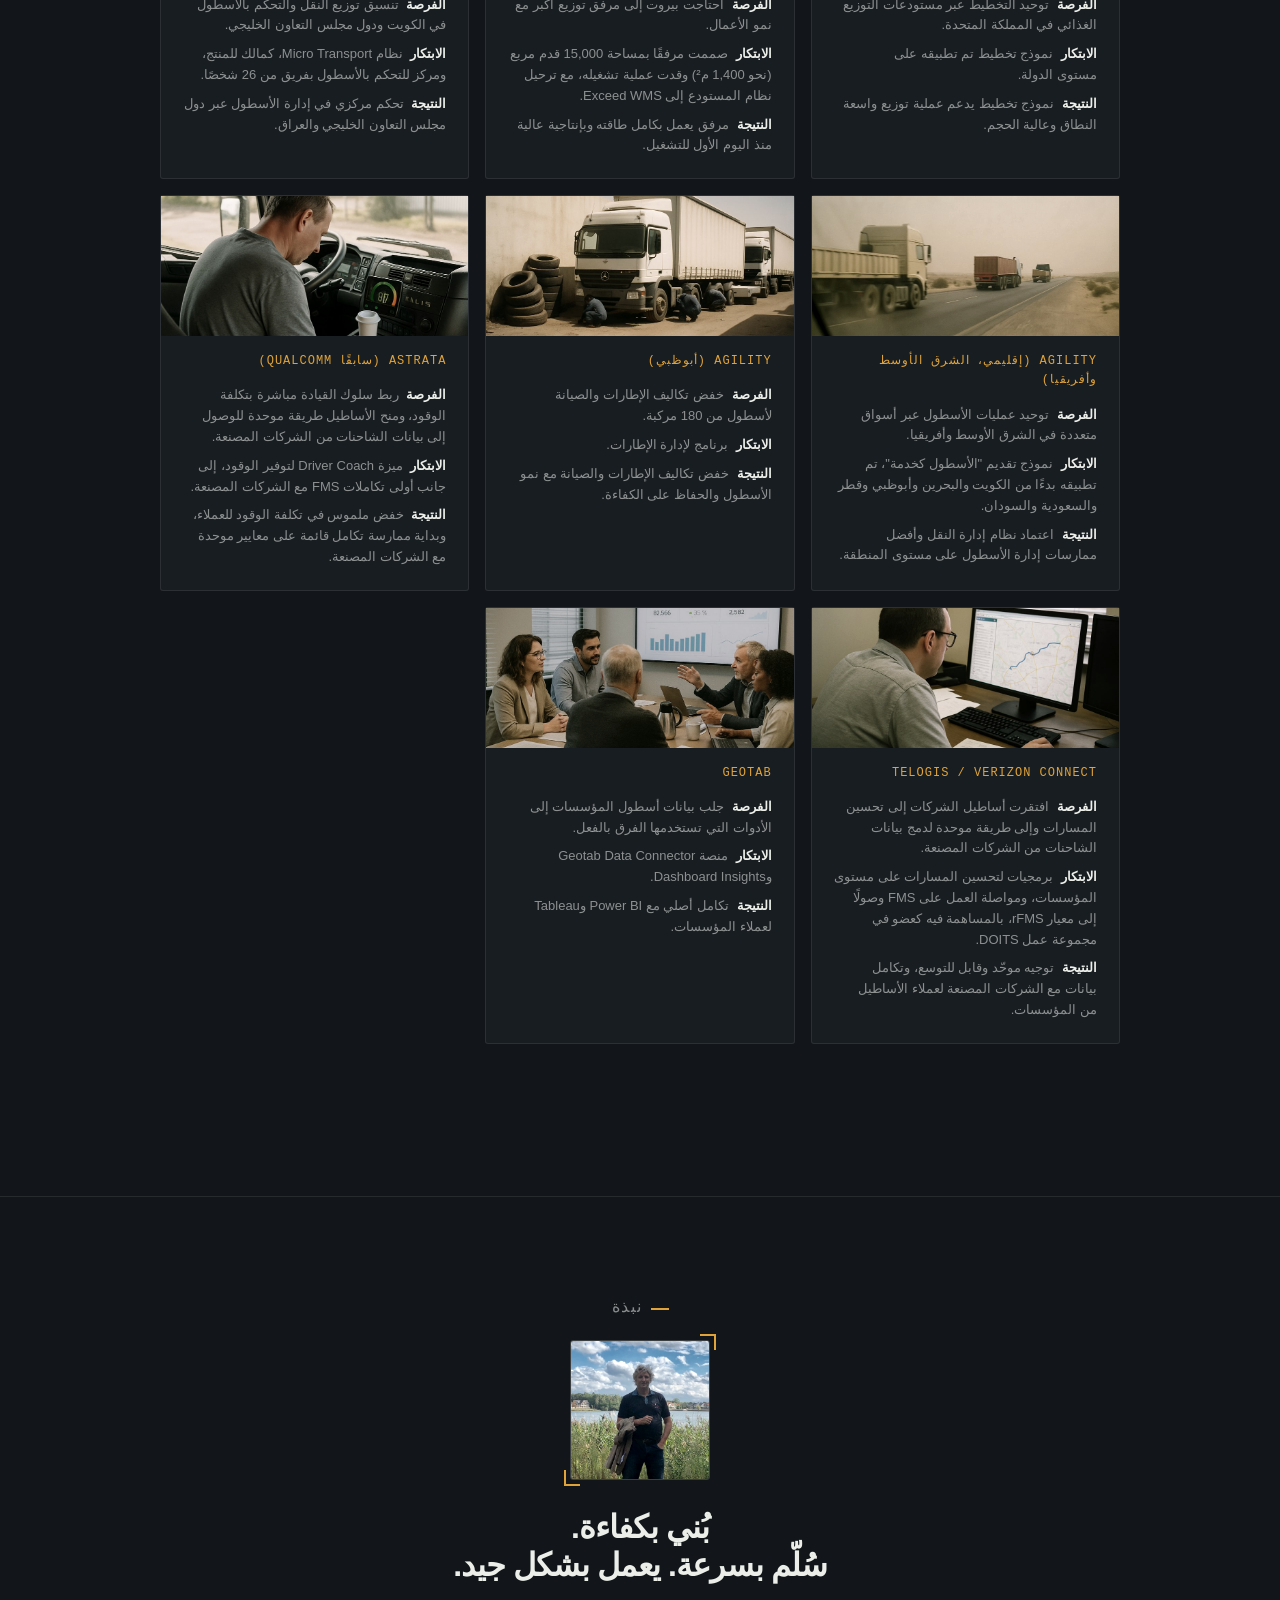
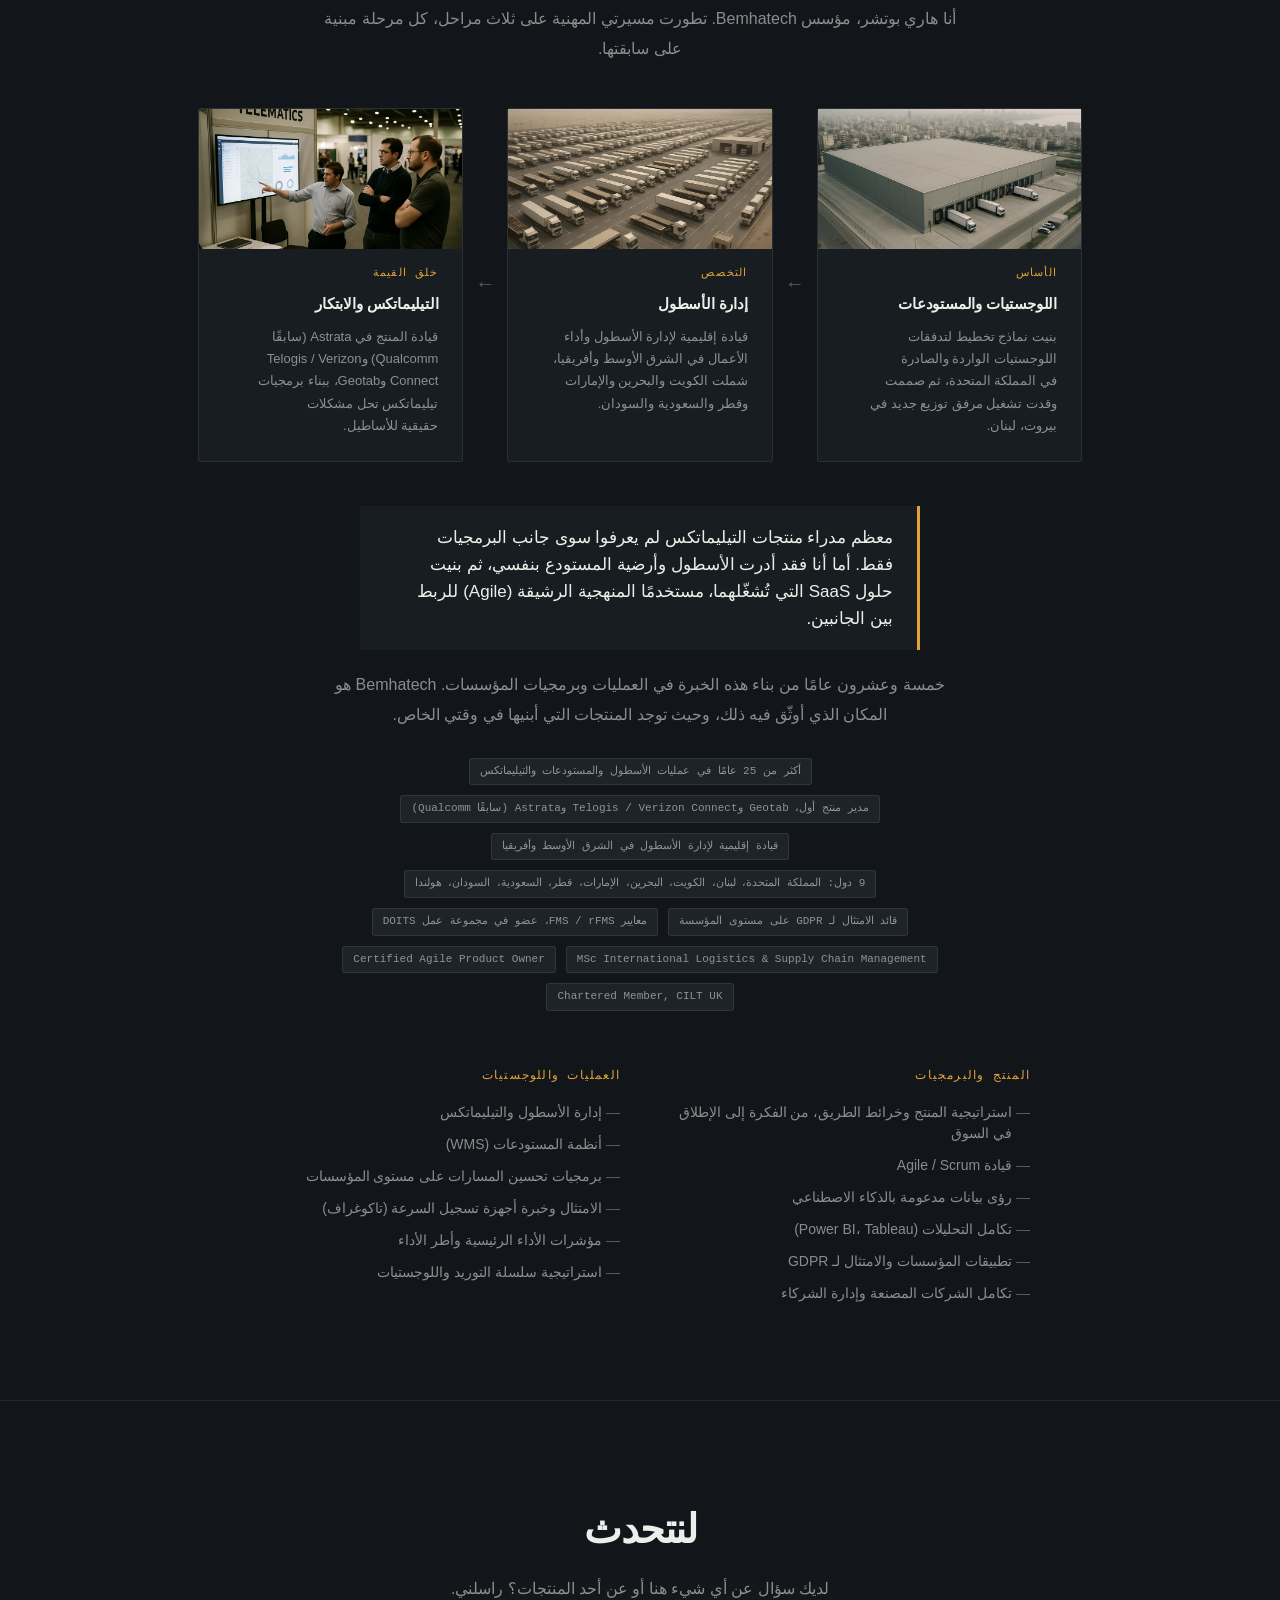
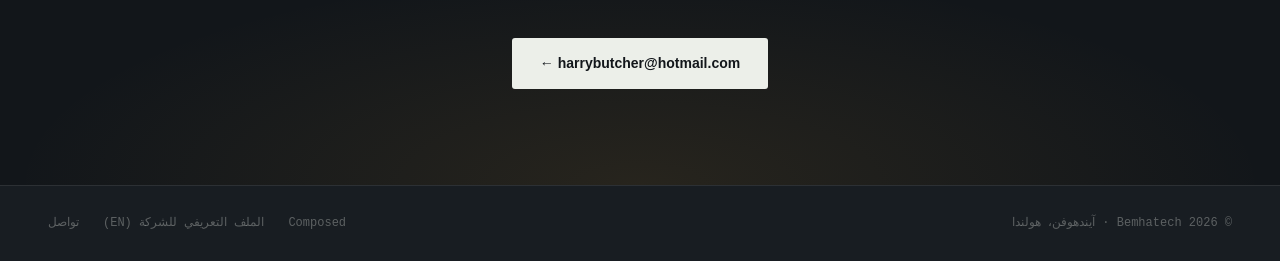
==== commit 96583647: "Soften remaining company voice in products section Co-Authored-By: Claude Opus 5 <noreply@anthropic." ====
--- a/ar/index.html
+++ b/ar/index.html
@@ -63,7 +63,7 @@
         </div>
       </div>
       <div class="hero-actions">
-        <a href="#products" class="btn-primary">منتجاتنا ←</a>
+        <a href="#products" class="btn-primary">ما بنيتَه ←</a>
         <a href="#experience" class="btn-ghost">الخبرة</a>
       </div>
     </div>
@@ -75,7 +75,7 @@
   <section class="products" id="products">
     <div class="section-inner">
       <p class="section-label">المنتجات</p>
-      <h2 class="section-title">برمجيات جاهزة<br/>للمحترفين</h2>
+      <h2 class="section-title">ما بنيتُه<br/>في وقتي الخاص</h2>
       <p class="section-sub">نبني منتجات SaaS مركّزة تحل مشكلات محددة، جاهزة للتحميل أو الاستخدام فورًا.</p>
 
       <div class="product-card">
@@ -93,7 +93,7 @@
         </div>
       </div>
 
-      <p class="products-more-label">المزيد من الاستوديو</p>
+      <p class="products-more-label">مشاريع أخرى</p>
       <p class="products-more-sub">نفس الغريزة، لكن أقرب إلى بيتي: مشكلات حقيقية واجهتها بنفسي. رواية أكتبها، وموسيقاها التصويرية. مواد لفرقتي الموسيقية، وطريقة للترويج لها. شهادة مهنية لا توجد لها أداة تحضير جيدة. رحلة بسيارة كهربائية إلى إسبانيا، برفقة حيوان أليف.</p>
       <div class="services-grid">
         <div class="service-card">
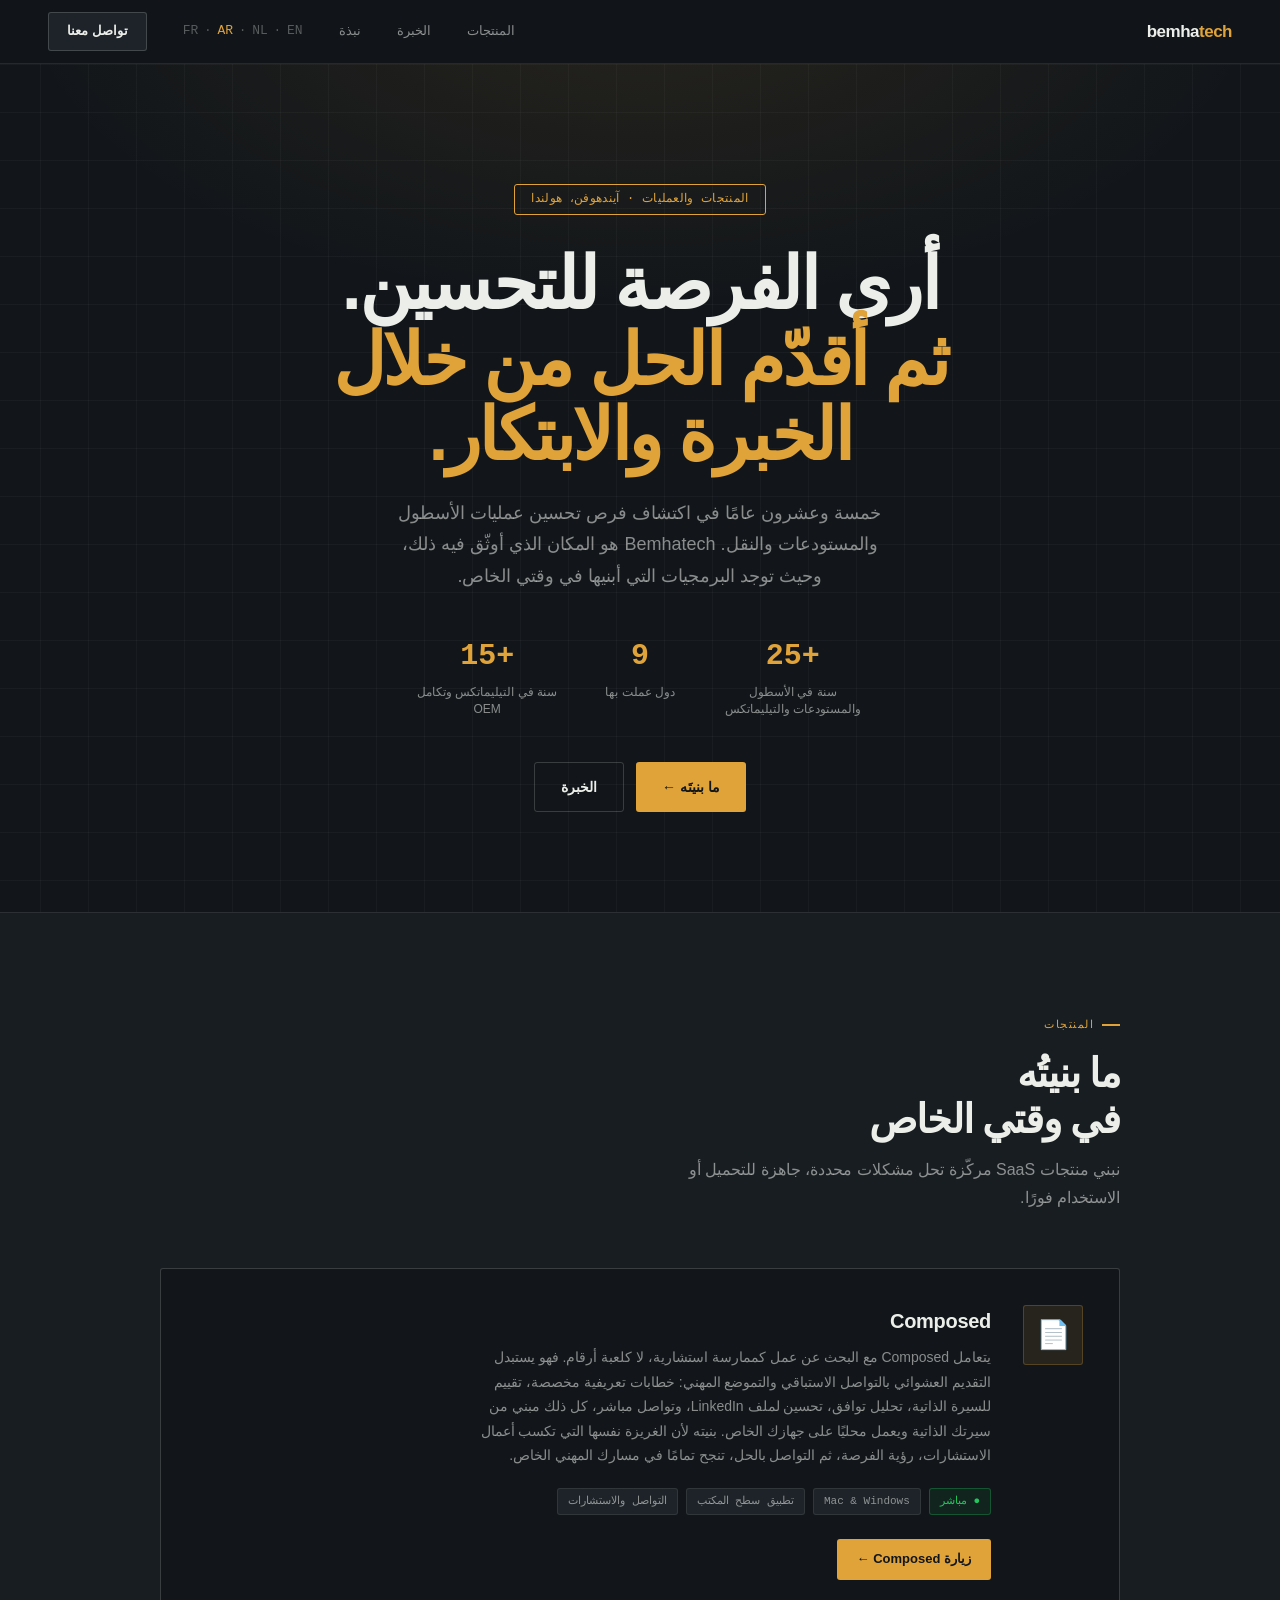
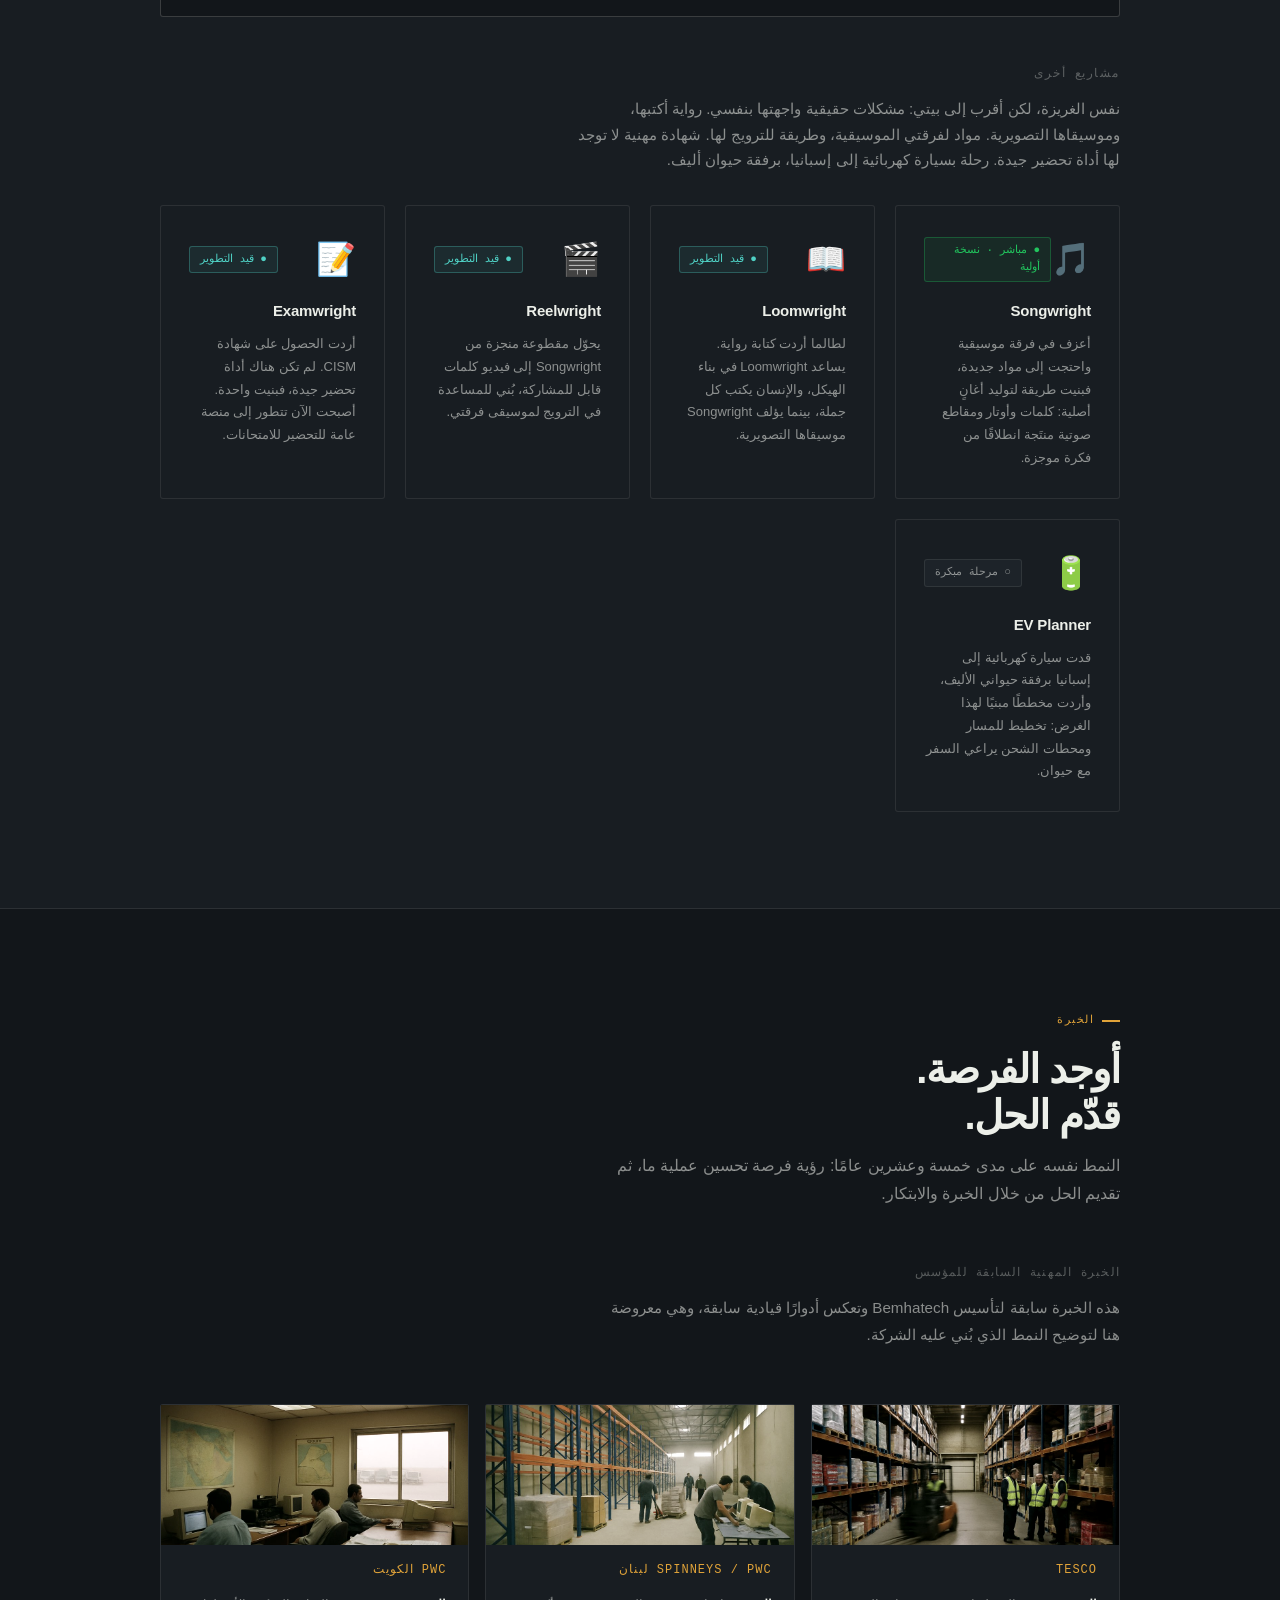
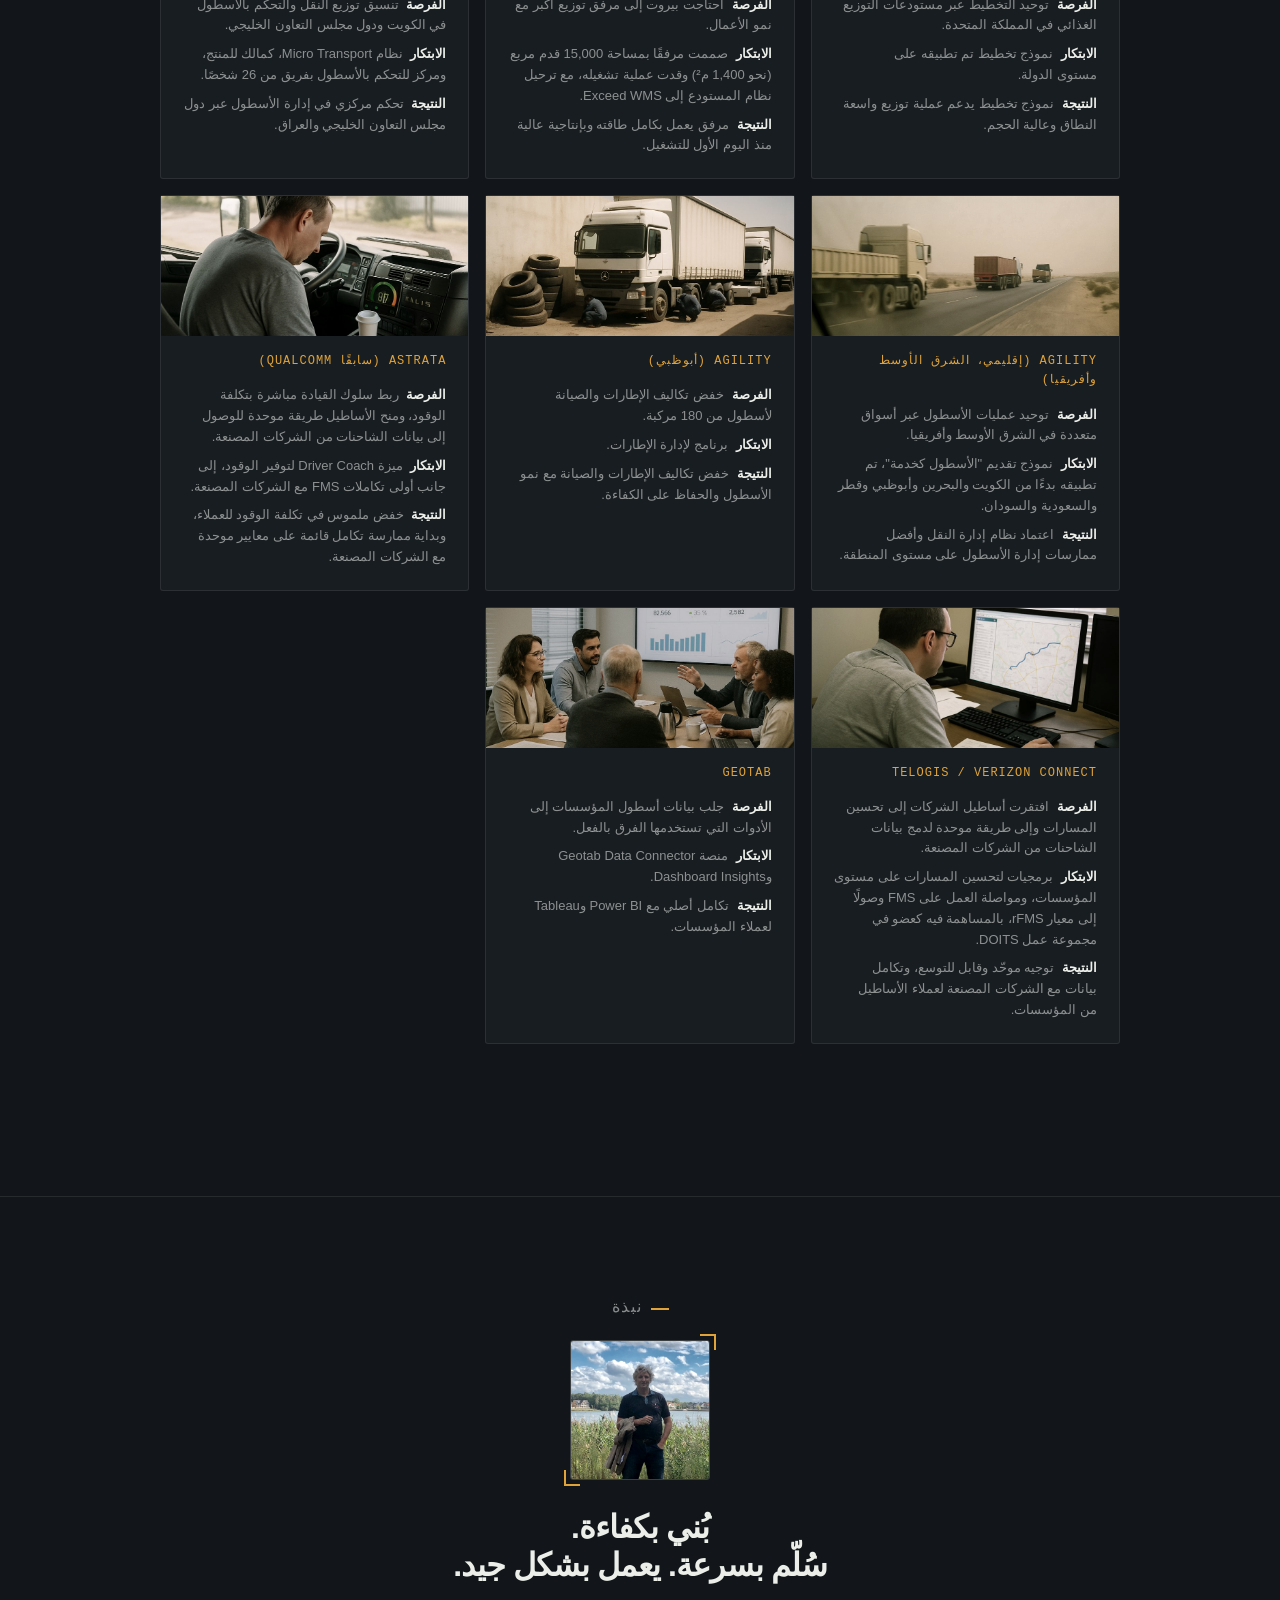
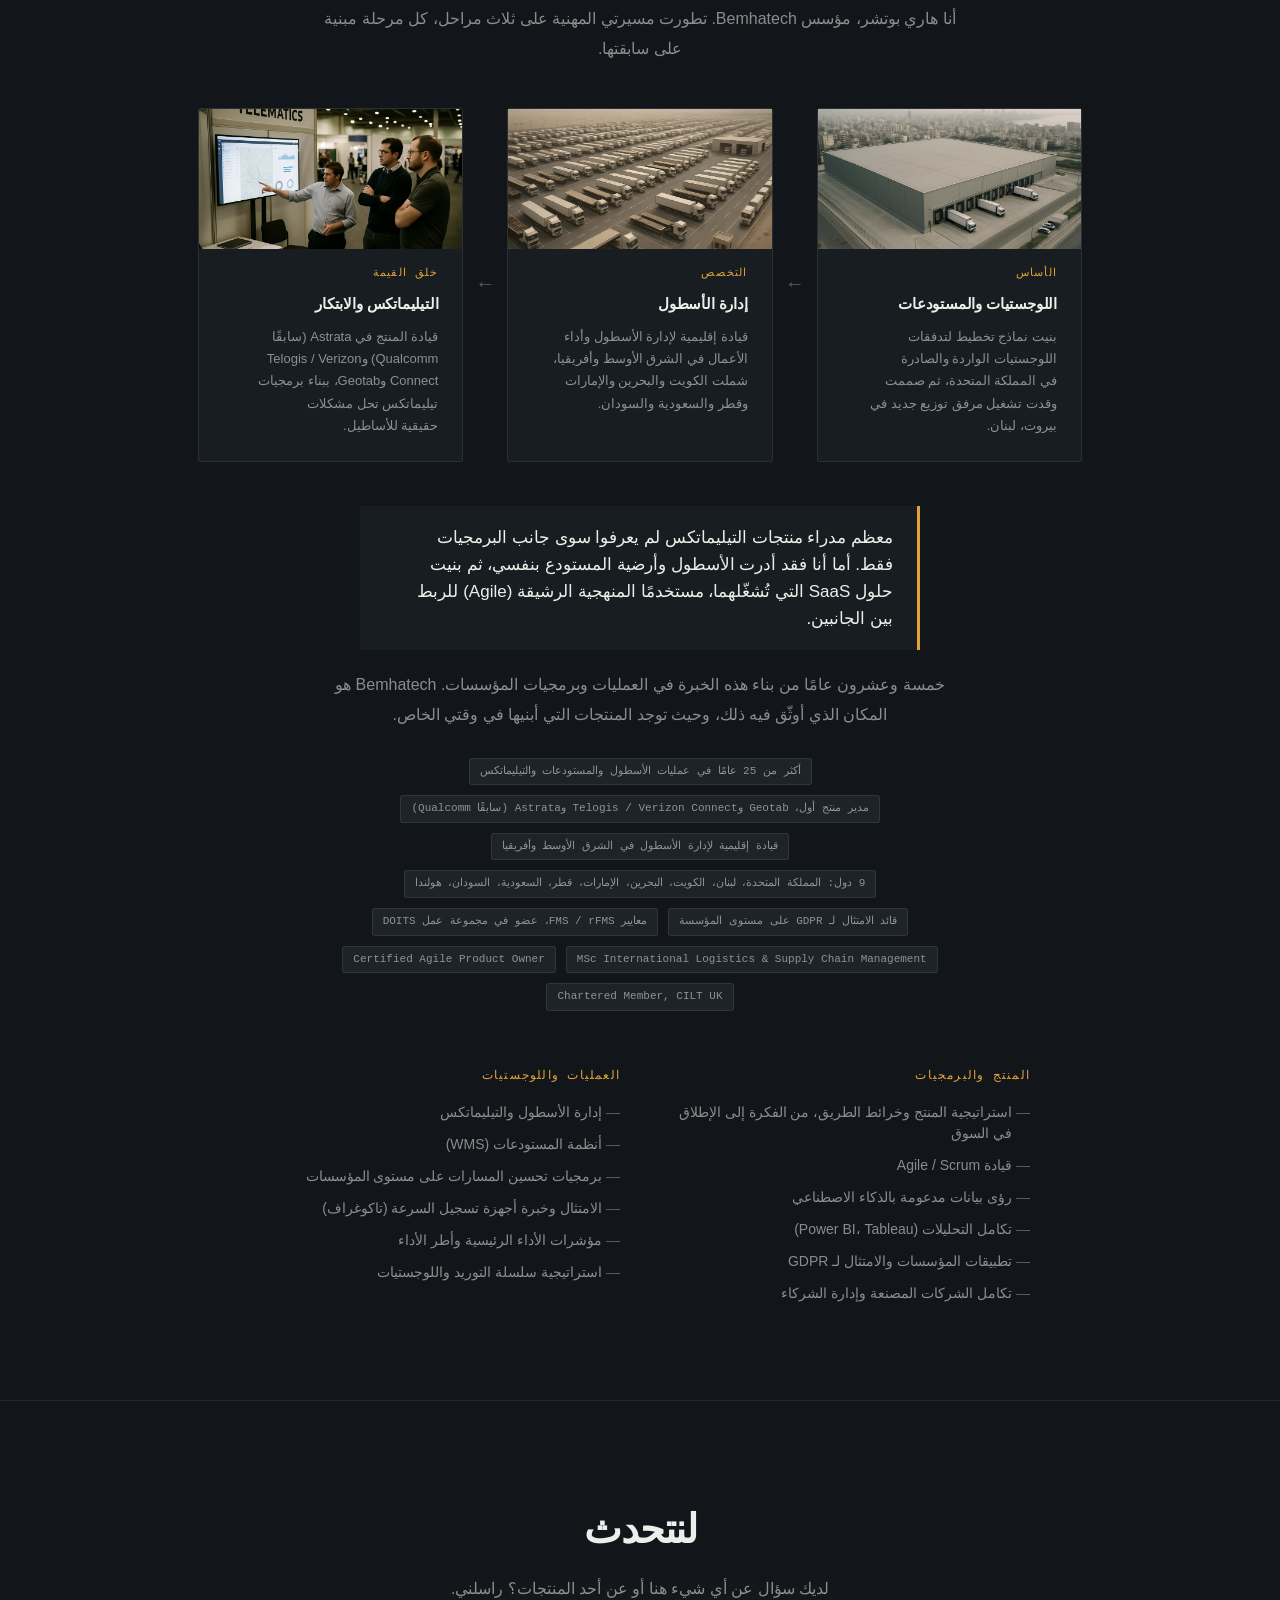
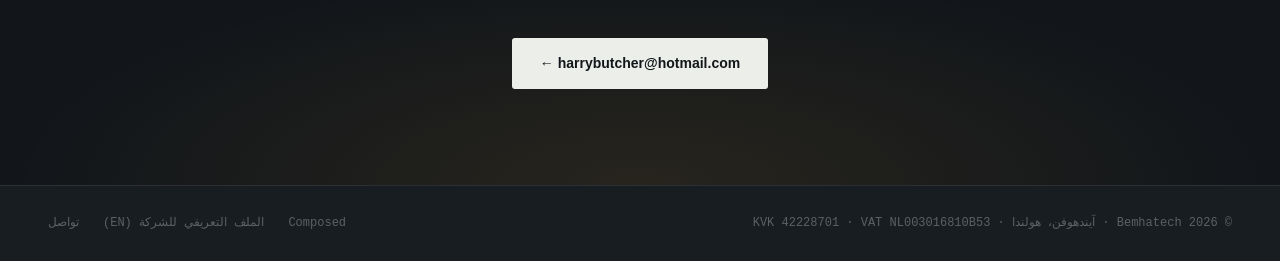
==== commit 944bb43d: "Add KVK and VAT ID; correct Composed privacy, support and terms; support address harry@bemhatech.nl " ====
--- a/ar/index.html
+++ b/ar/index.html
@@ -301,7 +301,7 @@
 
   <!-- Footer -->
   <footer>
-    <span>© 2026 Bemhatech · آيندهوفن، هولندا</span>
+    <span>© 2026 Bemhatech · آيندهوفن، هولندا · KVK 42228701 · VAT NL003016810B53</span>
     <div style="display:flex;gap:24px;">
       <a href="https://bemhatech.nl/composed" target="_blank" rel="noopener">Composed</a>
       <a href="/profile/">الملف التعريفي للشركة (EN)</a>
